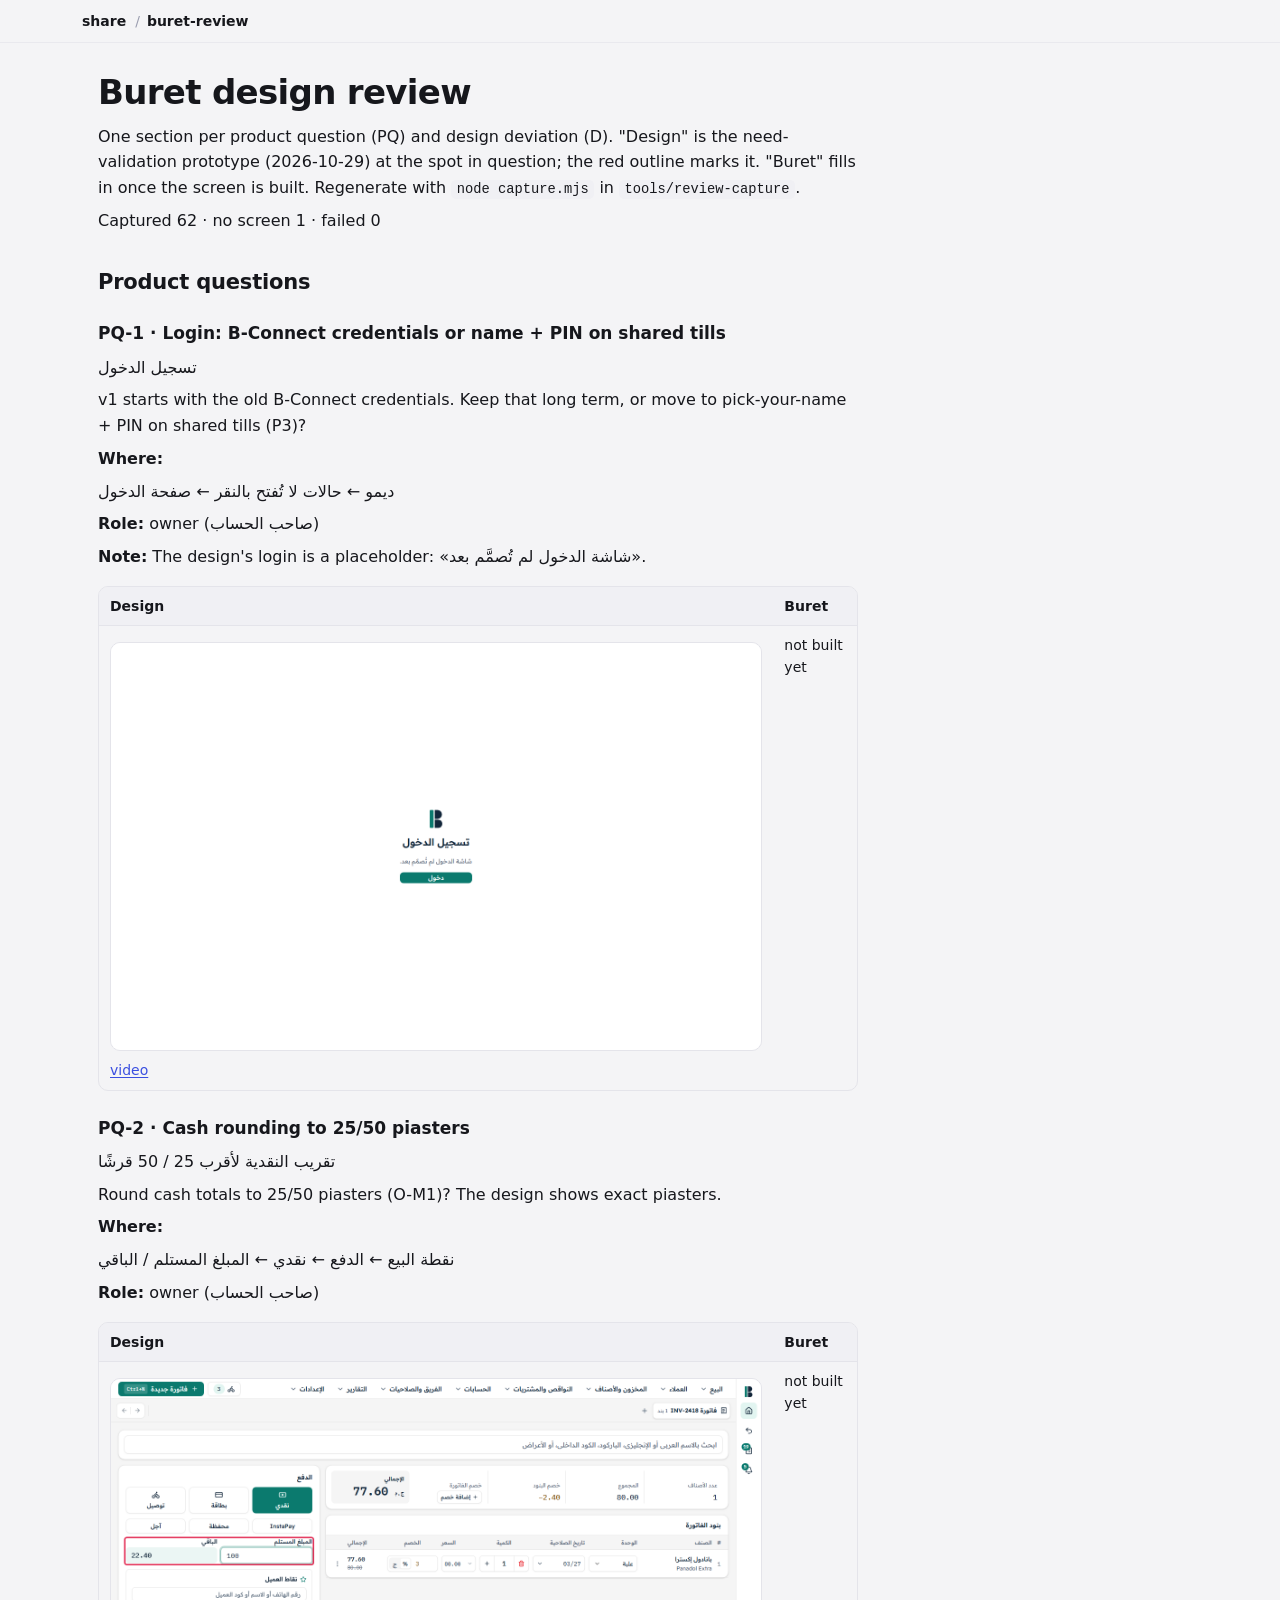
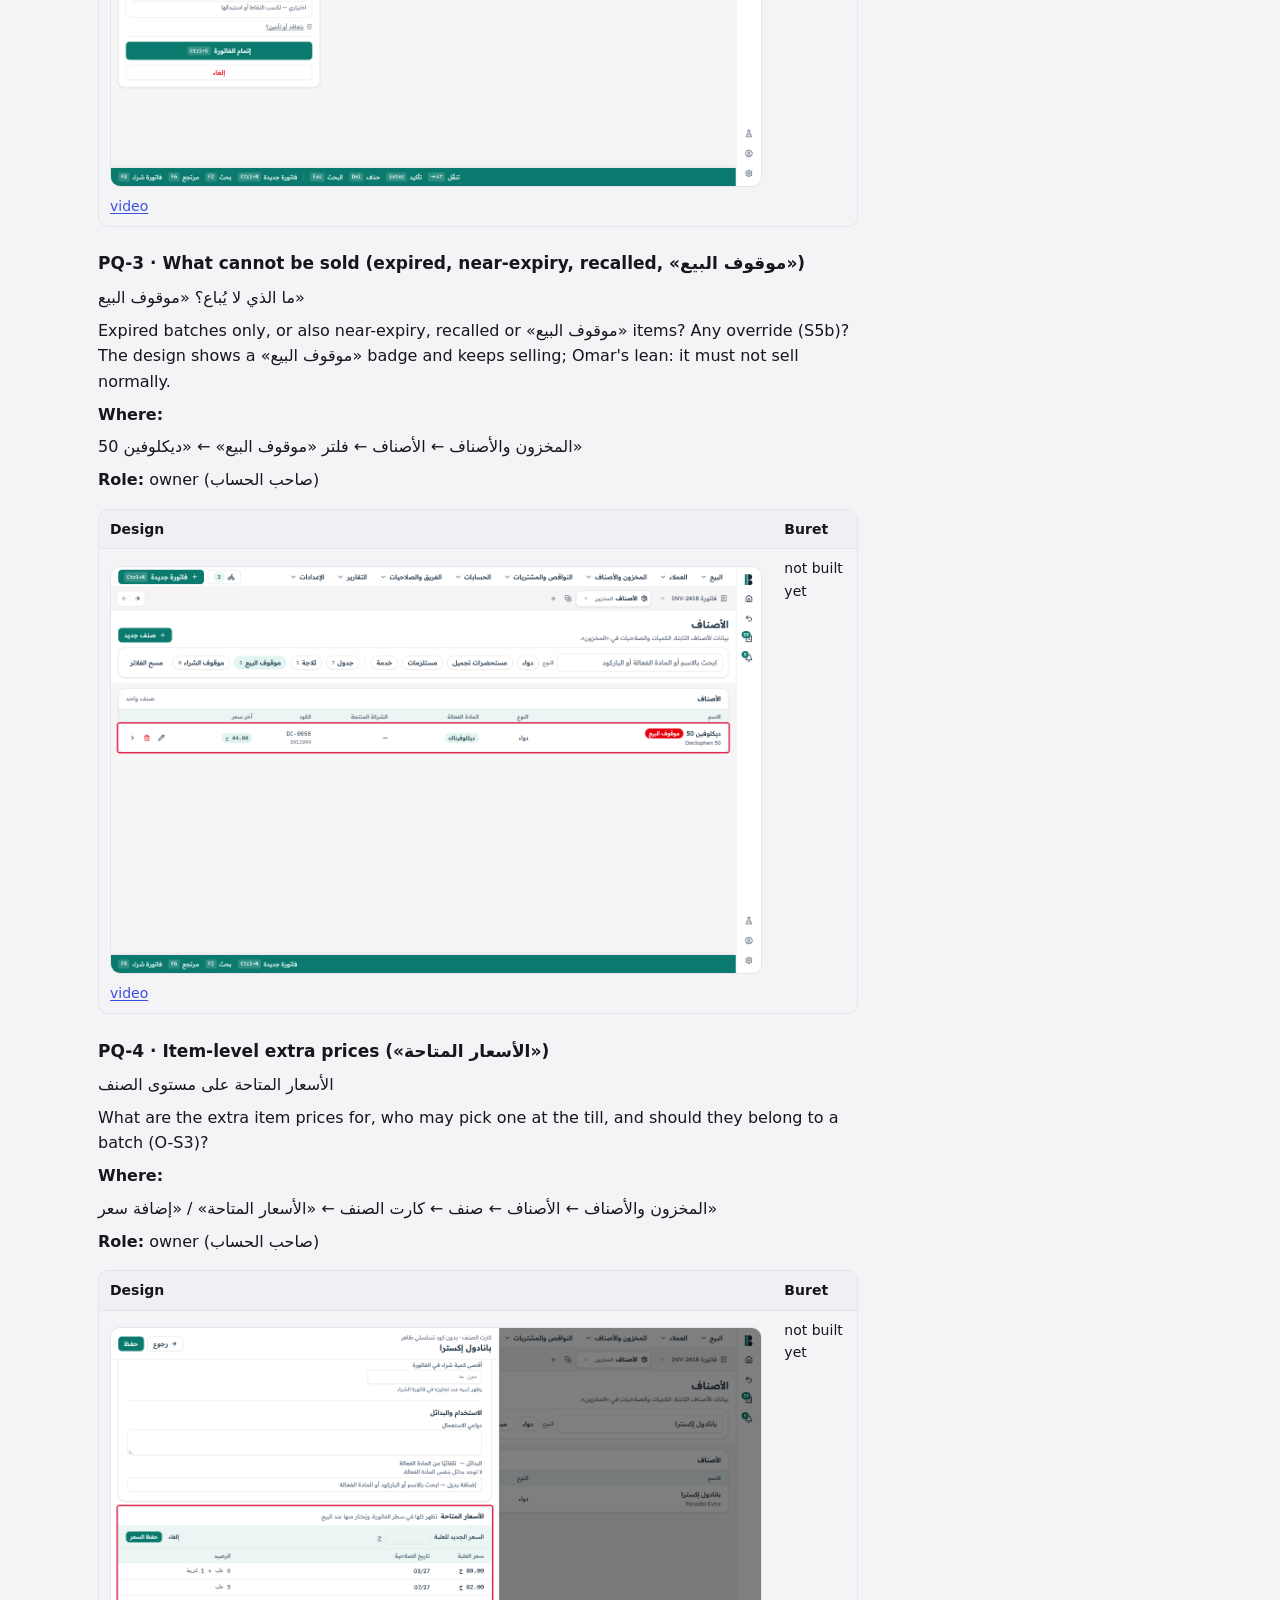
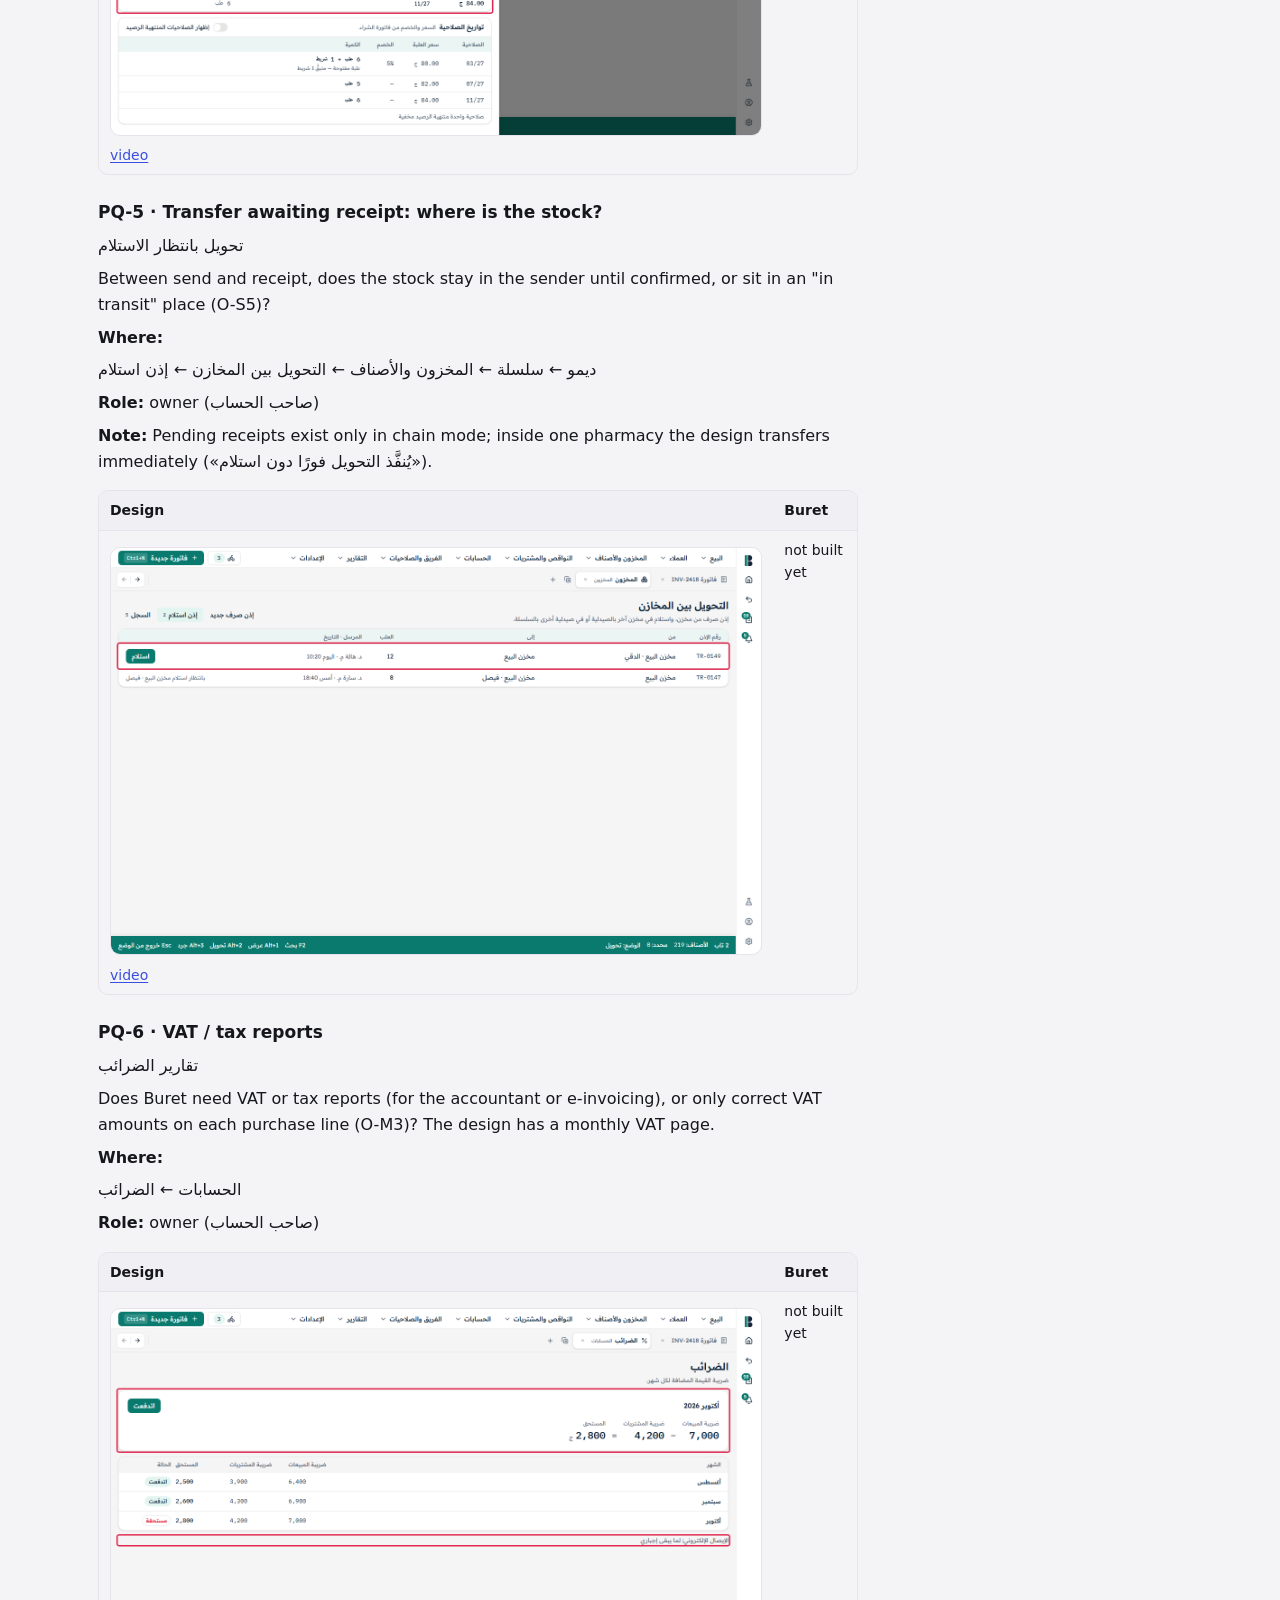
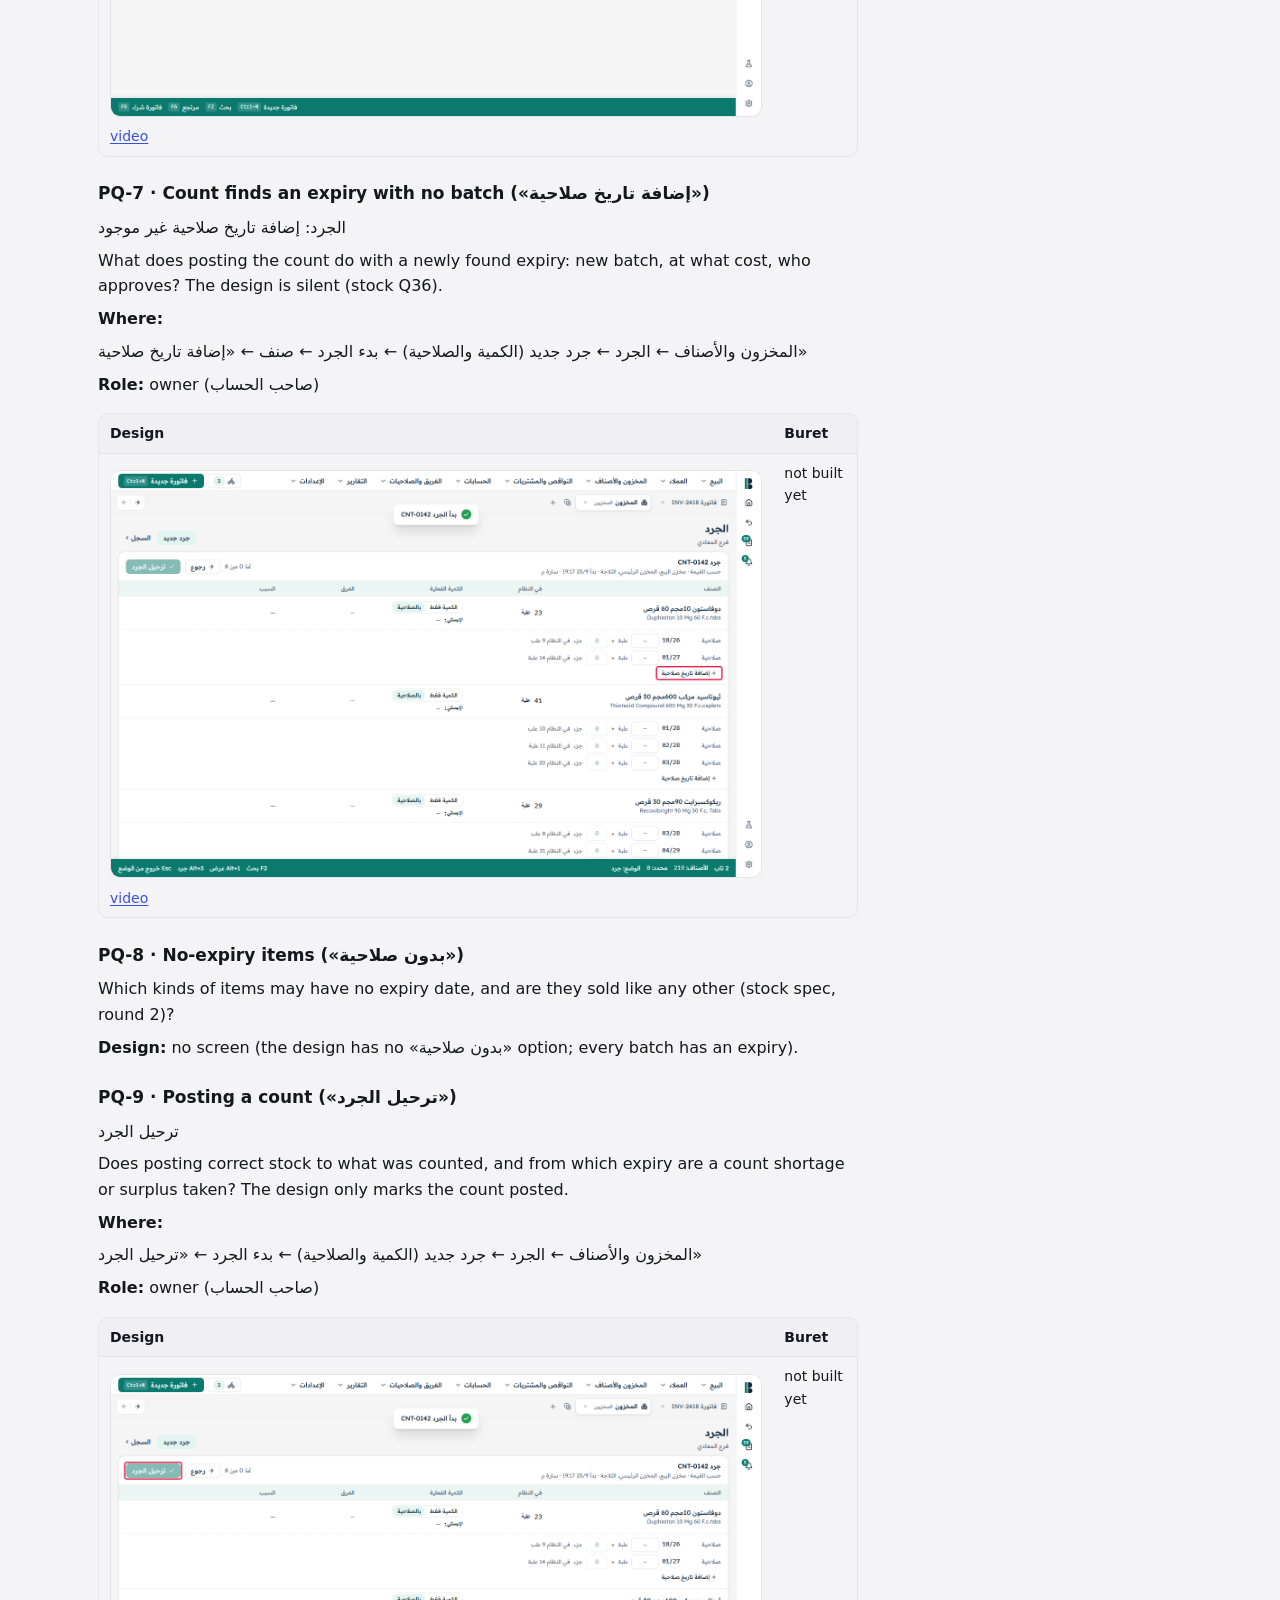
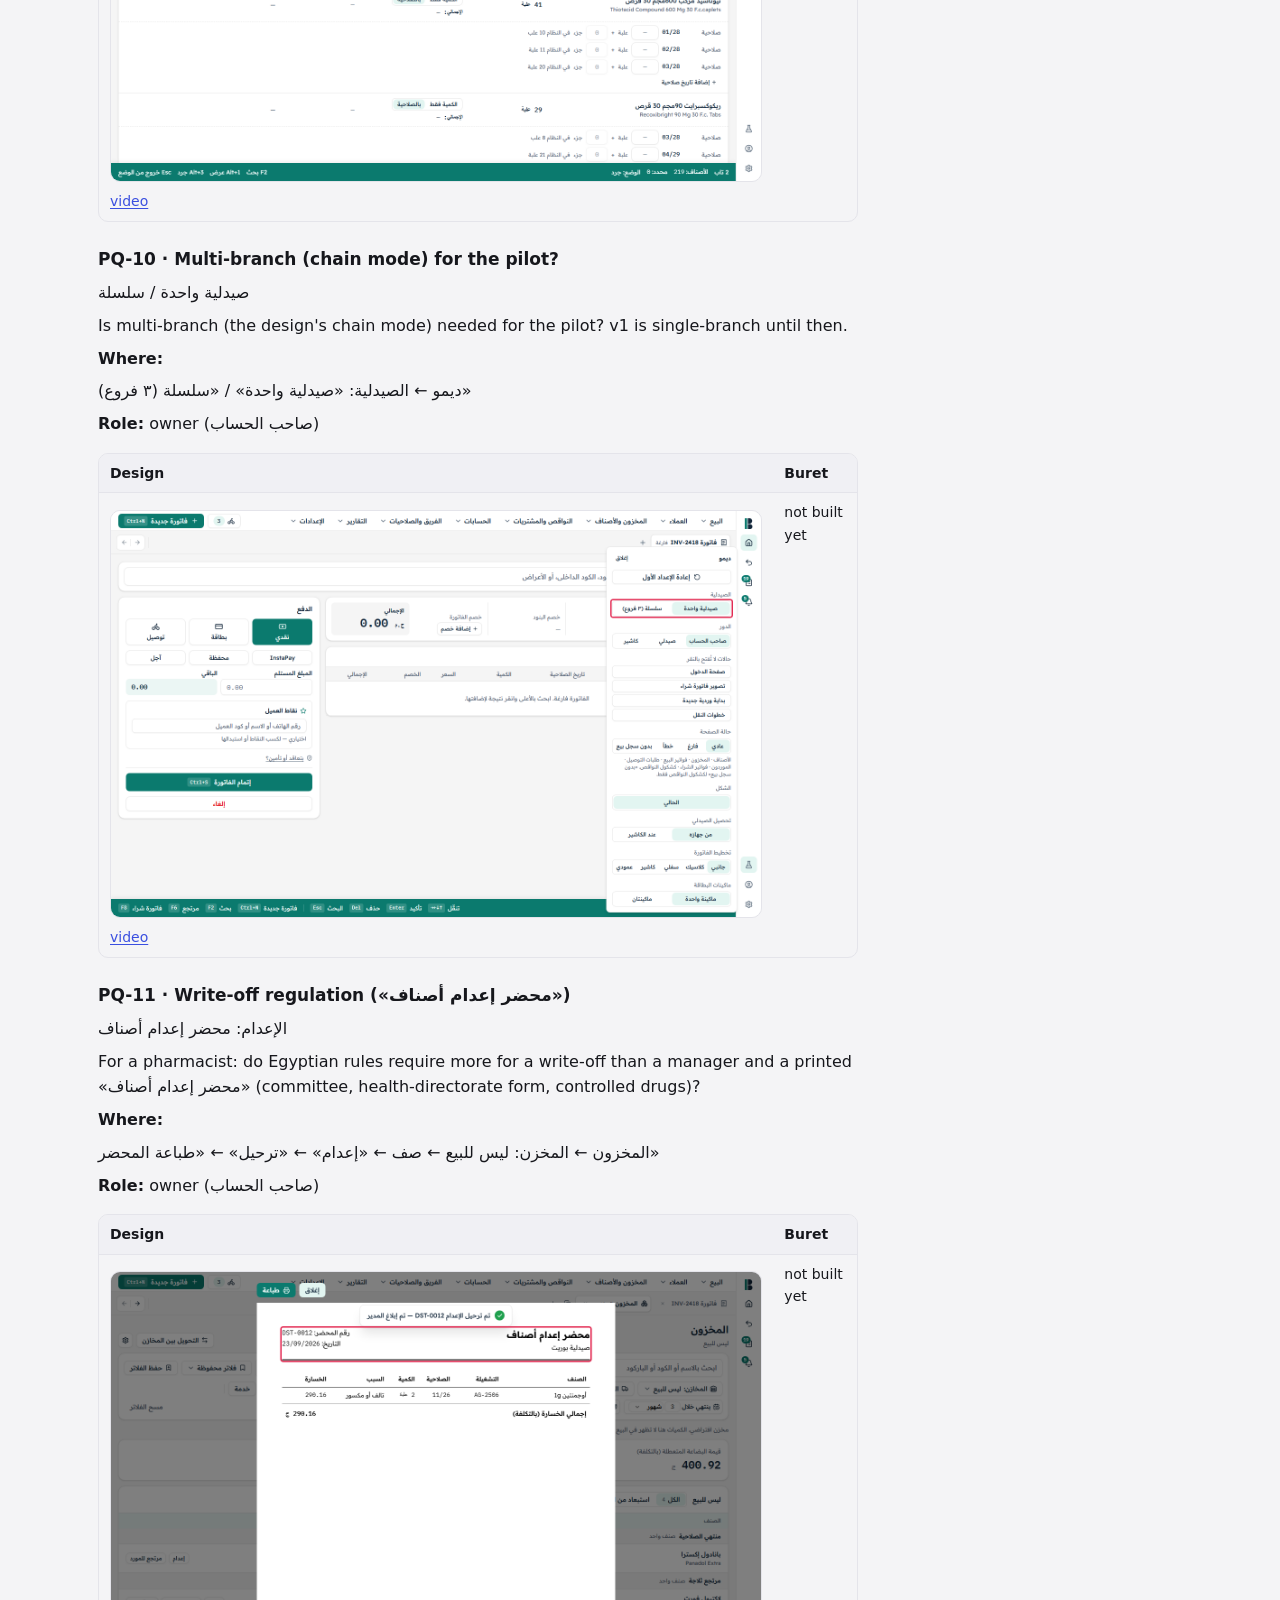
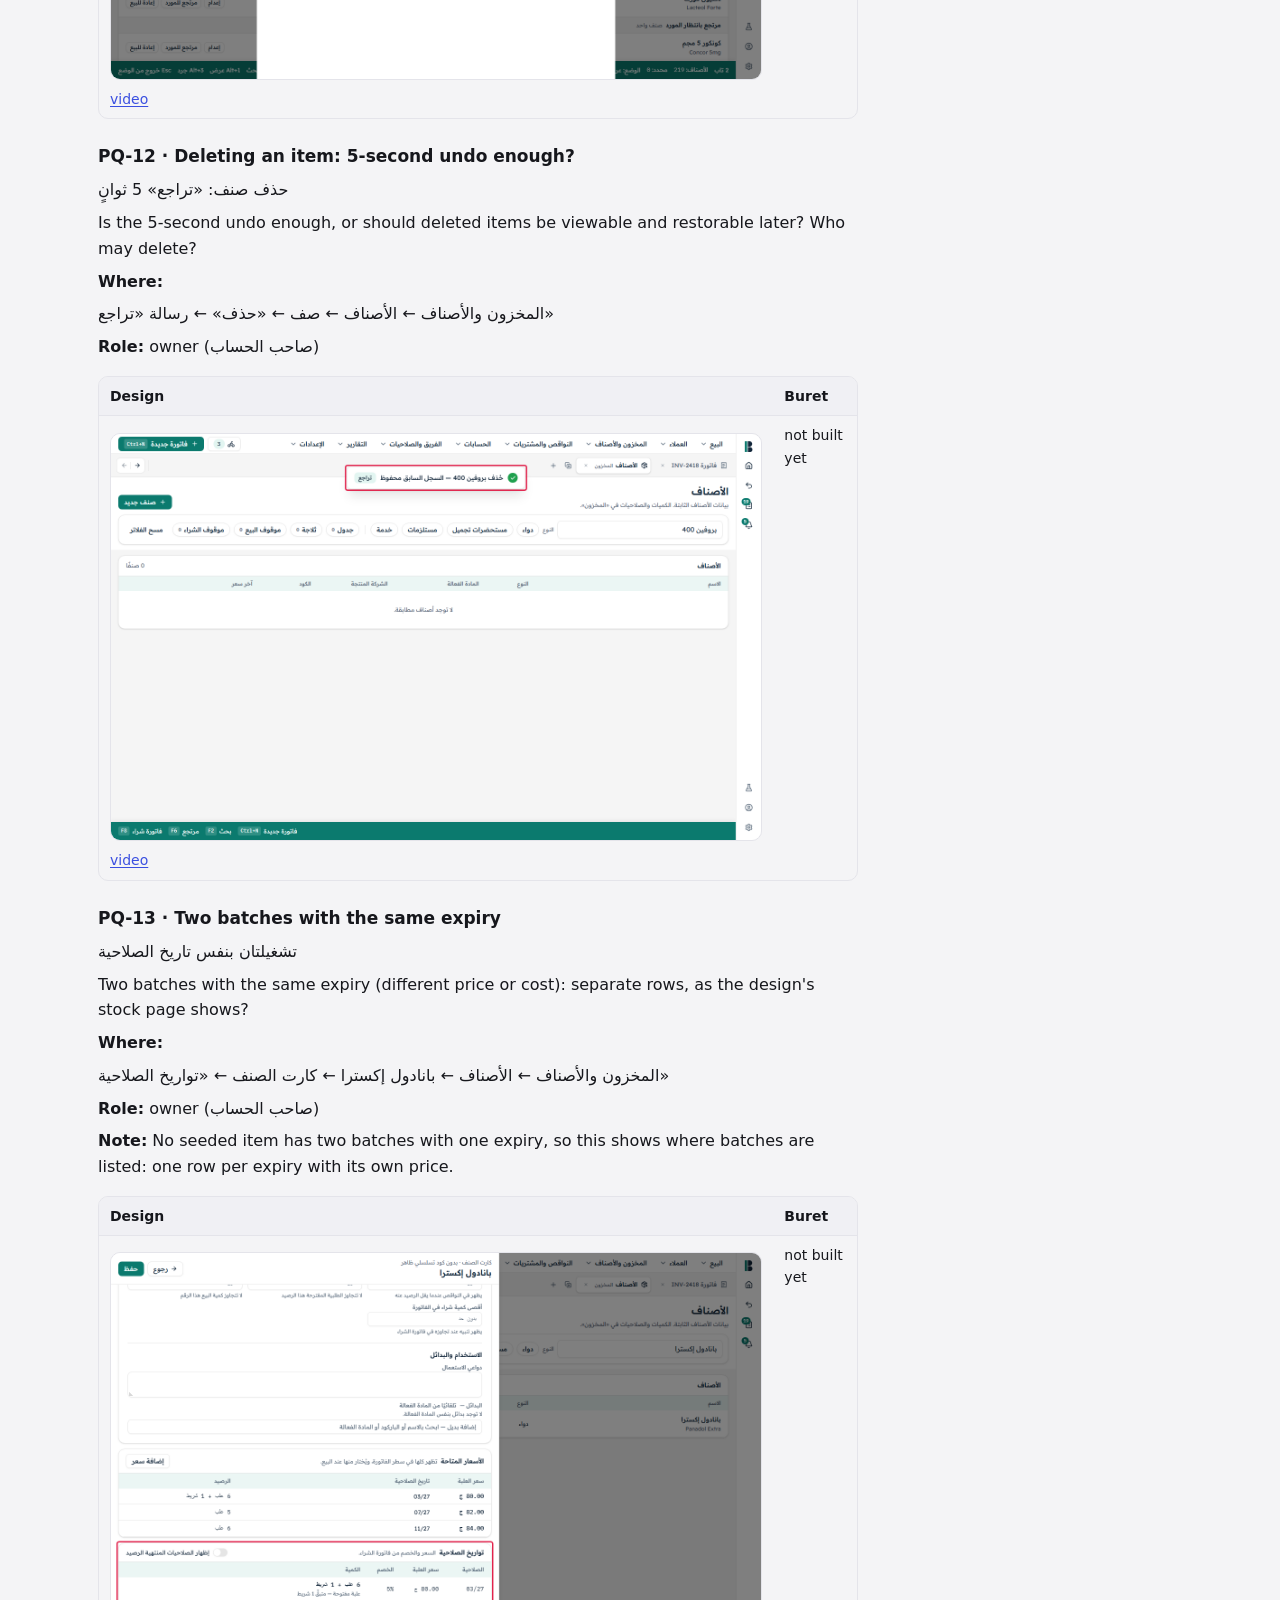
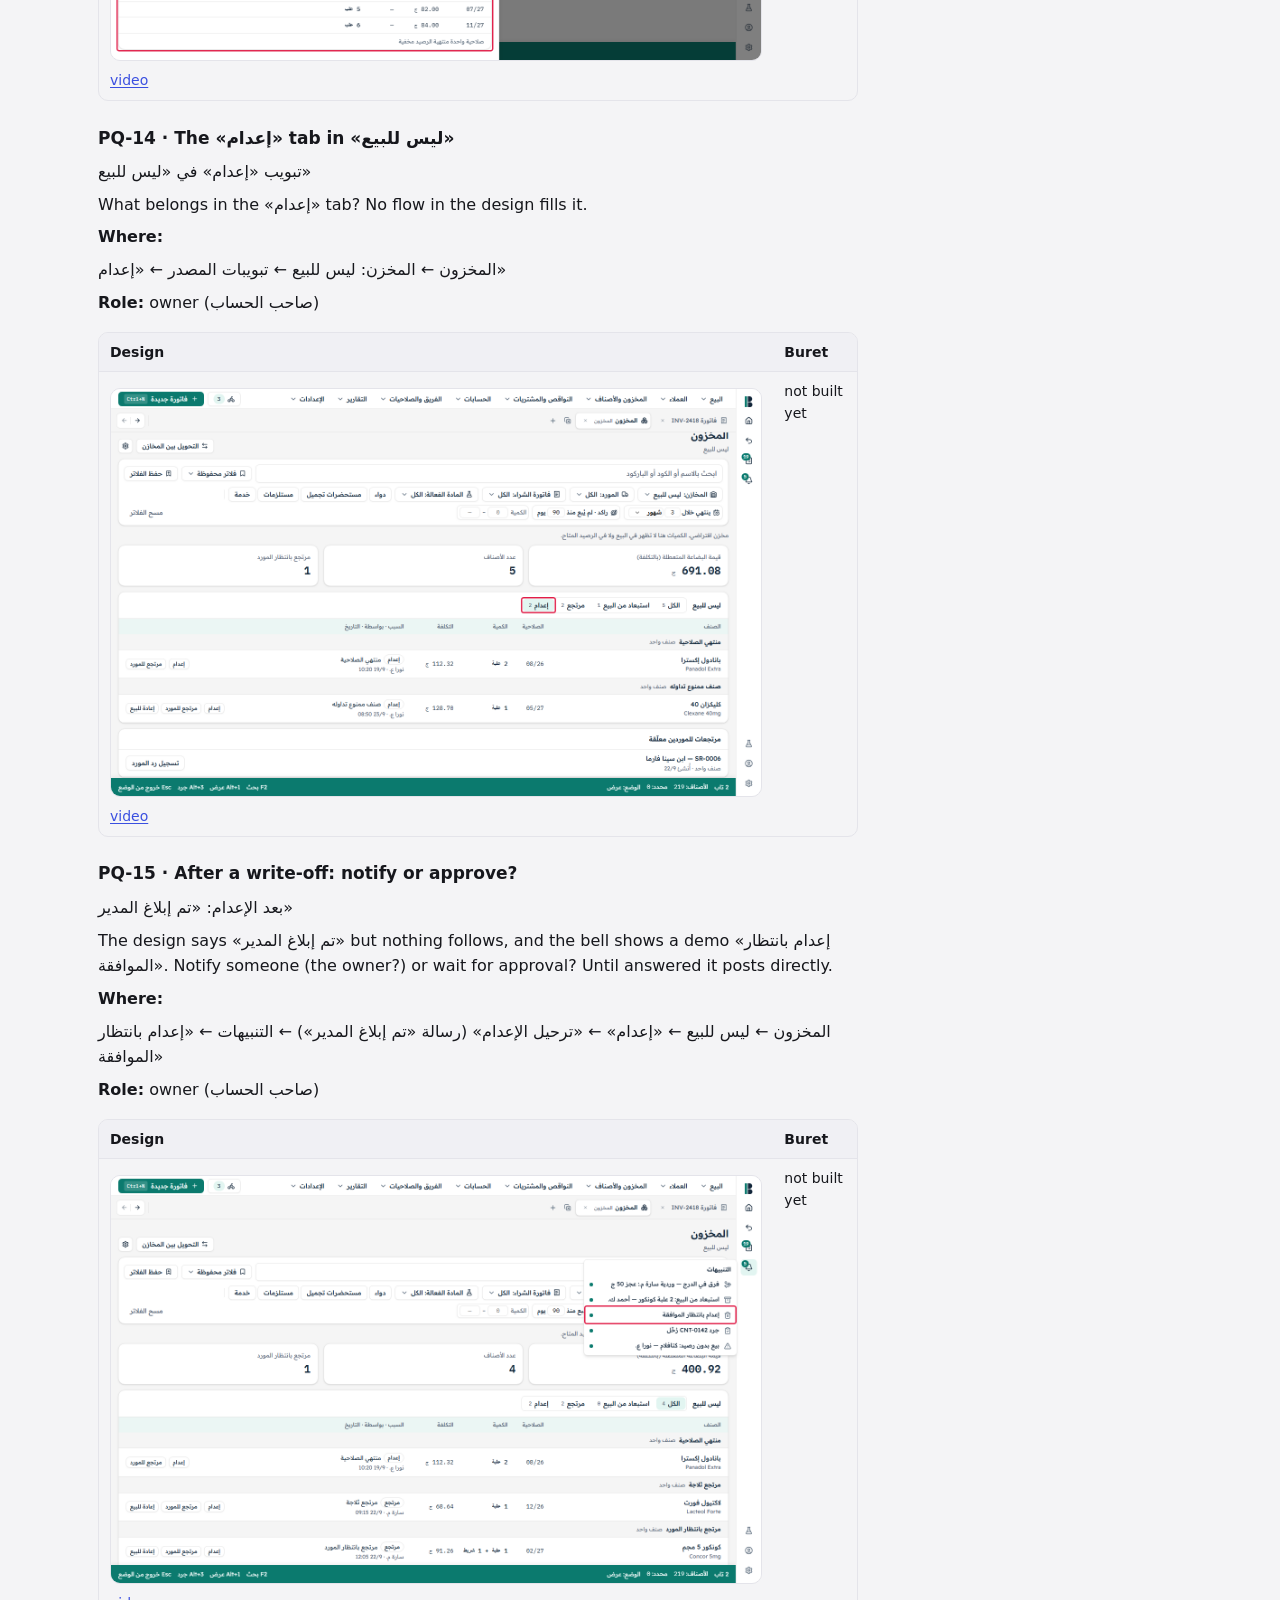
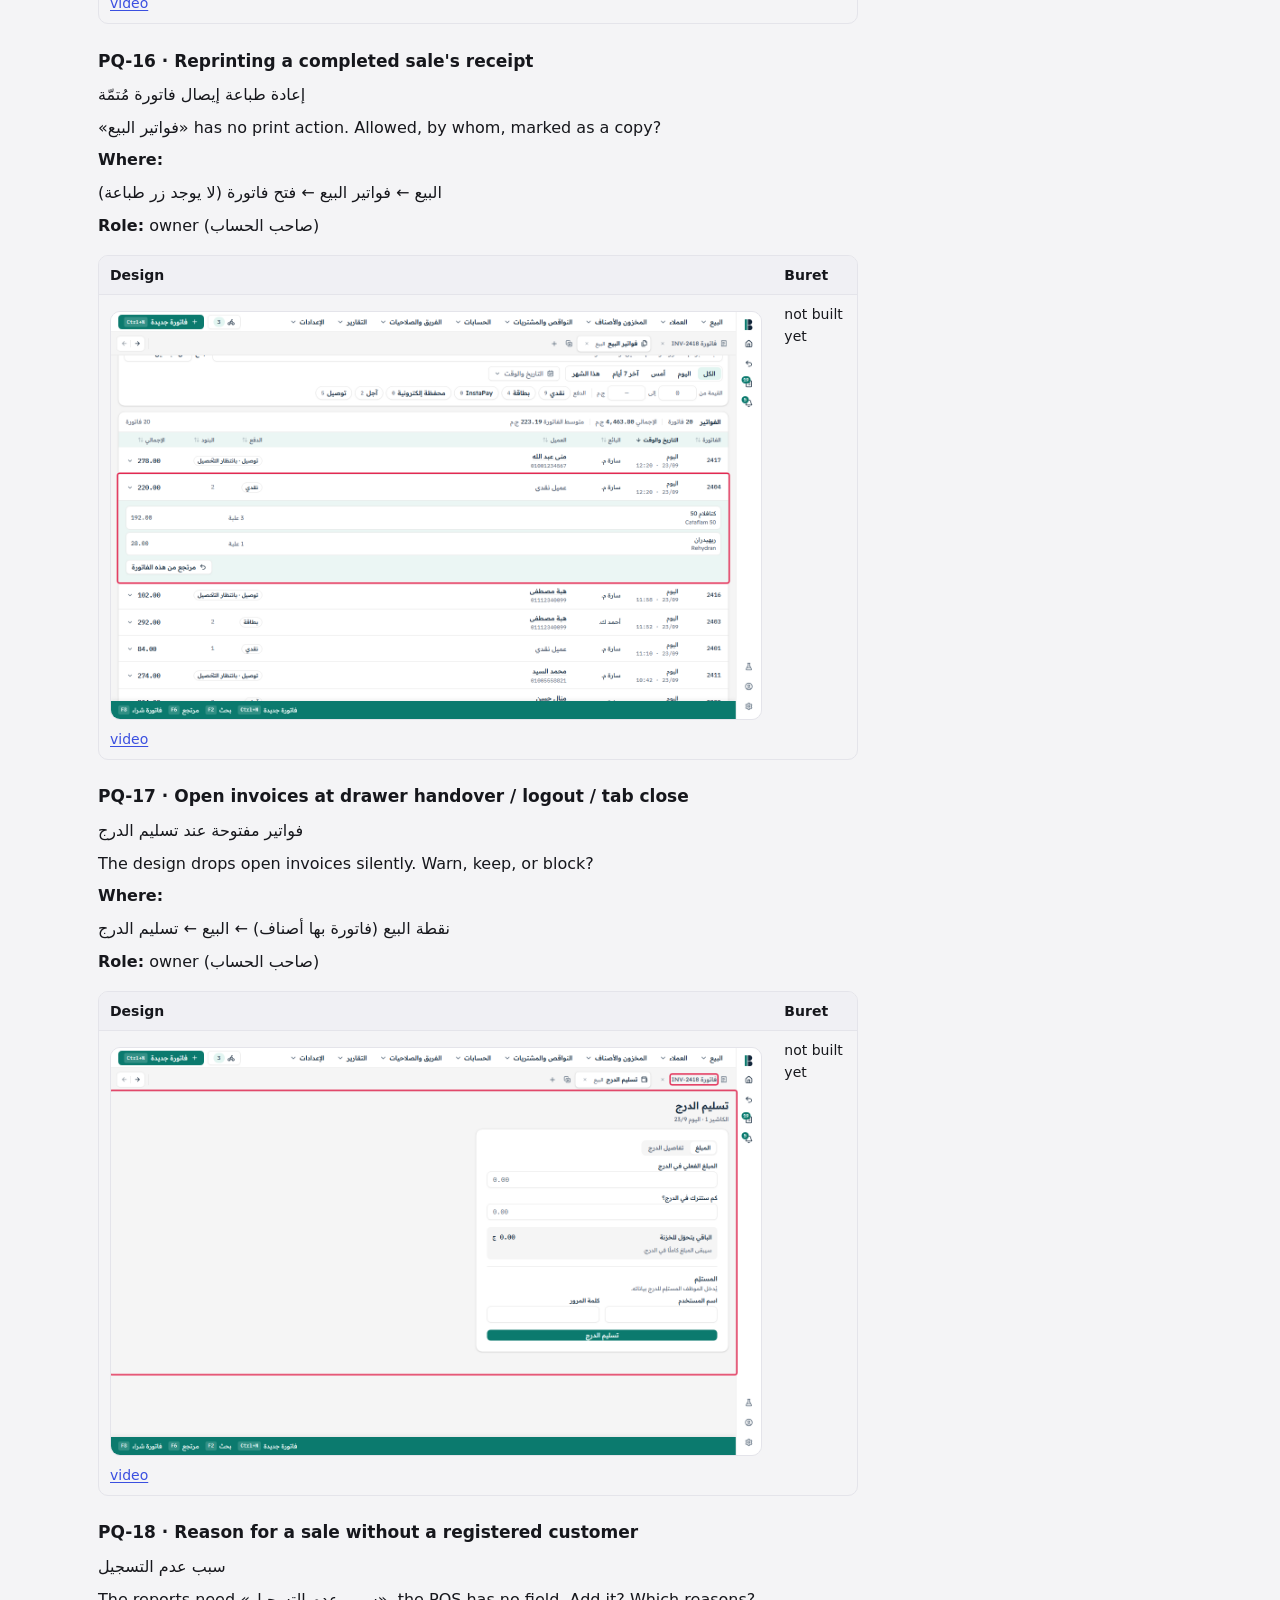
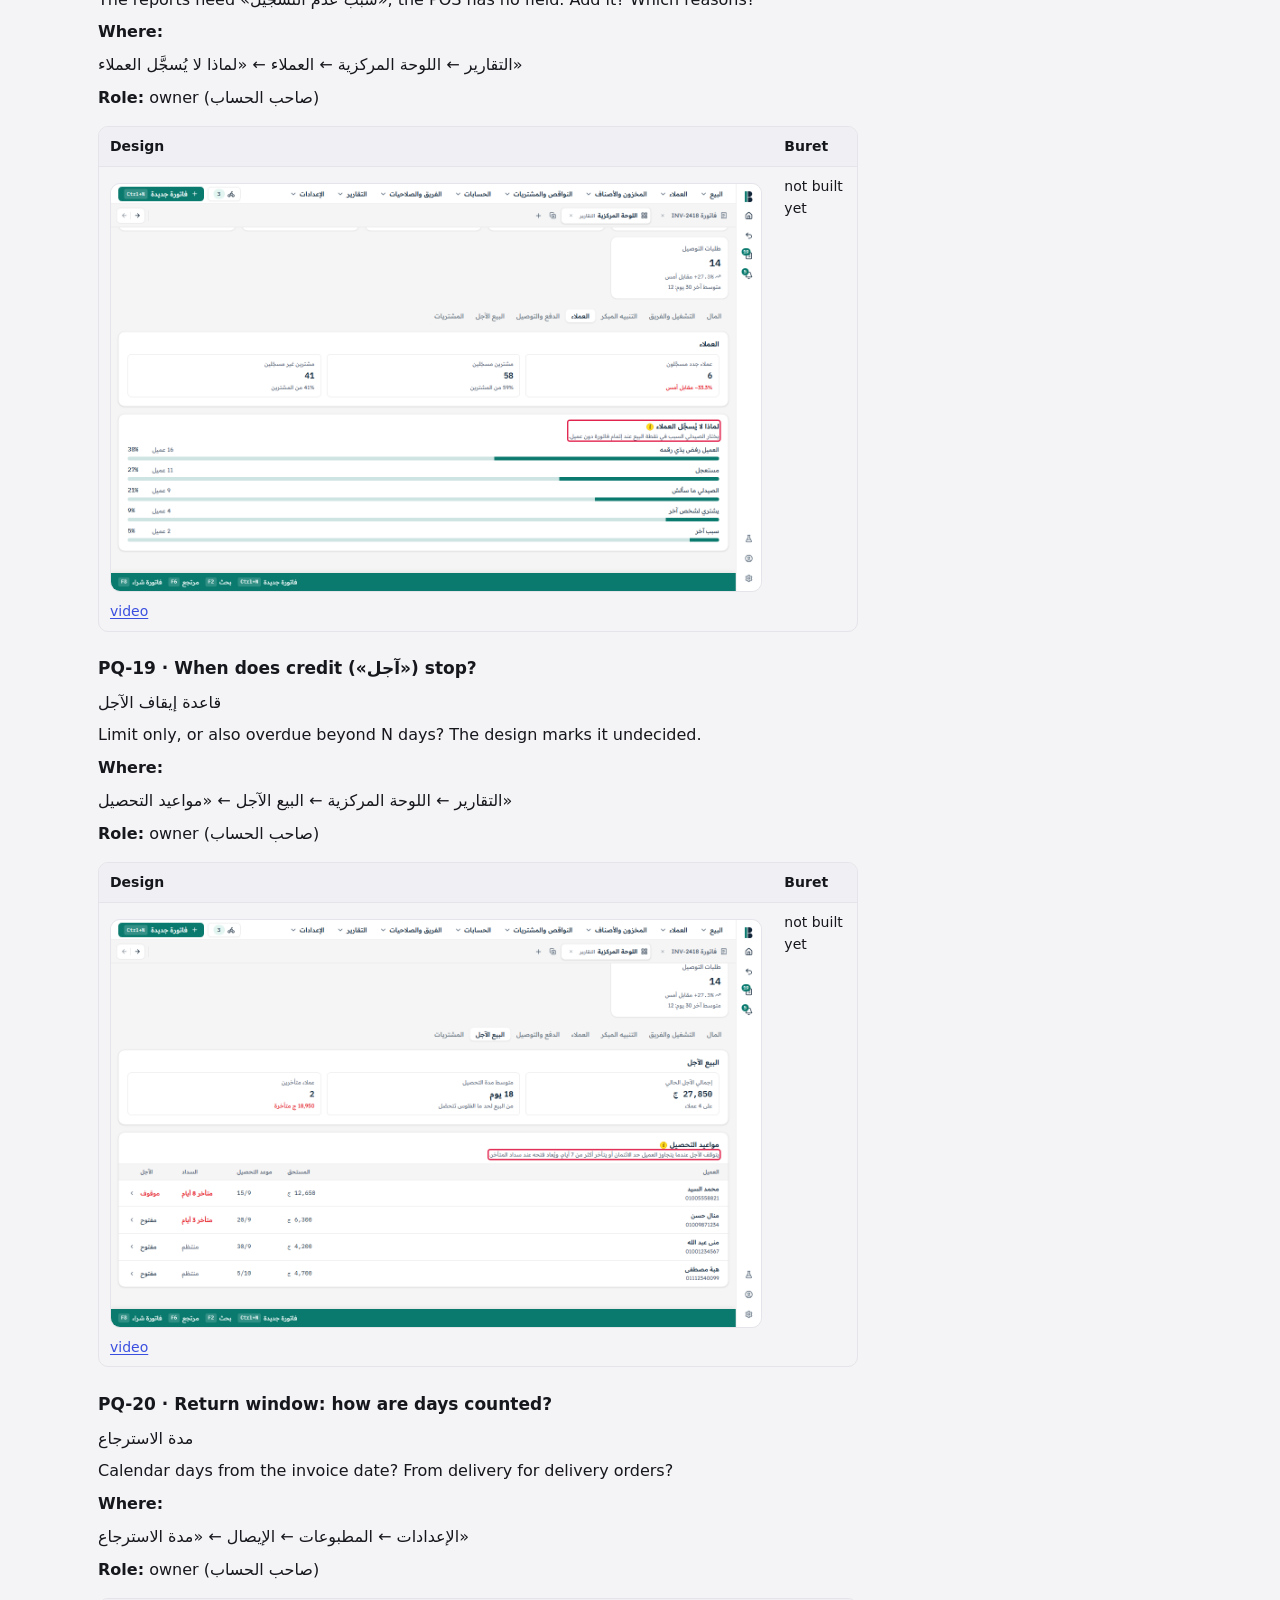
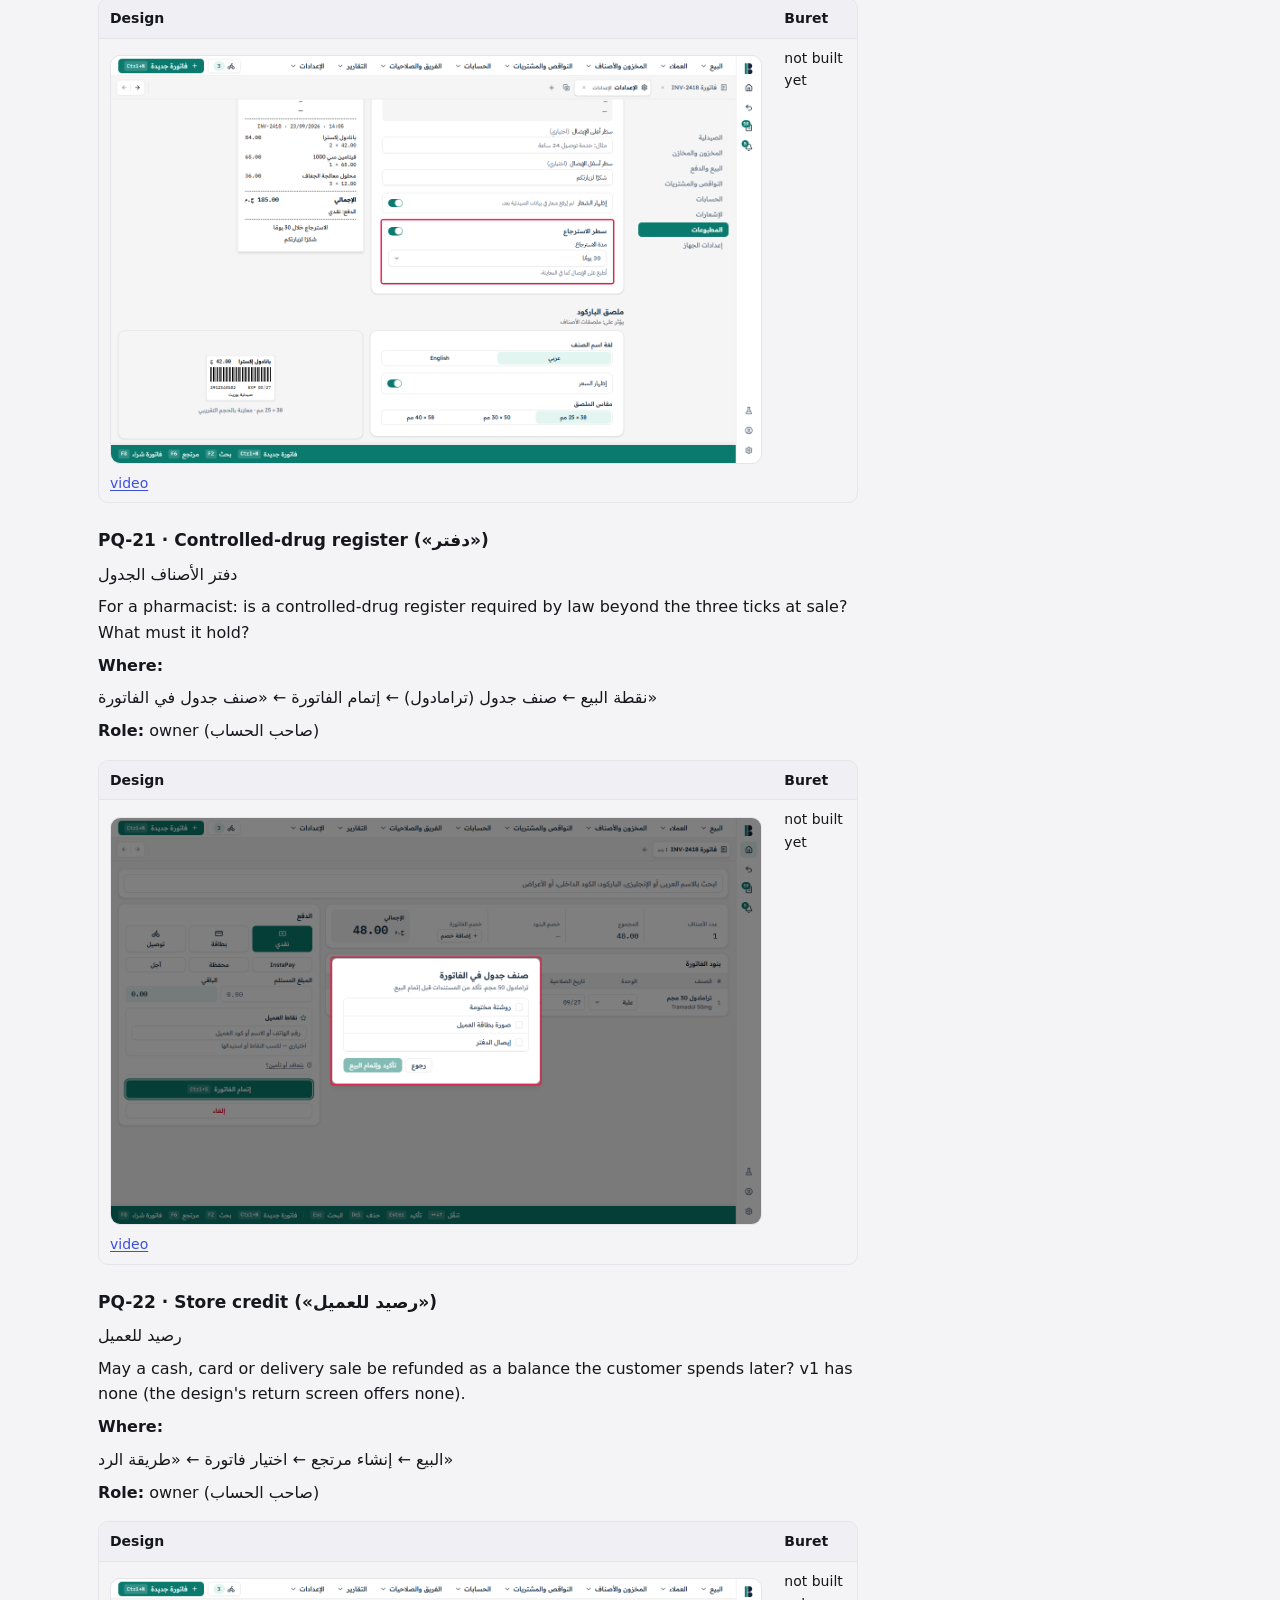
==== buret-review/index.html @ 53fd735b "Publish 3 topic(s), 2026-10-31 07:24: buret-review, share-demo, vps-setup-guide" ====
<!doctype html><html lang="en"><head><meta charset="utf-8">
<meta name="viewport" content="width=device-width,initial-scale=1,viewport-fit=cover">
<meta name="color-scheme" content="light dark"><meta name="theme-color" content="#f5f5f7" media="(prefers-color-scheme: light)">
<meta name="theme-color" content="#0e0f13" media="(prefers-color-scheme: dark)">
<link rel="icon" href="../_share/icon.svg?v=1793050235"><link rel="stylesheet" href="../_share/app.css?v=1793050235">
<title>Buret design review</title><script>document.documentElement.classList.add("js")</script></head><body class="folder">
<header class="bar"><nav class="crumbs"><a href="../" class="home">share</a><span class="sep">/</span><span aria-current="page">buret-review</span></nav></header>
<main><article class="prose readme"><h1>Buret design review</h1>
<p>One section per product question (PQ) and design deviation (D). "Design" is the need-validation prototype (2026-10-29) at the spot in question; the red outline marks it. "Buret" fills in once the screen is built. Regenerate with <code>node capture.mjs</code> in <code>tools/review-capture</code>.</p>
<p>Captured 62 · no screen 1 · failed 0</p>
<h2>Product questions</h2>
<h3>PQ-1 · Login: B-Connect credentials or name + PIN on shared tills</h3>
<p>تسجيل الدخول</p>
<p>v1 starts with the old B-Connect credentials. Keep that long term, or move to pick-your-name + PIN on shared tills (P3)?</p>
<p><strong>Where:</strong></p>
<p>ديمو ← حالات لا تُفتح بالنقر ← صفحة الدخول</p>
<p><strong>Role:</strong> owner (صاحب الحساب)</p>
<p><strong>Note:</strong> The design's login is a placeholder: «شاشة الدخول لم تُصمَّم بعد».</p>
<div class="tw"><table><thead><tr><th>Design</th><th>Buret</th></tr></thead><tbody><tr><td><a href="PQ-1.png"><img loading="lazy" decoding="async" alt="PQ-1 design" src="PQ-1.png"></a> <a href="PQ-1.webm">video</a></td><td>not built yet</td></tr></tbody></table></div>
<h3>PQ-2 · Cash rounding to 25/50 piasters</h3>
<p>تقريب النقدية لأقرب 25 / 50 قرشًا</p>
<p>Round cash totals to 25/50 piasters (O-M1)? The design shows exact piasters.</p>
<p><strong>Where:</strong></p>
<p>نقطة البيع ← الدفع ← نقدي ← المبلغ المستلم / الباقي</p>
<p><strong>Role:</strong> owner (صاحب الحساب)</p>
<div class="tw"><table><thead><tr><th>Design</th><th>Buret</th></tr></thead><tbody><tr><td><a href="PQ-2.png"><img loading="lazy" decoding="async" alt="PQ-2 design" src="PQ-2.png"></a> <a href="PQ-2.webm">video</a></td><td>not built yet</td></tr></tbody></table></div>
<h3>PQ-3 · What cannot be sold (expired, near-expiry, recalled, «موقوف البيع»)</h3>
<p>ما الذي لا يُباع؟ «موقوف البيع»</p>
<p>Expired batches only, or also near-expiry, recalled or «موقوف البيع» items? Any override (S5b)? The design shows a «موقوف البيع» badge and keeps selling; Omar's lean: it must not sell normally.</p>
<p><strong>Where:</strong></p>
<p>المخزون والأصناف ← الأصناف ← فلتر «موقوف البيع» ← «ديكلوفين 50»</p>
<p><strong>Role:</strong> owner (صاحب الحساب)</p>
<div class="tw"><table><thead><tr><th>Design</th><th>Buret</th></tr></thead><tbody><tr><td><a href="PQ-3.png"><img loading="lazy" decoding="async" alt="PQ-3 design" src="PQ-3.png"></a> <a href="PQ-3.webm">video</a></td><td>not built yet</td></tr></tbody></table></div>
<h3>PQ-4 · Item-level extra prices («الأسعار المتاحة»)</h3>
<p>الأسعار المتاحة على مستوى الصنف</p>
<p>What are the extra item prices for, who may pick one at the till, and should they belong to a batch (O-S3)?</p>
<p><strong>Where:</strong></p>
<p>المخزون والأصناف ← الأصناف ← صنف ← كارت الصنف ← «الأسعار المتاحة» / «إضافة سعر»</p>
<p><strong>Role:</strong> owner (صاحب الحساب)</p>
<div class="tw"><table><thead><tr><th>Design</th><th>Buret</th></tr></thead><tbody><tr><td><a href="PQ-4.png"><img loading="lazy" decoding="async" alt="PQ-4 design" src="PQ-4.png"></a> <a href="PQ-4.webm">video</a></td><td>not built yet</td></tr></tbody></table></div>
<h3>PQ-5 · Transfer awaiting receipt: where is the stock?</h3>
<p>تحويل بانتظار الاستلام</p>
<p>Between send and receipt, does the stock stay in the sender until confirmed, or sit in an "in transit" place (O-S5)?</p>
<p><strong>Where:</strong></p>
<p>ديمو ← سلسلة ← المخزون والأصناف ← التحويل بين المخازن ← إذن استلام</p>
<p><strong>Role:</strong> owner (صاحب الحساب)</p>
<p><strong>Note:</strong> Pending receipts exist only in chain mode; inside one pharmacy the design transfers immediately («يُنفَّذ التحويل فورًا دون استلام»).</p>
<div class="tw"><table><thead><tr><th>Design</th><th>Buret</th></tr></thead><tbody><tr><td><a href="PQ-5.png"><img loading="lazy" decoding="async" alt="PQ-5 design" src="PQ-5.png"></a> <a href="PQ-5.webm">video</a></td><td>not built yet</td></tr></tbody></table></div>
<h3>PQ-6 · VAT / tax reports</h3>
<p>تقارير الضرائب</p>
<p>Does Buret need VAT or tax reports (for the accountant or e-invoicing), or only correct VAT amounts on each purchase line (O-M3)? The design has a monthly VAT page.</p>
<p><strong>Where:</strong></p>
<p>الحسابات ← الضرائب</p>
<p><strong>Role:</strong> owner (صاحب الحساب)</p>
<div class="tw"><table><thead><tr><th>Design</th><th>Buret</th></tr></thead><tbody><tr><td><a href="PQ-6.png"><img loading="lazy" decoding="async" alt="PQ-6 design" src="PQ-6.png"></a> <a href="PQ-6.webm">video</a></td><td>not built yet</td></tr></tbody></table></div>
<h3>PQ-7 · Count finds an expiry with no batch («إضافة تاريخ صلاحية»)</h3>
<p>الجرد: إضافة تاريخ صلاحية غير موجود</p>
<p>What does posting the count do with a newly found expiry: new batch, at what cost, who approves? The design is silent (stock Q36).</p>
<p><strong>Where:</strong></p>
<p>المخزون والأصناف ← الجرد ← جرد جديد (الكمية والصلاحية) ← بدء الجرد ← صنف ← «إضافة تاريخ صلاحية»</p>
<p><strong>Role:</strong> owner (صاحب الحساب)</p>
<div class="tw"><table><thead><tr><th>Design</th><th>Buret</th></tr></thead><tbody><tr><td><a href="PQ-7.png"><img loading="lazy" decoding="async" alt="PQ-7 design" src="PQ-7.png"></a> <a href="PQ-7.webm">video</a></td><td>not built yet</td></tr></tbody></table></div>
<h3>PQ-8 · No-expiry items («بدون صلاحية»)</h3>
<p>Which kinds of items may have no expiry date, and are they sold like any other (stock spec, round 2)?</p>
<p><strong>Design:</strong> no screen (the design has no «بدون صلاحية» option; every batch has an expiry).</p>
<h3>PQ-9 · Posting a count («ترحيل الجرد»)</h3>
<p>ترحيل الجرد</p>
<p>Does posting correct stock to what was counted, and from which expiry are a count shortage or surplus taken? The design only marks the count posted.</p>
<p><strong>Where:</strong></p>
<p>المخزون والأصناف ← الجرد ← جرد جديد (الكمية والصلاحية) ← بدء الجرد ← «ترحيل الجرد»</p>
<p><strong>Role:</strong> owner (صاحب الحساب)</p>
<div class="tw"><table><thead><tr><th>Design</th><th>Buret</th></tr></thead><tbody><tr><td><a href="PQ-9.png"><img loading="lazy" decoding="async" alt="PQ-9 design" src="PQ-9.png"></a> <a href="PQ-9.webm">video</a></td><td>not built yet</td></tr></tbody></table></div>
<h3>PQ-10 · Multi-branch (chain mode) for the pilot?</h3>
<p>صيدلية واحدة / سلسلة</p>
<p>Is multi-branch (the design's chain mode) needed for the pilot? v1 is single-branch until then.</p>
<p><strong>Where:</strong></p>
<p>ديمو ← الصيدلية: «صيدلية واحدة» / «سلسلة (٣ فروع)»</p>
<p><strong>Role:</strong> owner (صاحب الحساب)</p>
<div class="tw"><table><thead><tr><th>Design</th><th>Buret</th></tr></thead><tbody><tr><td><a href="PQ-10.png"><img loading="lazy" decoding="async" alt="PQ-10 design" src="PQ-10.png"></a> <a href="PQ-10.webm">video</a></td><td>not built yet</td></tr></tbody></table></div>
<h3>PQ-11 · Write-off regulation («محضر إعدام أصناف»)</h3>
<p>الإعدام: محضر إعدام أصناف</p>
<p>For a pharmacist: do Egyptian rules require more for a write-off than a manager and a printed «محضر إعدام أصناف» (committee, health-directorate form, controlled drugs)?</p>
<p><strong>Where:</strong></p>
<p>المخزون ← المخزن: ليس للبيع ← صف ← «إعدام» ← «ترحيل» ← «طباعة المحضر»</p>
<p><strong>Role:</strong> owner (صاحب الحساب)</p>
<div class="tw"><table><thead><tr><th>Design</th><th>Buret</th></tr></thead><tbody><tr><td><a href="PQ-11.png"><img loading="lazy" decoding="async" alt="PQ-11 design" src="PQ-11.png"></a> <a href="PQ-11.webm">video</a></td><td>not built yet</td></tr></tbody></table></div>
<h3>PQ-12 · Deleting an item: 5-second undo enough?</h3>
<p>حذف صنف: «تراجع» 5 ثوانٍ</p>
<p>Is the 5-second undo enough, or should deleted items be viewable and restorable later? Who may delete?</p>
<p><strong>Where:</strong></p>
<p>المخزون والأصناف ← الأصناف ← صف ← «حذف» ← رسالة «تراجع»</p>
<p><strong>Role:</strong> owner (صاحب الحساب)</p>
<div class="tw"><table><thead><tr><th>Design</th><th>Buret</th></tr></thead><tbody><tr><td><a href="PQ-12.png"><img loading="lazy" decoding="async" alt="PQ-12 design" src="PQ-12.png"></a> <a href="PQ-12.webm">video</a></td><td>not built yet</td></tr></tbody></table></div>
<h3>PQ-13 · Two batches with the same expiry</h3>
<p>تشغيلتان بنفس تاريخ الصلاحية</p>
<p>Two batches with the same expiry (different price or cost): separate rows, as the design's stock page shows?</p>
<p><strong>Where:</strong></p>
<p>المخزون والأصناف ← الأصناف ← بانادول إكسترا ← كارت الصنف ← «تواريخ الصلاحية»</p>
<p><strong>Role:</strong> owner (صاحب الحساب)</p>
<p><strong>Note:</strong> No seeded item has two batches with one expiry, so this shows where batches are listed: one row per expiry with its own price.</p>
<div class="tw"><table><thead><tr><th>Design</th><th>Buret</th></tr></thead><tbody><tr><td><a href="PQ-13.png"><img loading="lazy" decoding="async" alt="PQ-13 design" src="PQ-13.png"></a> <a href="PQ-13.webm">video</a></td><td>not built yet</td></tr></tbody></table></div>
<h3>PQ-14 · The «إعدام» tab in «ليس للبيع»</h3>
<p>تبويب «إعدام» في «ليس للبيع»</p>
<p>What belongs in the «إعدام» tab? No flow in the design fills it.</p>
<p><strong>Where:</strong></p>
<p>المخزون ← المخزن: ليس للبيع ← تبويبات المصدر ← «إعدام»</p>
<p><strong>Role:</strong> owner (صاحب الحساب)</p>
<div class="tw"><table><thead><tr><th>Design</th><th>Buret</th></tr></thead><tbody><tr><td><a href="PQ-14.png"><img loading="lazy" decoding="async" alt="PQ-14 design" src="PQ-14.png"></a> <a href="PQ-14.webm">video</a></td><td>not built yet</td></tr></tbody></table></div>
<h3>PQ-15 · After a write-off: notify or approve?</h3>
<p>بعد الإعدام: «تم إبلاغ المدير»</p>
<p>The design says «تم إبلاغ المدير» but nothing follows, and the bell shows a demo «إعدام بانتظار الموافقة». Notify someone (the owner?) or wait for approval? Until answered it posts directly.</p>
<p><strong>Where:</strong></p>
<p>المخزون ← ليس للبيع ← «إعدام» ← «ترحيل الإعدام» (رسالة «تم إبلاغ المدير») ← التنبيهات ← «إعدام بانتظار الموافقة»</p>
<p><strong>Role:</strong> owner (صاحب الحساب)</p>
<div class="tw"><table><thead><tr><th>Design</th><th>Buret</th></tr></thead><tbody><tr><td><a href="PQ-15.png"><img loading="lazy" decoding="async" alt="PQ-15 design" src="PQ-15.png"></a> <a href="PQ-15.webm">video</a></td><td>not built yet</td></tr></tbody></table></div>
<h3>PQ-16 · Reprinting a completed sale's receipt</h3>
<p>إعادة طباعة إيصال فاتورة مُتمّة</p>
<p>«فواتير البيع» has no print action. Allowed, by whom, marked as a copy?</p>
<p><strong>Where:</strong></p>
<p>البيع ← فواتير البيع ← فتح فاتورة (لا يوجد زر طباعة)</p>
<p><strong>Role:</strong> owner (صاحب الحساب)</p>
<div class="tw"><table><thead><tr><th>Design</th><th>Buret</th></tr></thead><tbody><tr><td><a href="PQ-16.png"><img loading="lazy" decoding="async" alt="PQ-16 design" src="PQ-16.png"></a> <a href="PQ-16.webm">video</a></td><td>not built yet</td></tr></tbody></table></div>
<h3>PQ-17 · Open invoices at drawer handover / logout / tab close</h3>
<p>فواتير مفتوحة عند تسليم الدرج</p>
<p>The design drops open invoices silently. Warn, keep, or block?</p>
<p><strong>Where:</strong></p>
<p>نقطة البيع (فاتورة بها أصناف) ← البيع ← تسليم الدرج</p>
<p><strong>Role:</strong> owner (صاحب الحساب)</p>
<div class="tw"><table><thead><tr><th>Design</th><th>Buret</th></tr></thead><tbody><tr><td><a href="PQ-17.png"><img loading="lazy" decoding="async" alt="PQ-17 design" src="PQ-17.png"></a> <a href="PQ-17.webm">video</a></td><td>not built yet</td></tr></tbody></table></div>
<h3>PQ-18 · Reason for a sale without a registered customer</h3>
<p>سبب عدم التسجيل</p>
<p>The reports need «سبب عدم التسجيل», the POS has no field. Add it? Which reasons?</p>
<p><strong>Where:</strong></p>
<p>التقارير ← اللوحة المركزية ← العملاء ← «لماذا لا يُسجَّل العملاء»</p>
<p><strong>Role:</strong> owner (صاحب الحساب)</p>
<div class="tw"><table><thead><tr><th>Design</th><th>Buret</th></tr></thead><tbody><tr><td><a href="PQ-18.png"><img loading="lazy" decoding="async" alt="PQ-18 design" src="PQ-18.png"></a> <a href="PQ-18.webm">video</a></td><td>not built yet</td></tr></tbody></table></div>
<h3>PQ-19 · When does credit («آجل») stop?</h3>
<p>قاعدة إيقاف الآجل</p>
<p>Limit only, or also overdue beyond N days? The design marks it undecided.</p>
<p><strong>Where:</strong></p>
<p>التقارير ← اللوحة المركزية ← البيع الآجل ← «مواعيد التحصيل»</p>
<p><strong>Role:</strong> owner (صاحب الحساب)</p>
<div class="tw"><table><thead><tr><th>Design</th><th>Buret</th></tr></thead><tbody><tr><td><a href="PQ-19.png"><img loading="lazy" decoding="async" alt="PQ-19 design" src="PQ-19.png"></a> <a href="PQ-19.webm">video</a></td><td>not built yet</td></tr></tbody></table></div>
<h3>PQ-20 · Return window: how are days counted?</h3>
<p>مدة الاسترجاع</p>
<p>Calendar days from the invoice date? From delivery for delivery orders?</p>
<p><strong>Where:</strong></p>
<p>الإعدادات ← المطبوعات ← الإيصال ← «مدة الاسترجاع»</p>
<p><strong>Role:</strong> owner (صاحب الحساب)</p>
<div class="tw"><table><thead><tr><th>Design</th><th>Buret</th></tr></thead><tbody><tr><td><a href="PQ-20.png"><img loading="lazy" decoding="async" alt="PQ-20 design" src="PQ-20.png"></a> <a href="PQ-20.webm">video</a></td><td>not built yet</td></tr></tbody></table></div>
<h3>PQ-21 · Controlled-drug register («دفتر»)</h3>
<p>دفتر الأصناف الجدول</p>
<p>For a pharmacist: is a controlled-drug register required by law beyond the three ticks at sale? What must it hold?</p>
<p><strong>Where:</strong></p>
<p>نقطة البيع ← صنف جدول (ترامادول) ← إتمام الفاتورة ← «صنف جدول في الفاتورة»</p>
<p><strong>Role:</strong> owner (صاحب الحساب)</p>
<div class="tw"><table><thead><tr><th>Design</th><th>Buret</th></tr></thead><tbody><tr><td><a href="PQ-21.png"><img loading="lazy" decoding="async" alt="PQ-21 design" src="PQ-21.png"></a> <a href="PQ-21.webm">video</a></td><td>not built yet</td></tr></tbody></table></div>
<h3>PQ-22 · Store credit («رصيد للعميل»)</h3>
<p>رصيد للعميل</p>
<p>May a cash, card or delivery sale be refunded as a balance the customer spends later? v1 has none (the design's return screen offers none).</p>
<p><strong>Where:</strong></p>
<p>البيع ← إنشاء مرتجع ← اختيار فاتورة ← «طريقة الرد»</p>
<p><strong>Role:</strong> owner (صاحب الحساب)</p>
<div class="tw"><table><thead><tr><th>Design</th><th>Buret</th></tr></thead><tbody><tr><td><a href="PQ-22.png"><img loading="lazy" decoding="async" alt="PQ-22 design" src="PQ-22.png"></a> <a href="PQ-22.webm">video</a></td><td>not built yet</td></tr></tbody></table></div>
<h3>PQ-23 · Points on a return</h3>
<p>النقاط عند المرتجع</p>
<p>Buret takes back the points earned on returned items (Omar's call). Confirm. The design's return touches no points.</p>
<p><strong>Where:</strong></p>
<p>البيع ← إنشاء مرتجع ← فاتورة عميل ← «ملخص المرتجع»</p>
<p><strong>Role:</strong> owner (صاحب الحساب)</p>
<div class="tw"><table><thead><tr><th>Design</th><th>Buret</th></tr></thead><tbody><tr><td><a href="PQ-23.png"><img loading="lazy" decoding="async" alt="PQ-23 design" src="PQ-23.png"></a> <a href="PQ-23.webm">video</a></td><td>not built yet</td></tr></tbody></table></div>
<h3>PQ-24 · Points expiry change</h3>
<p>انتهاء صلاحية النقاط</p>
<p>Does changing «النقاط تنتهي بعد N يوم» affect points already earned?</p>
<p><strong>Where:</strong></p>
<p>العملاء ← النقاط ← قواعد النقاط ← «انتهاء صلاحية النقاط»</p>
<p><strong>Role:</strong> owner (صاحب الحساب)</p>
<div class="tw"><table><thead><tr><th>Design</th><th>Buret</th></tr></thead><tbody><tr><td><a href="PQ-24.png"><img loading="lazy" decoding="async" alt="PQ-24 design" src="PQ-24.png"></a> <a href="PQ-24.webm">video</a></td><td>not built yet</td></tr></tbody></table></div>
<h3>PQ-25 · Points on credit («آجل») sales</h3>
<p>النقاط في البيع الآجل</p>
<p>The design earns and redeems points immediately on credit sales. Buret assumes no points on credit sales until product says otherwise.</p>
<p><strong>Where:</strong></p>
<p>نقطة البيع ← الدفع ← آجل ← عميل ← «نقاط العميل»</p>
<p><strong>Role:</strong> owner (صاحب الحساب)</p>
<div class="tw"><table><thead><tr><th>Design</th><th>Buret</th></tr></thead><tbody><tr><td><a href="PQ-25.png"><img loading="lazy" decoding="async" alt="PQ-25 design" src="PQ-25.png"></a> <a href="PQ-25.webm">video</a></td><td>not built yet</td></tr></tbody></table></div>
<h3>PQ-26 · Contract discount order</h3>
<p>ترتيب خصم التعاقد</p>
<p>The design applies the contract after line discounts, then adds invoice and points discounts. Confirm.</p>
<p><strong>Where:</strong></p>
<p>نقطة البيع ← «بتعاقد أو تأمين؟» ← اختيار تعاقد</p>
<p><strong>Role:</strong> owner (صاحب الحساب)</p>
<div class="tw"><table><thead><tr><th>Design</th><th>Buret</th></tr></thead><tbody><tr><td><a href="PQ-26.png"><img loading="lazy" decoding="async" alt="PQ-26 design" src="PQ-26.png"></a> <a href="PQ-26.webm">video</a></td><td>not built yet</td></tr></tbody></table></div>
<h3>PQ-27 · Contract taken from the customer</h3>
<p>التعاقد من العميل</p>
<p>The editor hint says the contract applies by itself when the customer is picked; the POS needs an explicit pick. Which?</p>
<p><strong>Where:</strong></p>
<p>العملاء ← التعاقدات والتأمين ← تعاقد جديد ← «العملاء المرتبطين»</p>
<p><strong>Role:</strong> owner (صاحب الحساب)</p>
<div class="tw"><table><thead><tr><th>Design</th><th>Buret</th></tr></thead><tbody><tr><td><a href="PQ-27.png"><img loading="lazy" decoding="async" alt="PQ-27 design" src="PQ-27.png"></a> <a href="PQ-27.webm">video</a></td><td>not built yet</td></tr></tbody></table></div>
<h3>PQ-28 · Merging duplicate customers</h3>
<p>دمج العملاء المكررين</p>
<p>Needed? The design has no merge.</p>
<p><strong>Where:</strong></p>
<p>العملاء ← العملاء (لا يوجد دمج)</p>
<p><strong>Role:</strong> owner (صاحب الحساب)</p>
<div class="tw"><table><thead><tr><th>Design</th><th>Buret</th></tr></thead><tbody><tr><td><a href="PQ-28.png"><img loading="lazy" decoding="async" alt="PQ-28 design" src="PQ-28.png"></a> <a href="PQ-28.webm">video</a></td><td>not built yet</td></tr></tbody></table></div>
<h3>PQ-29 · Available credit at the POS</h3>
<p>الرصيد المتاح للآجل في نقطة البيع</p>
<p>Show the customer's available credit before Ctrl+S? The design only refuses at completion.</p>
<p><strong>Where:</strong></p>
<p>نقطة البيع ← الدفع ← آجل ← عميل</p>
<p><strong>Role:</strong> owner (صاحب الحساب)</p>
<div class="tw"><table><thead><tr><th>Design</th><th>Buret</th></tr></thead><tbody><tr><td><a href="PQ-29.png"><img loading="lazy" decoding="async" alt="PQ-29 design" src="PQ-29.png"></a> <a href="PQ-29.webm">video</a></td><td>not built yet</td></tr></tbody></table></div>
<h3>PQ-30 · Receipt for a credit collection («تحصيل»)</h3>
<p>إيصال التحصيل</p>
<p>Print a receipt for a credit collection?</p>
<p><strong>Where:</strong></p>
<p>العملاء ← الحسابات الآجلة ← «تحصيل» ← «تحصيل من …»</p>
<p><strong>Role:</strong> owner (صاحب الحساب)</p>
<div class="tw"><table><thead><tr><th>Design</th><th>Buret</th></tr></thead><tbody><tr><td><a href="PQ-30.png"><img loading="lazy" decoding="async" alt="PQ-30 design" src="PQ-30.png"></a> <a href="PQ-30.webm">video</a></td><td>not built yet</td></tr></tbody></table></div>
<h3>PQ-31 · B-Connect customers and balances in onboarding</h3>
<p>نقل العملاء وأرصدتهم من B-Connect</p>
<p>How does their review look? The design's onboarding has no customers step.</p>
<p><strong>Where:</strong></p>
<p>ديمو ← حالات لا تُفتح بالنقر ← «خطوات النقل» ← «محاكاة: انتهى النقل»</p>
<p><strong>Role:</strong> owner (صاحب الحساب)</p>
<p><strong>Note:</strong> The six migration steps end at «المخزون المنقول»; none covers customers or their balances.</p>
<div class="tw"><table><thead><tr><th>Design</th><th>Buret</th></tr></thead><tbody><tr><td><a href="PQ-31.png"><img loading="lazy" decoding="async" alt="PQ-31 design" src="PQ-31.png"></a> <a href="PQ-31.webm">video</a></td><td>not built yet</td></tr></tbody></table></div>
<h3>PQ-32 · «العملاء المدينين» / «مدينين» wording (G3)</h3>
<p>العملاء المدينين</p>
<p>For the designer: «العملاء المدينين» and «مدينين» on «الحسابات الآجلة» break G3 (مدين only in the journal and trial balance). Keep, or reword?</p>
<p><strong>Where:</strong></p>
<p>العملاء ← الحسابات الآجلة ← «العملاء المدينين»</p>
<p><strong>Role:</strong> owner (صاحب الحساب)</p>
<div class="tw"><table><thead><tr><th>Design</th><th>Buret</th></tr></thead><tbody><tr><td><a href="PQ-32.png"><img loading="lazy" decoding="async" alt="PQ-32 design" src="PQ-32.png"></a> <a href="PQ-32.webm">video</a></td><td>not built yet</td></tr></tbody></table></div>
<h3>PQ-33 · Purchase VAT before or after the invoice discount</h3>
<p>ض.ق.م قبل خصم الفاتورة أم بعده</p>
<p>Is purchase VAT computed before or after the invoice discount? The design computes it before (VAT on each line, then the invoice discount off the total); marked for an accountant.</p>
<p><strong>Where:</strong></p>
<p>النواقص والمشتريات ← فواتير الشراء ← مسودة ← «مراجعة واعتماد» ← سطر «ض.ق.م 14%» + «خصم الفاتورة» ← «إجمالي ض.ق.م»</p>
<p><strong>Role:</strong> owner (صاحب الحساب)</p>
<p><strong>Note:</strong> Shown with VAT ticked on the first line and a 10% invoice discount: «إجمالي ض.ق.م» does not change with the discount.</p>
<div class="tw"><table><thead><tr><th>Design</th><th>Buret</th></tr></thead><tbody><tr><td><a href="PQ-33.png"><img loading="lazy" decoding="async" alt="PQ-33 design" src="PQ-33.png"></a> <a href="PQ-33.webm">video</a></td><td>not built yet</td></tr></tbody></table></div>
<h3>PQ-34 · Supplier return value: batch cost or accepted price</h3>
<p>قيمة مرتجع المورد</p>
<p>For an accountant: is a supplier return valued at the batch cost or at the price the supplier accepts?</p>
<p><strong>Where:</strong></p>
<p>المخزون ← المخزن: ليس للبيع ← «مرتجعات للموردين معلّقة» ← «تسجيل رد المورد» ← «السعر» / «قيمة المقبول»</p>
<p><strong>Role:</strong> owner (صاحب الحساب)</p>
<p><strong>Note:</strong> The design fills «السعر» with the batch's purchase cost (60.84) and lets it be edited; «قيمة المقبول» = accepted qty × that price.</p>
<div class="tw"><table><thead><tr><th>Design</th><th>Buret</th></tr></thead><tbody><tr><td><a href="PQ-34.png"><img loading="lazy" decoding="async" alt="PQ-34 design" src="PQ-34.png"></a> <a href="PQ-34.webm">video</a></td><td>not built yet</td></tr></tbody></table></div>
<h3>PQ-35 · Bill total ≠ sum of lines at approve</h3>
<p>إجمالي فاتورة المورد ≠ مجموع السطور</p>
<p>When the printed bill total and the sum of the lines differ at approve, which amount does the pharmacy owe the supplier? The design warns («الفرق: … — راجع السطور») and still allows approve.</p>
<p><strong>Where:</strong></p>
<p>النواقص والمشتريات ← فواتير الشراء ← مسودة ← «مراجعة واعتماد» ← شريط «الفرق» أسفل السطور</p>
<p><strong>Role:</strong> owner (صاحب الحساب)</p>
<div class="tw"><table><thead><tr><th>Design</th><th>Buret</th></tr></thead><tbody><tr><td><a href="PQ-35.png"><img loading="lazy" decoding="async" alt="PQ-35 design" src="PQ-35.png"></a> <a href="PQ-35.webm">video</a></td><td>not built yet</td></tr></tbody></table></div>
<h3>PQ-36 · Receiving expired or near-expiry stock</h3>
<p>استلام بضاعة منتهية أو قريبة الانتهاء</p>
<p>Block receiving already-expired or near-expiry stock, or allow it with a flag (current plan)? The design has no check at all.</p>
<p><strong>Where:</strong></p>
<p>النواقص والمشتريات ← فواتير الشراء ← مسودة ← «مراجعة واعتماد» ← سطر بانادول إكسترا ← «تاريخ الصلاحية» 04/26</p>
<p><strong>Role:</strong> owner (صاحب الحساب)</p>
<p><strong>Note:</strong> The seeded draft already has an expired line (04/26; the demo date is 22/9/2026) and nothing flags it.</p>
<div class="tw"><table><thead><tr><th>Design</th><th>Buret</th></tr></thead><tbody><tr><td><a href="PQ-36.png"><img loading="lazy" decoding="async" alt="PQ-36 design" src="PQ-36.png"></a> <a href="PQ-36.webm">video</a></td><td>not built yet</td></tr></tbody></table></div>
<h3>PQ-37 · Reversing an approved purchase invoice</h3>
<p>إلغاء فاتورة شراء معتمدة</p>
<p>Is reversing an approved purchase invoice needed? v1 corrects by supplier return. The design opens approved invoices read-only with no edit, cancel or reverse.</p>
<p><strong>Where:</strong></p>
<p>النواقص والمشتريات ← فواتير الشراء ← فاتورة معتمدة ← «معتمدة — للعرض فقط»</p>
<p><strong>Role:</strong> owner (صاحب الحساب)</p>
<div class="tw"><table><thead><tr><th>Design</th><th>Buret</th></tr></thead><tbody><tr><td><a href="PQ-37.png"><img loading="lazy" decoding="async" alt="PQ-37 design" src="PQ-37.png"></a> <a href="PQ-37.webm">video</a></td><td>not built yet</td></tr></tbody></table></div>
<h3>PQ-38 · Discount % and bonus boxes linked</h3>
<p>الخصم والبونص مرتبطان</p>
<p>For a pharmacist: are a supplier line's discount % and bonus boxes really linked, as the design assumes (bonus = qty × discount %, and the same % lowers the pharmacist price)?</p>
<p><strong>Where:</strong></p>
<p>النواقص والمشتريات ← فواتير الشراء ← مسودة ← «مراجعة واعتماد» ← سطر ← «خصم %» / «بونص»</p>
<p><strong>Role:</strong> owner (صاحب الحساب)</p>
<p><strong>Note:</strong> Shown by typing 10% on the first line (50 boxes): the bonus becomes 5 boxes on its own.</p>
<div class="tw"><table><thead><tr><th>Design</th><th>Buret</th></tr></thead><tbody><tr><td><a href="PQ-38.png"><img loading="lazy" decoding="async" alt="PQ-38 design" src="PQ-38.png"></a> <a href="PQ-38.webm">video</a></td><td>not built yet</td></tr></tbody></table></div>
<h3>PQ-39 · A sent order that never arrives</h3>
<p>طلبية مرسلة لم تصل</p>
<p>An ordered item stays hidden from the reorder list and the suggestions forever. Cancel, expire, or remind? The design has no cancel, edit or "received" state for a sent order.</p>
<p><strong>Where:</strong></p>
<p>النواقص والمشتريات ← كشكول النواقص ← «الطلبات المرسلة» ← «بانتظار فاتورة الشراء»</p>
<p><strong>Role:</strong> owner (صاحب الحساب)</p>
<div class="tw"><table><thead><tr><th>Design</th><th>Buret</th></tr></thead><tbody><tr><td><a href="PQ-39.png"><img loading="lazy" decoding="async" alt="PQ-39 design" src="PQ-39.png"></a> <a href="PQ-39.webm">video</a></td><td>not built yet</td></tr></tbody></table></div>
<h3>PQ-40 · Duplicate supplier bills</h3>
<p>فاتورة مورد مكررة</p>
<p>Same bill number and supplier entered twice: warn or block? The design has no check.</p>
<p><strong>Where:</strong></p>
<p>النواقص والمشتريات ← فواتير الشراء ← مسودة ← «رقم فاتورة المورد»</p>
<p><strong>Role:</strong> owner (صاحب الحساب)</p>
<p><strong>Note:</strong> Shown by giving the draft the number of an approved bill from the same supplier (UP-88015, المتحدة للصيادلة): nothing warns.</p>
<div class="tw"><table><thead><tr><th>Design</th><th>Buret</th></tr></thead><tbody><tr><td><a href="PQ-40.png"><img loading="lazy" decoding="async" alt="PQ-40 design" src="PQ-40.png"></a> <a href="PQ-40.webm">video</a></td><td>not built yet</td></tr></tbody></table></div>
<h3>PQ-41 · Purchase drafts: shared or owned</h3>
<p>مسودات فواتير الشراء</p>
<p>Are purchase drafts shared by all users, or owned by their creator? The design lists everyone's drafts with no owner and no lock.</p>
<p><strong>Where:</strong></p>
<p>النواقص والمشتريات ← فواتير الشراء ← «مسودات بانتظار المراجعة»</p>
<p><strong>Role:</strong> owner (صاحب الحساب)</p>
<div class="tw"><table><thead><tr><th>Design</th><th>Buret</th></tr></thead><tbody><tr><td><a href="PQ-41.png"><img loading="lazy" decoding="async" alt="PQ-41 design" src="PQ-41.png"></a> <a href="PQ-41.webm">video</a></td><td>not built yet</td></tr></tbody></table></div>
<h3>PQ-42 · Supplier minimum order («حد الطلبية»)</h3>
<p>حد الطلبية</p>
<p>Should the supplier minimum order do anything (e.g. warn when an order is under it)? The design stores and shows it; nothing uses it.</p>
<p><strong>Where:</strong></p>
<p>النواقص والمشتريات ← الموردون ← ابن سينا فارما ← «شروط التعامل» ← «حد الطلبية (ج)»</p>
<p><strong>Role:</strong> owner (صاحب الحساب)</p>
<div class="tw"><table><thead><tr><th>Design</th><th>Buret</th></tr></thead><tbody><tr><td><a href="PQ-42.png"><img loading="lazy" decoding="async" alt="PQ-42 design" src="PQ-42.png"></a> <a href="PQ-42.webm">video</a></td><td>not built yet</td></tr></tbody></table></div>
<h3>PQ-43 · «أعلى خصم»: where does it come from?</h3>
<p>أعلى خصم</p>
<p>From the last invoice line, a supplier offer list, or drop it? The design shows demo data.</p>
<p><strong>Where:</strong></p>
<p>النواقص والمشتريات ← كشكول النواقص ← عمود «أعلى خصم»</p>
<p><strong>Role:</strong> owner (صاحب الحساب)</p>
<div class="tw"><table><thead><tr><th>Design</th><th>Buret</th></tr></thead><tbody><tr><td><a href="PQ-43.png"><img loading="lazy" decoding="async" alt="PQ-43 design" src="PQ-43.png"></a> <a href="PQ-43.webm">video</a></td><td>not built yet</td></tr></tbody></table></div>
<h3>PQ-44 · The «طلبية مفتوحة — لم تُرسل بعد» card</h3>
<p>طلبية مفتوحة — لم تُرسل بعد</p>
<p>Keep or remove this card? Only Ctrl+Enter fills it, and its empty text names a button that does not exist.</p>
<p><strong>Where:</strong></p>
<p>النواقص والمشتريات ← كشكول النواقص ← «مقترح حسب معدل البيع» ← تحديد صنف ← Ctrl+Enter ← «كشكول النواقص»</p>
<p><strong>Role:</strong> owner (صاحب الحساب)</p>
<div class="tw"><table><thead><tr><th>Design</th><th>Buret</th></tr></thead><tbody><tr><td><a href="PQ-44.png"><img loading="lazy" decoding="async" alt="PQ-44 design" src="PQ-44.png"></a> <a href="PQ-44.webm">video</a></td><td>not built yet</td></tr></tbody></table></div>
<h3>PQ-45 · How long are bill images kept?</h3>
<p>مدة الاحتفاظ بصور الفواتير</p>
<p>For an accountant: how long are supplier bill images kept? The design says nothing about retention.</p>
<p><strong>Where:</strong></p>
<p>النواقص والمشتريات ← فواتير الشراء ← مسودة ← «مراجعة واعتماد» ← «إظهار الصورة» / «إخفاء الصورة»</p>
<p><strong>Role:</strong> owner (صاحب الحساب)</p>
<div class="tw"><table><thead><tr><th>Design</th><th>Buret</th></tr></thead><tbody><tr><td><a href="PQ-45.png"><img loading="lazy" decoding="async" alt="PQ-45 design" src="PQ-45.png"></a> <a href="PQ-45.webm">video</a></td><td>not built yet</td></tr></tbody></table></div>
<h3>PQ-46 · Bill reading: provider, waiting and failure states</h3>
<p>قراءة صورة الفاتورة</p>
<p>Which paid provider reads bills in production, and what do staff see while a bill is being read and when reading fails? The design has neither state: an upload opens a filled draft at once.</p>
<p><strong>Where:</strong></p>
<p>النواقص والمشتريات ← فواتير الشراء ← «فاتورة جديدة» (F8) ← «رفع صورة من الجهاز» ← مسودة جاهزة فورًا</p>
<p><strong>Role:</strong> owner (صاحب الحساب)</p>
<p><strong>Note:</strong> The video shows the upload choice, then the filled draft with no step in between.</p>
<div class="tw"><table><thead><tr><th>Design</th><th>Buret</th></tr></thead><tbody><tr><td><a href="PQ-46.png"><img loading="lazy" decoding="async" alt="PQ-46 design" src="PQ-46.png"></a> <a href="PQ-46.webm">video</a></td><td>not built yet</td></tr></tbody></table></div>
<h2>Design deviations</h2>
<h3>D1 · Write-off permission</h3>
<p>صلاحية الإعدام</p>
<p>Design: write-off allowed for the "manager" role directly. Buret: a separate <code>destroy</code> capability, default manager + owner (P1).</p>
<p><strong>Where:</strong></p>
<p>المخزون ← المخزن: ليس للبيع ← «إعدام» (للمدير فقط)</p>
<p><strong>Role:</strong> owner (صاحب الحساب)</p>
<div class="tw"><table><thead><tr><th>Design</th><th>Buret</th></tr></thead><tbody><tr><td><a href="D1.png"><img loading="lazy" decoding="async" alt="D1 design" src="D1.png"></a> <a href="D1.webm">video</a></td><td>not built yet</td></tr></tbody></table></div>
<h3>D2 · Item delete permission not checked</h3>
<p>حذف صنف</p>
<p>Design: the «حذف صنف» permission exists but is never checked; anyone can delete. Buret: the permission is checked (P1). Shown as a pharmacist.</p>
<p><strong>Where:</strong></p>
<p>المخزون والأصناف ← الأصناف ← صف ← «حذف» (صيدلي)</p>
<p><strong>Role:</strong> pharmacist (صيدلي)</p>
<div class="tw"><table><thead><tr><th>Design</th><th>Buret</th></tr></thead><tbody><tr><td><a href="D2.png"><img loading="lazy" decoding="async" alt="D2 design" src="D2.png"></a> <a href="D2.webm">video</a></td><td>not built yet</td></tr></tbody></table></div>
<h3>D3 · Delivery order edits</h3>
<p>تعديل طلب التوصيل</p>
<p>Design: lines of a registered delivery order are edited in place, total recomputed. Buret: same screens; every change is a new entry; sale final at «تحصيل» (M5/S3).</p>
<p><strong>Where:</strong></p>
<p>البيع ← طلبات التوصيل ← طلب ← «إزالة صنف» / «إضافة صنف للطلب»</p>
<p><strong>Role:</strong> owner (صاحب الحساب)</p>
<div class="tw"><table><thead><tr><th>Design</th><th>Buret</th></tr></thead><tbody><tr><td><a href="D3.png"><img loading="lazy" decoding="async" alt="D3 design" src="D3.png"></a> <a href="D3.webm">video</a></td><td>not built yet</td></tr></tbody></table></div>
<h3>D4 · Return of a credit («آجل») invoice</h3>
<p>مرتجع فاتورة آجل</p>
<p>Design: «نقدي» refund always offered, so unpaid credit is refunded in cash. Buret: the return first reduces the customer's debt; cash only for the part already paid.</p>
<p><strong>Where:</strong></p>
<p>البيع ← إنشاء مرتجع ← فاتورة آجل ← «طريقة الرد»</p>
<p><strong>Role:</strong> owner (صاحب الحساب)</p>
<div class="tw"><table><thead><tr><th>Design</th><th>Buret</th></tr></thead><tbody><tr><td><a href="D4.png"><img loading="lazy" decoding="async" alt="D4 design" src="D4.png"></a> <a href="D4.webm">video</a></td><td>not built yet</td></tr></tbody></table></div>
<h3>D5 · Discount caps bind the owner</h3>
<p>حدود الخصم</p>
<p>Design: fixed 20% line / 10% invoice caps bind every role, even the owner. Buret: the owner may exceed them; the caps bind every other role.</p>
<p><strong>Where:</strong></p>
<p>نقطة البيع ← بند ← «الخصم» 25% (صاحب الحساب) ← «يتجاوز الحد المسموح للبند (20%)»</p>
<p><strong>Role:</strong> owner (صاحب الحساب)</p>
<div class="tw"><table><thead><tr><th>Design</th><th>Buret</th></tr></thead><tbody><tr><td><a href="D5.png"><img loading="lazy" decoding="async" alt="D5 design" src="D5.png"></a> <a href="D5.webm">video</a></td><td>not built yet</td></tr></tbody></table></div>
<h3>D6 · Return window not checked, editable by anyone</h3>
<p>مدة الاسترجاع</p>
<p>Design: «مدة الاسترجاع» printed but never checked; editable by anyone on the returns page. Buret: enforced server-side; a late return needs a capability; the field leaves the returns page. Shown as a pharmacist.</p>
<p><strong>Where:</strong></p>
<p>البيع ← إنشاء مرتجع ← «مدة الاسترجاع» (صيدلي)</p>
<p><strong>Role:</strong> pharmacist (صيدلي)</p>
<div class="tw"><table><thead><tr><th>Design</th><th>Buret</th></tr></thead><tbody><tr><td><a href="D6.png"><img loading="lazy" decoding="async" alt="D6 design" src="D6.png"></a> <a href="D6.webm">video</a></td><td>not built yet</td></tr></tbody></table></div>
<h3>D7 · Controlled items: ticks not saved</h3>
<p>الأصناف الجدول</p>
<p>Design: the three ticks are not saved; «بيع صنف جدول» never checked. Buret: ticks saved with the sale; the capability is checked.</p>
<p><strong>Where:</strong></p>
<p>نقطة البيع ← ترامادول ← إتمام الفاتورة ← «صنف جدول في الفاتورة»</p>
<p><strong>Role:</strong> owner (صاحب الحساب)</p>
<div class="tw"><table><thead><tr><th>Design</th><th>Buret</th></tr></thead><tbody><tr><td><a href="D7.png"><img loading="lazy" decoding="async" alt="D7 design" src="D7.png"></a> <a href="D7.webm">video</a></td><td>not built yet</td></tr></tbody></table></div>
<h3>D8 · Cashier menu</h3>
<p>قائمة الكاشير</p>
<p>Design: a cashier sees every «البيع» page. Buret: the menu follows the capabilities (G5). Shown as a cashier.</p>
<p><strong>Where:</strong></p>
<p>البيع (قائمة) — دور الكاشير</p>
<p><strong>Role:</strong> cashier (كاشير)</p>
<div class="tw"><table><thead><tr><th>Design</th><th>Buret</th></tr></thead><tbody><tr><td><a href="D8.png"><img loading="lazy" decoding="async" alt="D8 design" src="D8.png"></a> <a href="D8.webm">video</a></td><td>not built yet</td></tr></tbody></table></div>
<h3>D9 · Customer delete</h3>
<p>حذف عميل</p>
<p>Design: «حذف» removes the customer; no debt check. Buret: same screen; the customer is archived; refused while they owe.</p>
<p><strong>Where:</strong></p>
<p>العملاء ← العملاء ← «حذف» ← «حذف …؟»</p>
<p><strong>Role:</strong> owner (صاحب الحساب)</p>
<div class="tw"><table><thead><tr><th>Design</th><th>Buret</th></tr></thead><tbody><tr><td><a href="D9.png"><img loading="lazy" decoding="async" alt="D9 design" src="D9.png"></a> <a href="D9.webm">video</a></td><td>not built yet</td></tr></tbody></table></div>
<h3>D10 · Customers permissions</h3>
<p>صلاحيات العملاء</p>
<p>Design: no customers group; every role edits customers, limits, points rules, contracts. Buret: capabilities for each; quick-add at the POS stays open. Shown as a pharmacist editing credit settings.</p>
<p><strong>Where:</strong></p>
<p>العملاء ← الحسابات الآجلة ← «إعدادات الآجل» (صيدلي)</p>
<p><strong>Role:</strong> pharmacist (صيدلي)</p>
<div class="tw"><table><thead><tr><th>Design</th><th>Buret</th></tr></thead><tbody><tr><td><a href="D10.png"><img loading="lazy" decoding="async" alt="D10 design" src="D10.png"></a> <a href="D10.webm">video</a></td><td>not built yet</td></tr></tbody></table></div>
<h3>D11 · Credit collection misses the drawer</h3>
<p>التحصيل والدرج</p>
<p>Design: a cash «تحصيل» is recorded but never reaches the drawer's expected cash. Buret: it counts in expected cash.</p>
<p><strong>Where:</strong></p>
<p>العملاء ← الحسابات الآجلة ← «تحصيل» ← نقدي</p>
<p><strong>Role:</strong> owner (صاحب الحساب)</p>
<div class="tw"><table><thead><tr><th>Design</th><th>Buret</th></tr></thead><tbody><tr><td><a href="D11.png"><img loading="lazy" decoding="async" alt="D11 design" src="D11.png"></a> <a href="D11.webm">video</a></td><td>not built yet</td></tr></tbody></table></div>
<h3>D12 · Discounts above the total</h3>
<p>خصم أكبر من الإجمالي</p>
<p>Design: total clamped to 0. Buret: the invoice is refused (M3).</p>
<p><strong>Where:</strong></p>
<p>نقطة البيع ← ابيجينت (4.75) ← نقاط العميل 959 ← «استخدام 40 نقطة» ← خصم البند 20% ← «الإجمالي» 0.00</p>
<p><strong>Role:</strong> owner (صاحب الحساب)</p>
<p><strong>Note:</strong> Points are redeemed up to the total first; a 20% line discount added after that pushes the total to −0.20, shown as 0.00.</p>
<div class="tw"><table><thead><tr><th>Design</th><th>Buret</th></tr></thead><tbody><tr><td><a href="D12.png"><img loading="lazy" decoding="async" alt="D12 design" src="D12.png"></a> <a href="D12.webm">video</a></td><td>not built yet</td></tr></tbody></table></div>
<h3>D13 · Points on credit sales</h3>
<p>النقاط في البيع الآجل</p>
<p>Design: earned and redeemed immediately. Buret: none until product answers PQ-25.</p>
<p><strong>Where:</strong></p>
<p>نقطة البيع ← آجل ← عميل ← «نقاط العميل»</p>
<p><strong>Role:</strong> owner (صاحب الحساب)</p>
<div class="tw"><table><thead><tr><th>Design</th><th>Buret</th></tr></thead><tbody><tr><td><a href="D13.png"><img loading="lazy" decoding="async" alt="D13 design" src="D13.png"></a> <a href="D13.webm">video</a></td><td>not built yet</td></tr></tbody></table></div>
<h3>D14 · Points on a return</h3>
<p>النقاط عند المرتجع</p>
<p>Design: untouched. Buret: taken back for the returned items (PQ-23 confirms).</p>
<p><strong>Where:</strong></p>
<p>البيع ← إنشاء مرتجع ← فاتورة عميل ← «تأكيد المرتجع»</p>
<p><strong>Role:</strong> owner (صاحب الحساب)</p>
<div class="tw"><table><thead><tr><th>Design</th><th>Buret</th></tr></thead><tbody><tr><td><a href="D14.png"><img loading="lazy" decoding="async" alt="D14 design" src="D14.png"></a> <a href="D14.webm">video</a></td><td>not built yet</td></tr></tbody></table></div>
<h3>D15 · Supplier return close</h3>
<p>إغلاق مرتجع المورد</p>
<p>Design: «السعر» blank (value 0 unless typed); the supplier is never credited; «مرتجع للمورد» overwrites the set-aside reason. Buret: the price defaults to the batch cost; the accepted value credits the supplier; the original reason is kept.</p>
<p><strong>Where:</strong></p>
<p>المخزون ← ليس للبيع ← «مرتجع للمورد» ← «إنشاء مرتجع معلّق» ← «تسجيل رد المورد» ← «قيمة المقبول»</p>
<p><strong>Role:</strong> owner (صاحب الحساب)</p>
<p><strong>Note:</strong> In this export «السعر» is not blank: it is pre-filled with the batch cost (145.08), so that part of the deviation no longer shows. The video shows the reason overwrite (أوجمنتين moves from «علبة مكسورة أو تالفة» to «مرتجع بانتظار المورد»). The missing supplier credit has no screen: closing the return changes nothing on the supplier page.</p>
<div class="tw"><table><thead><tr><th>Design</th><th>Buret</th></tr></thead><tbody><tr><td><a href="D15.png"><img loading="lazy" decoding="async" alt="D15 design" src="D15.png"></a> <a href="D15.webm">video</a></td><td>not built yet</td></tr></tbody></table></div>
<h3>D16 · Supplier on approve</h3>
<p>المورد عند الاعتماد</p>
<p>Design: an unanswered «يمكن تقصد…؟» silently creates a new supplier. Buret: approve waits for the answer.</p>
<p><strong>Where:</strong></p>
<p>النواقص والمشتريات ← فواتير الشراء ← مسودة ← «يمكن تقصد: المتحدة للصيادلة؟» (بدون رد) ← «اعتماد الفاتورة» ← الموردون</p>
<p><strong>Role:</strong> owner (صاحب الحساب)</p>
<p><strong>Note:</strong> Approved without answering the prompt: the supplier list now has «المتحده للصيادله» (the printed spelling) next to the existing «المتحدة للصيادلة».</p>
<div class="tw"><table><thead><tr><th>Design</th><th>Buret</th></tr></thead><tbody><tr><td><a href="D16.png"><img loading="lazy" decoding="async" alt="D16 design" src="D16.png"></a> <a href="D16.webm">video</a></td><td>not built yet</td></tr></tbody></table></div>
<h3>D17 · Labels after approve</h3>
<p>الملصقات بعد الاعتماد</p>
<p>Design: the label price comes from an older batch. Buret: the new batch's own price.</p>
<p><strong>Where:</strong></p>
<p>النواقص والمشتريات ← فواتير الشراء ← مسودة ← «اعتماد الفاتورة» ← «طباعة الباركود الداخلي»</p>
<p><strong>Role:</strong> owner (صاحب الحساب)</p>
<p><strong>Note:</strong> First row: the bill line says «سعر الجمهور» 84.00; the label prints 76.00, the price of a batch already in stock.</p>
<div class="tw"><table><thead><tr><th>Design</th><th>Buret</th></tr></thead><tbody><tr><td><a href="D17.png"><img loading="lazy" decoding="async" alt="D17 design" src="D17.png"></a> <a href="D17.webm">video</a></td><td>not built yet</td></tr></tbody></table></div></article><p class="folder-meta">62 images · 62 videos · 4 files · updated 2026-10-31</p><section><h2 class="sh">Gallery <small>124 items</small></h2><div class="gallery"><a class="card" href="D1.png" data-i="0"><div class="thumb"><img loading="lazy" decoding="async" src="D1.png" alt="D1 design"></div><div class="cap"><span class="t">D1 design</span><span class="badges"></span></div></a><a class="card" href="D1.webm" data-i="1"><div class="thumb"><video muted playsinline preload="metadata" src="D1.webm#t=0.1"></video><span class="play"><svg viewBox="0 0 24 24"><path d="M8 5.5v13l11-6.5z" fill="currentColor" stroke="none"/></svg></span></div><div class="cap"><span class="t">D1</span><span class="badges"><span class="badge ">Video</span><span class="badge ">2.4 MB</span></span></div></a><a class="card" href="D2.png" data-i="2"><div class="thumb"><img loading="lazy" decoding="async" src="D2.png" alt="D2 design"></div><div class="cap"><span class="t">D2 design</span><span class="badges"></span></div></a><a class="card" href="D2.webm" data-i="3"><div class="thumb"><video muted playsinline preload="metadata" src="D2.webm#t=0.1"></video><span class="play"><svg viewBox="0 0 24 24"><path d="M8 5.5v13l11-6.5z" fill="currentColor" stroke="none"/></svg></span></div><div class="cap"><span class="t">D2</span><span class="badges"><span class="badge ">Video</span><span class="badge ">1.8 MB</span></span></div></a><a class="card" href="D3.png" data-i="4"><div class="thumb"><img loading="lazy" decoding="async" src="D3.png" alt="D3 design"></div><div class="cap"><span class="t">D3 design</span><span class="badges"></span></div></a><a class="card" href="D3.webm" data-i="5"><div class="thumb"><video muted playsinline preload="metadata" src="D3.webm#t=0.1"></video><span class="play"><svg viewBox="0 0 24 24"><path d="M8 5.5v13l11-6.5z" fill="currentColor" stroke="none"/></svg></span></div><div class="cap"><span class="t">D3</span><span class="badges"><span class="badge ">Video</span><span class="badge ">1.5 MB</span></span></div></a><a class="card" href="D4.png" data-i="6"><div class="thumb"><img loading="lazy" decoding="async" src="D4.png" alt="D4 design"></div><div class="cap"><span class="t">D4 design</span><span class="badges"></span></div></a><a class="card" href="D4.webm" data-i="7"><div class="thumb"><video muted playsinline preload="metadata" src="D4.webm#t=0.1"></video><span class="play"><svg viewBox="0 0 24 24"><path d="M8 5.5v13l11-6.5z" fill="currentColor" stroke="none"/></svg></span></div><div class="cap"><span class="t">D4</span><span class="badges"><span class="badge ">Video</span><span class="badge ">1.8 MB</span></span></div></a><a class="card" href="D5.png" data-i="8"><div class="thumb"><img loading="lazy" decoding="async" src="D5.png" alt="D5 design"></div><div class="cap"><span class="t">D5 design</span><span class="badges"></span></div></a><a class="card" href="D5.webm" data-i="9"><div class="thumb"><video muted playsinline preload="metadata" src="D5.webm#t=0.1"></video><span class="play"><svg viewBox="0 0 24 24"><path d="M8 5.5v13l11-6.5z" fill="currentColor" stroke="none"/></svg></span></div><div class="cap"><span class="t">D5</span><span class="badges"><span class="badge ">Video</span><span class="badge ">1.8 MB</span></span></div></a><a class="card" href="D6.png" data-i="10"><div class="thumb"><img loading="lazy" decoding="async" src="D6.png" alt="D6 design"></div><div class="cap"><span class="t">D6 design</span><span class="badges"></span></div></a><a class="card" href="D6.webm" data-i="11"><div class="thumb"><video muted playsinline preload="metadata" src="D6.webm#t=0.1"></video><span class="play"><svg viewBox="0 0 24 24"><path d="M8 5.5v13l11-6.5z" fill="currentColor" stroke="none"/></svg></span></div><div class="cap"><span class="t">D6</span><span class="badges"><span class="badge ">Video</span><span class="badge ">1.6 MB</span></span></div></a><a class="card" href="D7.png" data-i="12"><div class="thumb"><img loading="lazy" decoding="async" src="D7.png" alt="D7 design"></div><div class="cap"><span class="t">D7 design</span><span class="badges"></span></div></a><a class="card" href="D7.webm" data-i="13"><div class="thumb"><video muted playsinline preload="metadata" src="D7.webm#t=0.1"></video><span class="play"><svg viewBox="0 0 24 24"><path d="M8 5.5v13l11-6.5z" fill="currentColor" stroke="none"/></svg></span></div><div class="cap"><span class="t">D7</span><span class="badges"><span class="badge ">Video</span><span class="badge ">1.8 MB</span></span></div></a><a class="card" href="D8.png" data-i="14"><div class="thumb"><img loading="lazy" decoding="async" src="D8.png" alt="D8 design"></div><div class="cap"><span class="t">D8 design</span><span class="badges"></span></div></a><a class="card" href="D8.webm" data-i="15"><div class="thumb"><video muted playsinline preload="metadata" src="D8.webm#t=0.1"></video><span class="play"><svg viewBox="0 0 24 24"><path d="M8 5.5v13l11-6.5z" fill="currentColor" stroke="none"/></svg></span></div><div class="cap"><span class="t">D8</span><span class="badges"><span class="badge ">Video</span><span class="badge ">1.1 MB</span></span></div></a><a class="card" href="D9.png" data-i="16"><div class="thumb"><img loading="lazy" decoding="async" src="D9.png" alt="D9 design"></div><div class="cap"><span class="t">D9 design</span><span class="badges"></span></div></a><a class="card" href="D9.webm" data-i="17"><div class="thumb"><video muted playsinline preload="metadata" src="D9.webm#t=0.1"></video><span class="play"><svg viewBox="0 0 24 24"><path d="M8 5.5v13l11-6.5z" fill="currentColor" stroke="none"/></svg></span></div><div class="cap"><span class="t">D9</span><span class="badges"><span class="badge ">Video</span><span class="badge ">1.1 MB</span></span></div></a><a class="card" href="D10.png" data-i="18"><div class="thumb"><img loading="lazy" decoding="async" src="D10.png" alt="D10 design"></div><div class="cap"><span class="t">D10 design</span><span class="badges"></span></div></a><a class="card" href="D10.webm" data-i="19"><div class="thumb"><video muted playsinline preload="metadata" src="D10.webm#t=0.1"></video><span class="play"><svg viewBox="0 0 24 24"><path d="M8 5.5v13l11-6.5z" fill="currentColor" stroke="none"/></svg></span></div><div class="cap"><span class="t">D10</span><span class="badges"><span class="badge ">Video</span><span class="badge ">1.5 MB</span></span></div></a><a class="card" href="D11.png" data-i="20"><div class="thumb"><img loading="lazy" decoding="async" src="D11.png" alt="D11 design"></div><div class="cap"><span class="t">D11 design</span><span class="badges"></span></div></a><a class="card" href="D11.webm" data-i="21"><div class="thumb"><video muted playsinline preload="metadata" src="D11.webm#t=0.1"></video><span class="play"><svg viewBox="0 0 24 24"><path d="M8 5.5v13l11-6.5z" fill="currentColor" stroke="none"/></svg></span></div><div class="cap"><span class="t">D11</span><span class="badges"><span class="badge ">Video</span><span class="badge ">1.2 MB</span></span></div></a><a class="card" href="D12.png" data-i="22"><div class="thumb"><img loading="lazy" decoding="async" src="D12.png" alt="D12 design"></div><div class="cap"><span class="t">D12 design</span><span class="badges"></span></div></a><a class="card" href="D12.webm" data-i="23"><div class="thumb"><video muted playsinline preload="metadata" src="D12.webm#t=0.1"></video><span class="play"><svg viewBox="0 0 24 24"><path d="M8 5.5v13l11-6.5z" fill="currentColor" stroke="none"/></svg></span></div><div class="cap"><span class="t">D12</span><span class="badges"><span class="badge ">Video</span><span class="badge ">1.9 MB</span></span></div></a><a class="card" href="D13.png" data-i="24"><div class="thumb"><img loading="lazy" decoding="async" src="D13.png" alt="D13 design"></div><div class="cap"><span class="t">D13 design</span><span class="badges"></span></div></a><a class="card" href="D13.webm" data-i="25"><div class="thumb"><video muted playsinline preload="metadata" src="D13.webm#t=0.1"></video><span class="play"><svg viewBox="0 0 24 24"><path d="M8 5.5v13l11-6.5z" fill="currentColor" stroke="none"/></svg></span></div><div class="cap"><span class="t">D13</span><span class="badges"><span class="badge ">Video</span><span class="badge ">1.9 MB</span></span></div></a><a class="card" href="D14.png" data-i="26"><div class="thumb"><img loading="lazy" decoding="async" src="D14.png" alt="D14 design"></div><div class="cap"><span class="t">D14 design</span><span class="badges"></span></div></a><a class="card" href="D14.webm" data-i="27"><div class="thumb"><video muted playsinline preload="metadata" src="D14.webm#t=0.1"></video><span class="play"><svg viewBox="0 0 24 24"><path d="M8 5.5v13l11-6.5z" fill="currentColor" stroke="none"/></svg></span></div><div class="cap"><span class="t">D14</span><span class="badges"><span class="badge ">Video</span><span class="badge ">1.3 MB</span></span></div></a><a class="card" href="D15.png" data-i="28"><div class="thumb"><img loading="lazy" decoding="async" src="D15.png" alt="D15 design"></div><div class="cap"><span class="t">D15 design</span><span class="badges"></span></div></a><a class="card" href="D15.webm" data-i="29"><div class="thumb"><video muted playsinline preload="metadata" src="D15.webm#t=0.1"></video><span class="play"><svg viewBox="0 0 24 24"><path d="M8 5.5v13l11-6.5z" fill="currentColor" stroke="none"/></svg></span></div><div class="cap"><span class="t">D15</span><span class="badges"><span class="badge ">Video</span><span class="badge ">3.0 MB</span></span></div></a><a class="card" href="D16.png" data-i="30"><div class="thumb"><img loading="lazy" decoding="async" src="D16.png" alt="D16 design"></div><div class="cap"><span class="t">D16 design</span><span class="badges"></span></div></a><a class="card" href="D16.webm" data-i="31"><div class="thumb"><video muted playsinline preload="metadata" src="D16.webm#t=0.1"></video><span class="play"><svg viewBox="0 0 24 24"><path d="M8 5.5v13l11-6.5z" fill="currentColor" stroke="none"/></svg></span></div><div class="cap"><span class="t">D16</span><span class="badges"><span class="badge ">Video</span><span class="badge ">2.4 MB</span></span></div></a><a class="card" href="D17.png" data-i="32"><div class="thumb"><img loading="lazy" decoding="async" src="D17.png" alt="D17 design"></div><div class="cap"><span class="t">D17 design</span><span class="badges"></span></div></a><a class="card" href="D17.webm" data-i="33"><div class="thumb"><video muted playsinline preload="metadata" src="D17.webm#t=0.1"></video><span class="play"><svg viewBox="0 0 24 24"><path d="M8 5.5v13l11-6.5z" fill="currentColor" stroke="none"/></svg></span></div><div class="cap"><span class="t">D17</span><span class="badges"><span class="badge ">Video</span><span class="badge ">2.6 MB</span></span></div></a><a class="card" href="PQ-1.png" data-i="34"><div class="thumb"><img loading="lazy" decoding="async" src="PQ-1.png" alt="PQ-1 design"></div><div class="cap"><span class="t">PQ-1 design</span><span class="badges"></span></div></a><a class="card" href="PQ-1.webm" data-i="35"><div class="thumb"><video muted playsinline preload="metadata" src="PQ-1.webm#t=0.1"></video><span class="play"><svg viewBox="0 0 24 24"><path d="M8 5.5v13l11-6.5z" fill="currentColor" stroke="none"/></svg></span></div><div class="cap"><span class="t">PQ 1</span><span class="badges"><span class="badge ">Video</span><span class="badge ">698.1 KB</span></span></div></a><a class="card" href="PQ-2.png" data-i="36"><div class="thumb"><img loading="lazy" decoding="async" src="PQ-2.png" alt="PQ-2 design"></div><div class="cap"><span class="t">PQ-2 design</span><span class="badges"></span></div></a><a class="card" href="PQ-2.webm" data-i="37"><div class="thumb"><video muted playsinline preload="metadata" src="PQ-2.webm#t=0.1"></video><span class="play"><svg viewBox="0 0 24 24"><path d="M8 5.5v13l11-6.5z" fill="currentColor" stroke="none"/></svg></span></div><div class="cap"><span class="t">PQ 2</span><span class="badges"><span class="badge ">Video</span><span class="badge ">1.7 MB</span></span></div></a><a class="card" href="PQ-3.png" data-i="38"><div class="thumb"><img loading="lazy" decoding="async" src="PQ-3.png" alt="PQ-3 design"></div><div class="cap"><span class="t">PQ-3 design</span><span class="badges"></span></div></a><a class="card" href="PQ-3.webm" data-i="39"><div class="thumb"><video muted playsinline preload="metadata" src="PQ-3.webm#t=0.1"></video><span class="play"><svg viewBox="0 0 24 24"><path d="M8 5.5v13l11-6.5z" fill="currentColor" stroke="none"/></svg></span></div><div class="cap"><span class="t">PQ 3</span><span class="badges"><span class="badge ">Video</span><span class="badge ">1.1 MB</span></span></div></a><a class="card" href="PQ-4.png" data-i="40"><div class="thumb"><img loading="lazy" decoding="async" src="PQ-4.png" alt="PQ-4 design"></div><div class="cap"><span class="t">PQ-4 design</span><span class="badges"></span></div></a><a class="card" href="PQ-4.webm" data-i="41"><div class="thumb"><video muted playsinline preload="metadata" src="PQ-4.webm#t=0.1"></video><span class="play"><svg viewBox="0 0 24 24"><path d="M8 5.5v13l11-6.5z" fill="currentColor" stroke="none"/></svg></span></div><div class="cap"><span class="t">PQ 4</span><span class="badges"><span class="badge ">Video</span><span class="badge ">2.1 MB</span></span></div></a><a class="card" href="PQ-5.png" data-i="42"><div class="thumb"><img loading="lazy" decoding="async" src="PQ-5.png" alt="PQ-5 design"></div><div class="cap"><span class="t">PQ-5 design</span><span class="badges"></span></div></a><a class="card" href="PQ-5.webm" data-i="43"><div class="thumb"><video muted playsinline preload="metadata" src="PQ-5.webm#t=0.1"></video><span class="play"><svg viewBox="0 0 24 24"><path d="M8 5.5v13l11-6.5z" fill="currentColor" stroke="none"/></svg></span></div><div class="cap"><span class="t">PQ 5</span><span class="badges"><span class="badge ">Video</span><span class="badge ">1.1 MB</span></span></div></a><a class="card" href="PQ-6.png" data-i="44"><div class="thumb"><img loading="lazy" decoding="async" src="PQ-6.png" alt="PQ-6 design"></div><div class="cap"><span class="t">PQ-6 design</span><span class="badges"></span></div></a><a class="card" href="PQ-6.webm" data-i="45"><div class="thumb"><video muted playsinline preload="metadata" src="PQ-6.webm#t=0.1"></video><span class="play"><svg viewBox="0 0 24 24"><path d="M8 5.5v13l11-6.5z" fill="currentColor" stroke="none"/></svg></span></div><div class="cap"><span class="t">PQ 6</span><span class="badges"><span class="badge ">Video</span><span class="badge ">860.1 KB</span></span></div></a><a class="card" href="PQ-7.png" data-i="46"><div class="thumb"><img loading="lazy" decoding="async" src="PQ-7.png" alt="PQ-7 design"></div><div class="cap"><span class="t">PQ-7 design</span><span class="badges"></span></div></a><a class="card" href="PQ-7.webm" data-i="47"><div class="thumb"><video muted playsinline preload="metadata" src="PQ-7.webm#t=0.1"></video><span class="play"><svg viewBox="0 0 24 24"><path d="M8 5.5v13l11-6.5z" fill="currentColor" stroke="none"/></svg></span></div><div class="cap"><span class="t">PQ 7</span><span class="badges"><span class="badge ">Video</span><span class="badge ">1.3 MB</span></span></div></a><a class="card" href="PQ-9.png" data-i="48"><div class="thumb"><img loading="lazy" decoding="async" src="PQ-9.png" alt="PQ-9 design"></div><div class="cap"><span class="t">PQ-9 design</span><span class="badges"></span></div></a><a class="card" href="PQ-9.webm" data-i="49"><div class="thumb"><video muted playsinline preload="metadata" src="PQ-9.webm#t=0.1"></video><span class="play"><svg viewBox="0 0 24 24"><path d="M8 5.5v13l11-6.5z" fill="currentColor" stroke="none"/></svg></span></div><div class="cap"><span class="t">PQ 9</span><span class="badges"><span class="badge ">Video</span><span class="badge ">1.3 MB</span></span></div></a><a class="card" href="PQ-10.png" data-i="50"><div class="thumb"><img loading="lazy" decoding="async" src="PQ-10.png" alt="PQ-10 design"></div><div class="cap"><span class="t">PQ-10 design</span><span class="badges"></span></div></a><a class="card" href="PQ-10.webm" data-i="51"><div class="thumb"><video muted playsinline preload="metadata" src="PQ-10.webm#t=0.1"></video><span class="play"><svg viewBox="0 0 24 24"><path d="M8 5.5v13l11-6.5z" fill="currentColor" stroke="none"/></svg></span></div><div class="cap"><span class="t">PQ 10</span><span class="badges"><span class="badge ">Video</span><span class="badge ">1017.9 KB</span></span></div></a><a class="card" href="PQ-11.png" data-i="52"><div class="thumb"><img loading="lazy" decoding="async" src="PQ-11.png" alt="PQ-11 design"></div><div class="cap"><span class="t">PQ-11 design</span><span class="badges"></span></div></a><a class="card" href="PQ-11.webm" data-i="53"><div class="thumb"><video muted playsinline preload="metadata" src="PQ-11.webm#t=0.1"></video><span class="play"><svg viewBox="0 0 24 24"><path d="M8 5.5v13l11-6.5z" fill="currentColor" stroke="none"/></svg></span></div><div class="cap"><span class="t">PQ 11</span><span class="badges"><span class="badge ">Video</span><span class="badge ">2.4 MB</span></span></div></a><a class="card" href="PQ-12.png" data-i="54"><div class="thumb"><img loading="lazy" decoding="async" src="PQ-12.png" alt="PQ-12 design"></div><div class="cap"><span class="t">PQ-12 design</span><span class="badges"></span></div></a><a class="card" href="PQ-12.webm" data-i="55"><div class="thumb"><video muted playsinline preload="metadata" src="PQ-12.webm#t=0.1"></video><span class="play"><svg viewBox="0 0 24 24"><path d="M8 5.5v13l11-6.5z" fill="currentColor" stroke="none"/></svg></span></div><div class="cap"><span class="t">PQ 12</span><span class="badges"><span class="badge ">Video</span><span class="badge ">1.8 MB</span></span></div></a><a class="card" href="PQ-13.png" data-i="56"><div class="thumb"><img loading="lazy" decoding="async" src="PQ-13.png" alt="PQ-13 design"></div><div class="cap"><span class="t">PQ-13 design</span><span class="badges"></span></div></a><a class="card" href="PQ-13.webm" data-i="57"><div class="thumb"><video muted playsinline preload="metadata" src="PQ-13.webm#t=0.1"></video><span class="play"><svg viewBox="0 0 24 24"><path d="M8 5.5v13l11-6.5z" fill="currentColor" stroke="none"/></svg></span></div><div class="cap"><span class="t">PQ 13</span><span class="badges"><span class="badge ">Video</span><span class="badge ">2.0 MB</span></span></div></a><a class="card" href="PQ-14.png" data-i="58"><div class="thumb"><img loading="lazy" decoding="async" src="PQ-14.png" alt="PQ-14 design"></div><div class="cap"><span class="t">PQ-14 design</span><span class="badges"></span></div></a><a class="card" href="PQ-14.webm" data-i="59"><div class="thumb"><video muted playsinline preload="metadata" src="PQ-14.webm#t=0.1"></video><span class="play"><svg viewBox="0 0 24 24"><path d="M8 5.5v13l11-6.5z" fill="currentColor" stroke="none"/></svg></span></div><div class="cap"><span class="t">PQ 14</span><span class="badges"><span class="badge ">Video</span><span class="badge ">2.4 MB</span></span></div></a><a class="card" href="PQ-15.png" data-i="60"><div class="thumb"><img loading="lazy" decoding="async" src="PQ-15.png" alt="PQ-15 design"></div><div class="cap"><span class="t">PQ-15 design</span><span class="badges"></span></div></a><a class="card" href="PQ-15.webm" data-i="61"><div class="thumb"><video muted playsinline preload="metadata" src="PQ-15.webm#t=0.1"></video><span class="play"><svg viewBox="0 0 24 24"><path d="M8 5.5v13l11-6.5z" fill="currentColor" stroke="none"/></svg></span></div><div class="cap"><span class="t">PQ 15</span><span class="badges"><span class="badge ">Video</span><span class="badge ">2.9 MB</span></span></div></a><a class="card" href="PQ-16.png" data-i="62"><div class="thumb"><img loading="lazy" decoding="async" src="PQ-16.png" alt="PQ-16 design"></div><div class="cap"><span class="t">PQ-16 design</span><span class="badges"></span></div></a><a class="card" href="PQ-16.webm" data-i="63"><div class="thumb"><video muted playsinline preload="metadata" src="PQ-16.webm#t=0.1"></video><span class="play"><svg viewBox="0 0 24 24"><path d="M8 5.5v13l11-6.5z" fill="currentColor" stroke="none"/></svg></span></div><div class="cap"><span class="t">PQ 16</span><span class="badges"><span class="badge ">Video</span><span class="badge ">1.4 MB</span></span></div></a><a class="card" href="PQ-17.png" data-i="64"><div class="thumb"><img loading="lazy" decoding="async" src="PQ-17.png" alt="PQ-17 design"></div><div class="cap"><span class="t">PQ-17 design</span><span class="badges"></span></div></a><a class="card" href="PQ-17.webm" data-i="65"><div class="thumb"><video muted playsinline preload="metadata" src="PQ-17.webm#t=0.1"></video><span class="play"><svg viewBox="0 0 24 24"><path d="M8 5.5v13l11-6.5z" fill="currentColor" stroke="none"/></svg></span></div><div class="cap"><span class="t">PQ 17</span><span class="badges"><span class="badge ">Video</span><span class="badge ">1.5 MB</span></span></div></a><a class="card" href="PQ-18.png" data-i="66"><div class="thumb"><img loading="lazy" decoding="async" src="PQ-18.png" alt="PQ-18 design"></div><div class="cap"><span class="t">PQ-18 design</span><span class="badges"></span></div></a><a class="card" href="PQ-18.webm" data-i="67"><div class="thumb"><video muted playsinline preload="metadata" src="PQ-18.webm#t=0.1"></video><span class="play"><svg viewBox="0 0 24 24"><path d="M8 5.5v13l11-6.5z" fill="currentColor" stroke="none"/></svg></span></div><div class="cap"><span class="t">PQ 18</span><span class="badges"><span class="badge ">Video</span><span class="badge ">1.1 MB</span></span></div></a><a class="card" href="PQ-19.png" data-i="68"><div class="thumb"><img loading="lazy" decoding="async" src="PQ-19.png" alt="PQ-19 design"></div><div class="cap"><span class="t">PQ-19 design</span><span class="badges"></span></div></a><a class="card" href="PQ-19.webm" data-i="69"><div class="thumb"><video muted playsinline preload="metadata" src="PQ-19.webm#t=0.1"></video><span class="play"><svg viewBox="0 0 24 24"><path d="M8 5.5v13l11-6.5z" fill="currentColor" stroke="none"/></svg></span></div><div class="cap"><span class="t">PQ 19</span><span class="badges"><span class="badge ">Video</span><span class="badge ">1.1 MB</span></span></div></a><a class="card" href="PQ-20.png" data-i="70"><div class="thumb"><img loading="lazy" decoding="async" src="PQ-20.png" alt="PQ-20 design"></div><div class="cap"><span class="t">PQ-20 design</span><span class="badges"></span></div></a><a class="card" href="PQ-20.webm" data-i="71"><div class="thumb"><video muted playsinline preload="metadata" src="PQ-20.webm#t=0.1"></video><span class="play"><svg viewBox="0 0 24 24"><path d="M8 5.5v13l11-6.5z" fill="currentColor" stroke="none"/></svg></span></div><div class="cap"><span class="t">PQ 20</span><span class="badges"><span class="badge ">Video</span><span class="badge ">1.6 MB</span></span></div></a><a class="card" href="PQ-21.png" data-i="72"><div class="thumb"><img loading="lazy" decoding="async" src="PQ-21.png" alt="PQ-21 design"></div><div class="cap"><span class="t">PQ-21 design</span><span class="badges"></span></div></a><a class="card" href="PQ-21.webm" data-i="73"><div class="thumb"><video muted playsinline preload="metadata" src="PQ-21.webm#t=0.1"></video><span class="play"><svg viewBox="0 0 24 24"><path d="M8 5.5v13l11-6.5z" fill="currentColor" stroke="none"/></svg></span></div><div class="cap"><span class="t">PQ 21</span><span class="badges"><span class="badge ">Video</span><span class="badge ">1.7 MB</span></span></div></a><a class="card" href="PQ-22.png" data-i="74"><div class="thumb"><img loading="lazy" decoding="async" src="PQ-22.png" alt="PQ-22 design"></div><div class="cap"><span class="t">PQ-22 design</span><span class="badges"></span></div></a><a class="card" href="PQ-22.webm" data-i="75"><div class="thumb"><video muted playsinline preload="metadata" src="PQ-22.webm#t=0.1"></video><span class="play"><svg viewBox="0 0 24 24"><path d="M8 5.5v13l11-6.5z" fill="currentColor" stroke="none"/></svg></span></div><div class="cap"><span class="t">PQ 22</span><span class="badges"><span class="badge ">Video</span><span class="badge ">1.4 MB</span></span></div></a><a class="card" href="PQ-23.png" data-i="76"><div class="thumb"><img loading="lazy" decoding="async" src="PQ-23.png" alt="PQ-23 design"></div><div class="cap"><span class="t">PQ-23 design</span><span class="badges"></span></div></a><a class="card" href="PQ-23.webm" data-i="77"><div class="thumb"><video muted playsinline preload="metadata" src="PQ-23.webm#t=0.1"></video><span class="play"><svg viewBox="0 0 24 24"><path d="M8 5.5v13l11-6.5z" fill="currentColor" stroke="none"/></svg></span></div><div class="cap"><span class="t">PQ 23</span><span class="badges"><span class="badge ">Video</span><span class="badge ">1.4 MB</span></span></div></a><a class="card" href="PQ-24.png" data-i="78"><div class="thumb"><img loading="lazy" decoding="async" src="PQ-24.png" alt="PQ-24 design"></div><div class="cap"><span class="t">PQ-24 design</span><span class="badges"></span></div></a><a class="card" href="PQ-24.webm" data-i="79"><div class="thumb"><video muted playsinline preload="metadata" src="PQ-24.webm#t=0.1"></video><span class="play"><svg viewBox="0 0 24 24"><path d="M8 5.5v13l11-6.5z" fill="currentColor" stroke="none"/></svg></span></div><div class="cap"><span class="t">PQ 24</span><span class="badges"><span class="badge ">Video</span><span class="badge ">921.7 KB</span></span></div></a><a class="card" href="PQ-25.png" data-i="80"><div class="thumb"><img loading="lazy" decoding="async" src="PQ-25.png" alt="PQ-25 design"></div><div class="cap"><span class="t">PQ-25 design</span><span class="badges"></span></div></a><a class="card" href="PQ-25.webm" data-i="81"><div class="thumb"><video muted playsinline preload="metadata" src="PQ-25.webm#t=0.1"></video><span class="play"><svg viewBox="0 0 24 24"><path d="M8 5.5v13l11-6.5z" fill="currentColor" stroke="none"/></svg></span></div><div class="cap"><span class="t">PQ 25</span><span class="badges"><span class="badge ">Video</span><span class="badge ">1.9 MB</span></span></div></a><a class="card" href="PQ-26.png" data-i="82"><div class="thumb"><img loading="lazy" decoding="async" src="PQ-26.png" alt="PQ-26 design"></div><div class="cap"><span class="t">PQ-26 design</span><span class="badges"></span></div></a><a class="card" href="PQ-26.webm" data-i="83"><div class="thumb"><video muted playsinline preload="metadata" src="PQ-26.webm#t=0.1"></video><span class="play"><svg viewBox="0 0 24 24"><path d="M8 5.5v13l11-6.5z" fill="currentColor" stroke="none"/></svg></span></div><div class="cap"><span class="t">PQ 26</span><span class="badges"><span class="badge ">Video</span><span class="badge ">2.2 MB</span></span></div></a><a class="card" href="PQ-27.png" data-i="84"><div class="thumb"><img loading="lazy" decoding="async" src="PQ-27.png" alt="PQ-27 design"></div><div class="cap"><span class="t">PQ-27 design</span><span class="badges"></span></div></a><a class="card" href="PQ-27.webm" data-i="85"><div class="thumb"><video muted playsinline preload="metadata" src="PQ-27.webm#t=0.1"></video><span class="play"><svg viewBox="0 0 24 24"><path d="M8 5.5v13l11-6.5z" fill="currentColor" stroke="none"/></svg></span></div><div class="cap"><span class="t">PQ 27</span><span class="badges"><span class="badge ">Video</span><span class="badge ">1.4 MB</span></span></div></a><a class="card" href="PQ-28.png" data-i="86"><div class="thumb"><img loading="lazy" decoding="async" src="PQ-28.png" alt="PQ-28 design"></div><div class="cap"><span class="t">PQ-28 design</span><span class="badges"></span></div></a><a class="card" href="PQ-28.webm" data-i="87"><div class="thumb"><video muted playsinline preload="metadata" src="PQ-28.webm#t=0.1"></video><span class="play"><svg viewBox="0 0 24 24"><path d="M8 5.5v13l11-6.5z" fill="currentColor" stroke="none"/></svg></span></div><div class="cap"><span class="t">PQ 28</span><span class="badges"><span class="badge ">Video</span><span class="badge ">1.0 MB</span></span></div></a><a class="card" href="PQ-29.png" data-i="88"><div class="thumb"><img loading="lazy" decoding="async" src="PQ-29.png" alt="PQ-29 design"></div><div class="cap"><span class="t">PQ-29 design</span><span class="badges"></span></div></a><a class="card" href="PQ-29.webm" data-i="89"><div class="thumb"><video muted playsinline preload="metadata" src="PQ-29.webm#t=0.1"></video><span class="play"><svg viewBox="0 0 24 24"><path d="M8 5.5v13l11-6.5z" fill="currentColor" stroke="none"/></svg></span></div><div class="cap"><span class="t">PQ 29</span><span class="badges"><span class="badge ">Video</span><span class="badge ">2.2 MB</span></span></div></a><a class="card" href="PQ-30.png" data-i="90"><div class="thumb"><img loading="lazy" decoding="async" src="PQ-30.png" alt="PQ-30 design"></div><div class="cap"><span class="t">PQ-30 design</span><span class="badges"></span></div></a><a class="card" href="PQ-30.webm" data-i="91"><div class="thumb"><video muted playsinline preload="metadata" src="PQ-30.webm#t=0.1"></video><span class="play"><svg viewBox="0 0 24 24"><path d="M8 5.5v13l11-6.5z" fill="currentColor" stroke="none"/></svg></span></div><div class="cap"><span class="t">PQ 30</span><span class="badges"><span class="badge ">Video</span><span class="badge ">1.2 MB</span></span></div></a><a class="card" href="PQ-31.png" data-i="92"><div class="thumb"><img loading="lazy" decoding="async" src="PQ-31.png" alt="PQ-31 design"></div><div class="cap"><span class="t">PQ-31 design</span><span class="badges"></span></div></a><a class="card" href="PQ-31.webm" data-i="93"><div class="thumb"><video muted playsinline preload="metadata" src="PQ-31.webm#t=0.1"></video><span class="play"><svg viewBox="0 0 24 24"><path d="M8 5.5v13l11-6.5z" fill="currentColor" stroke="none"/></svg></span></div><div class="cap"><span class="t">PQ 31</span><span class="badges"><span class="badge ">Video</span><span class="badge ">859.2 KB</span></span></div></a><a class="card" href="PQ-32.png" data-i="94"><div class="thumb"><img loading="lazy" decoding="async" src="PQ-32.png" alt="PQ-32 design"></div><div class="cap"><span class="t">PQ-32 design</span><span class="badges"></span></div></a><a class="card" href="PQ-32.webm" data-i="95"><div class="thumb"><video muted playsinline preload="metadata" src="PQ-32.webm#t=0.1"></video><span class="play"><svg viewBox="0 0 24 24"><path d="M8 5.5v13l11-6.5z" fill="currentColor" stroke="none"/></svg></span></div><div class="cap"><span class="t">PQ 32</span><span class="badges"><span class="badge ">Video</span><span class="badge ">1.3 MB</span></span></div></a><a class="card" href="PQ-33.png" data-i="96"><div class="thumb"><img loading="lazy" decoding="async" src="PQ-33.png" alt="PQ-33 design"></div><div class="cap"><span class="t">PQ-33 design</span><span class="badges"></span></div></a><a class="card" href="PQ-33.webm" data-i="97"><div class="thumb"><video muted playsinline preload="metadata" src="PQ-33.webm#t=0.1"></video><span class="play"><svg viewBox="0 0 24 24"><path d="M8 5.5v13l11-6.5z" fill="currentColor" stroke="none"/></svg></span></div><div class="cap"><span class="t">PQ 33</span><span class="badges"><span class="badge ">Video</span><span class="badge ">2.3 MB</span></span></div></a><a class="card" href="PQ-34.png" data-i="98"><div class="thumb"><img loading="lazy" decoding="async" src="PQ-34.png" alt="PQ-34 design"></div><div class="cap"><span class="t">PQ-34 design</span><span class="badges"></span></div></a><a class="card" href="PQ-34.webm" data-i="99"><div class="thumb"><video muted playsinline preload="metadata" src="PQ-34.webm#t=0.1"></video><span class="play"><svg viewBox="0 0 24 24"><path d="M8 5.5v13l11-6.5z" fill="currentColor" stroke="none"/></svg></span></div><div class="cap"><span class="t">PQ 34</span><span class="badges"><span class="badge ">Video</span><span class="badge ">2.5 MB</span></span></div></a><a class="card" href="PQ-35.png" data-i="100"><div class="thumb"><img loading="lazy" decoding="async" src="PQ-35.png" alt="PQ-35 design"></div><div class="cap"><span class="t">PQ-35 design</span><span class="badges"></span></div></a><a class="card" href="PQ-35.webm" data-i="101"><div class="thumb"><video muted playsinline preload="metadata" src="PQ-35.webm#t=0.1"></video><span class="play"><svg viewBox="0 0 24 24"><path d="M8 5.5v13l11-6.5z" fill="currentColor" stroke="none"/></svg></span></div><div class="cap"><span class="t">PQ 35</span><span class="badges"><span class="badge ">Video</span><span class="badge ">1.9 MB</span></span></div></a><a class="card" href="PQ-36.png" data-i="102"><div class="thumb"><img loading="lazy" decoding="async" src="PQ-36.png" alt="PQ-36 design"></div><div class="cap"><span class="t">PQ-36 design</span><span class="badges"></span></div></a><a class="card" href="PQ-36.webm" data-i="103"><div class="thumb"><video muted playsinline preload="metadata" src="PQ-36.webm#t=0.1"></video><span class="play"><svg viewBox="0 0 24 24"><path d="M8 5.5v13l11-6.5z" fill="currentColor" stroke="none"/></svg></span></div><div class="cap"><span class="t">PQ 36</span><span class="badges"><span class="badge ">Video</span><span class="badge ">1.6 MB</span></span></div></a><a class="card" href="PQ-37.png" data-i="104"><div class="thumb"><img loading="lazy" decoding="async" src="PQ-37.png" alt="PQ-37 design"></div><div class="cap"><span class="t">PQ-37 design</span><span class="badges"></span></div></a><a class="card" href="PQ-37.webm" data-i="105"><div class="thumb"><video muted playsinline preload="metadata" src="PQ-37.webm#t=0.1"></video><span class="play"><svg viewBox="0 0 24 24"><path d="M8 5.5v13l11-6.5z" fill="currentColor" stroke="none"/></svg></span></div><div class="cap"><span class="t">PQ 37</span><span class="badges"><span class="badge ">Video</span><span class="badge ">1.3 MB</span></span></div></a><a class="card" href="PQ-38.png" data-i="106"><div class="thumb"><img loading="lazy" decoding="async" src="PQ-38.png" alt="PQ-38 design"></div><div class="cap"><span class="t">PQ-38 design</span><span class="badges"></span></div></a><a class="card" href="PQ-38.webm" data-i="107"><div class="thumb"><video muted playsinline preload="metadata" src="PQ-38.webm#t=0.1"></video><span class="play"><svg viewBox="0 0 24 24"><path d="M8 5.5v13l11-6.5z" fill="currentColor" stroke="none"/></svg></span></div><div class="cap"><span class="t">PQ 38</span><span class="badges"><span class="badge ">Video</span><span class="badge ">1.7 MB</span></span></div></a><a class="card" href="PQ-39.png" data-i="108"><div class="thumb"><img loading="lazy" decoding="async" src="PQ-39.png" alt="PQ-39 design"></div><div class="cap"><span class="t">PQ-39 design</span><span class="badges"></span></div></a><a class="card" href="PQ-39.webm" data-i="109"><div class="thumb"><video muted playsinline preload="metadata" src="PQ-39.webm#t=0.1"></video><span class="play"><svg viewBox="0 0 24 24"><path d="M8 5.5v13l11-6.5z" fill="currentColor" stroke="none"/></svg></span></div><div class="cap"><span class="t">PQ 39</span><span class="badges"><span class="badge ">Video</span><span class="badge ">1.5 MB</span></span></div></a><a class="card" href="PQ-40.png" data-i="110"><div class="thumb"><img loading="lazy" decoding="async" src="PQ-40.png" alt="PQ-40 design"></div><div class="cap"><span class="t">PQ-40 design</span><span class="badges"></span></div></a><a class="card" href="PQ-40.webm" data-i="111"><div class="thumb"><video muted playsinline preload="metadata" src="PQ-40.webm#t=0.1"></video><span class="play"><svg viewBox="0 0 24 24"><path d="M8 5.5v13l11-6.5z" fill="currentColor" stroke="none"/></svg></span></div><div class="cap"><span class="t">PQ 40</span><span class="badges"><span class="badge ">Video</span><span class="badge ">1.6 MB</span></span></div></a><a class="card" href="PQ-41.png" data-i="112"><div class="thumb"><img loading="lazy" decoding="async" src="PQ-41.png" alt="PQ-41 design"></div><div class="cap"><span class="t">PQ-41 design</span><span class="badges"></span></div></a><a class="card" href="PQ-41.webm" data-i="113"><div class="thumb"><video muted playsinline preload="metadata" src="PQ-41.webm#t=0.1"></video><span class="play"><svg viewBox="0 0 24 24"><path d="M8 5.5v13l11-6.5z" fill="currentColor" stroke="none"/></svg></span></div><div class="cap"><span class="t">PQ 41</span><span class="badges"><span class="badge ">Video</span><span class="badge ">1.5 MB</span></span></div></a><a class="card" href="PQ-42.png" data-i="114"><div class="thumb"><img loading="lazy" decoding="async" src="PQ-42.png" alt="PQ-42 design"></div><div class="cap"><span class="t">PQ-42 design</span><span class="badges"></span></div></a><a class="card" href="PQ-42.webm" data-i="115"><div class="thumb"><video muted playsinline preload="metadata" src="PQ-42.webm#t=0.1"></video><span class="play"><svg viewBox="0 0 24 24"><path d="M8 5.5v13l11-6.5z" fill="currentColor" stroke="none"/></svg></span></div><div class="cap"><span class="t">PQ 42</span><span class="badges"><span class="badge ">Video</span><span class="badge ">1.0 MB</span></span></div></a><a class="card" href="PQ-43.png" data-i="116"><div class="thumb"><img loading="lazy" decoding="async" src="PQ-43.png" alt="PQ-43 design"></div><div class="cap"><span class="t">PQ-43 design</span><span class="badges"></span></div></a><a class="card" href="PQ-43.webm" data-i="117"><div class="thumb"><video muted playsinline preload="metadata" src="PQ-43.webm#t=0.1"></video><span class="play"><svg viewBox="0 0 24 24"><path d="M8 5.5v13l11-6.5z" fill="currentColor" stroke="none"/></svg></span></div><div class="cap"><span class="t">PQ 43</span><span class="badges"><span class="badge ">Video</span><span class="badge ">1.3 MB</span></span></div></a><a class="card" href="PQ-44.png" data-i="118"><div class="thumb"><img loading="lazy" decoding="async" src="PQ-44.png" alt="PQ-44 design"></div><div class="cap"><span class="t">PQ-44 design</span><span class="badges"></span></div></a><a class="card" href="PQ-44.webm" data-i="119"><div class="thumb"><video muted playsinline preload="metadata" src="PQ-44.webm#t=0.1"></video><span class="play"><svg viewBox="0 0 24 24"><path d="M8 5.5v13l11-6.5z" fill="currentColor" stroke="none"/></svg></span></div><div class="cap"><span class="t">PQ 44</span><span class="badges"><span class="badge ">Video</span><span class="badge ">2.2 MB</span></span></div></a><a class="card" href="PQ-45.png" data-i="120"><div class="thumb"><img loading="lazy" decoding="async" src="PQ-45.png" alt="PQ-45 design"></div><div class="cap"><span class="t">PQ-45 design</span><span class="badges"></span></div></a><a class="card" href="PQ-45.webm" data-i="121"><div class="thumb"><video muted playsinline preload="metadata" src="PQ-45.webm#t=0.1"></video><span class="play"><svg viewBox="0 0 24 24"><path d="M8 5.5v13l11-6.5z" fill="currentColor" stroke="none"/></svg></span></div><div class="cap"><span class="t">PQ 45</span><span class="badges"><span class="badge ">Video</span><span class="badge ">1.3 MB</span></span></div></a><a class="card" href="PQ-46.png" data-i="122"><div class="thumb"><img loading="lazy" decoding="async" src="PQ-46.png" alt="PQ-46 design"></div><div class="cap"><span class="t">PQ-46 design</span><span class="badges"></span></div></a><a class="card" href="PQ-46.webm" data-i="123"><div class="thumb"><video muted playsinline preload="metadata" src="PQ-46.webm#t=0.1"></video><span class="play"><svg viewBox="0 0 24 24"><path d="M8 5.5v13l11-6.5z" fill="currentColor" stroke="none"/></svg></span></div><div class="cap"><span class="t">PQ 46</span><span class="badges"><span class="badge ">Video</span><span class="badge ">1.8 MB</span></span></div></a></div></section><section><h2 class="sh">Files</h2><ul class="files"><li><a href="product-questions.ar.html"><span class="ic"><svg viewBox="0 0 24 24"><circle cx="12" cy="12" r="8.5"/><path d="M3.5 12h17M12 3.5c2.5 2.6 3.5 5.4 3.5 8.5s-1 5.9-3.5 8.5c-2.5-2.6-3.5-5.4-3.5-8.5s1-5.9 3.5-8.5"/></svg></span><span class="fn">product-questions.ar.html</span><span class="sz">73.2 KB</span></a></li><li><a href="product-questions.ar.md.html"><span class="ic"><svg viewBox="0 0 24 24"><path d="M14 3H7a2 2 0 0 0-2 2v14a2 2 0 0 0 2 2h10a2 2 0 0 0 2-2V8z"/><path d="M14 3v5h5"/><path d="M9 12h6M9 15h6M9 18h3"/></svg></span><span class="fn">product-questions.ar.md</span><span class="sz">40.7 KB</span></a></li><li><a href="product-questions.html"><span class="ic"><svg viewBox="0 0 24 24"><circle cx="12" cy="12" r="8.5"/><path d="M3.5 12h17M12 3.5c2.5 2.6 3.5 5.4 3.5 8.5s-1 5.9-3.5 8.5c-2.5-2.6-3.5-5.4-3.5-8.5s1-5.9 3.5-8.5"/></svg></span><span class="fn">product-questions.html</span><span class="sz">62.9 KB</span></a></li><li><a href="product-questions.md.html"><span class="ic"><svg viewBox="0 0 24 24"><path d="M14 3H7a2 2 0 0 0-2 2v14a2 2 0 0 0 2 2h10a2 2 0 0 0 2-2V8z"/><path d="M14 3v5h5"/><path d="M9 12h6M9 15h6M9 18h3"/></svg></span><span class="fn">product-questions.md</span><span class="sz">31.3 KB</span></a></li></ul></section><script type="application/json" id="gallery-data">{"items": [{"type": "image", "name": "D1.png", "src": "D1.png", "size": 156976, "title": "D1 design", "num": "", "badges": [], "desc": "", "section": "D1 · Write-off permission"}, {"type": "video", "name": "D1.webm", "src": "D1.webm", "size": 2520310, "title": "D1", "num": "", "badges": [], "desc": "", "section": ""}, {"type": "image", "name": "D2.png", "src": "D2.png", "size": 66099, "title": "D2 design", "num": "", "badges": [], "desc": "", "section": "D2 · Item delete permission not checked"}, {"type": "video", "name": "D2.webm", "src": "D2.webm", "size": 1874141, "title": "D2", "num": "", "badges": [], "desc": "", "section": ""}, {"type": "image", "name": "D3.png", "src": "D3.png", "size": 114059, "title": "D3 design", "num": "", "badges": [], "desc": "", "section": "D3 · Delivery order edits"}, {"type": "video", "name": "D3.webm", "src": "D3.webm", "size": 1565904, "title": "D3", "num": "", "badges": [], "desc": "", "section": ""}, {"type": "image", "name": "D4.png", "src": "D4.png", "size": 117280, "title": "D4 design", "num": "", "badges": [], "desc": "", "section": "D4 · Return of a credit («آجل») invoice"}, {"type": "video", "name": "D4.webm", "src": "D4.webm", "size": 1909861, "title": "D4", "num": "", "badges": [], "desc": "", "section": ""}, {"type": "image", "name": "D5.png", "src": "D5.png", "size": 103710, "title": "D5 design", "num": "", "badges": [], "desc": "", "section": "D5 · Discount caps bind the owner"}, {"type": "video", "name": "D5.webm", "src": "D5.webm", "size": 1885523, "title": "D5", "num": "", "badges": [], "desc": "", "section": ""}, {"type": "image", "name": "D6.png", "src": "D6.png", "size": 130901, "title": "D6 design", "num": "", "badges": [], "desc": "", "section": "D6 · Return window not checked, editable by anyone"}, {"type": "video", "name": "D6.webm", "src": "D6.webm", "size": 1641507, "title": "D6", "num": "", "badges": [], "desc": "", "section": ""}, {"type": "image", "name": "D7.png", "src": "D7.png", "size": 106800, "title": "D7 design", "num": "", "badges": [], "desc": "", "section": "D7 · Controlled items: ticks not saved"}, {"type": "video", "name": "D7.webm", "src": "D7.webm", "size": 1907462, "title": "D7", "num": "", "badges": [], "desc": "", "section": ""}, {"type": "image", "name": "D8.png", "src": "D8.png", "size": 79619, "title": "D8 design", "num": "", "badges": [], "desc": "", "section": "D8 · Cashier menu"}, {"type": "video", "name": "D8.webm", "src": "D8.webm", "size": 1145476, "title": "D8", "num": "", "badges": [], "desc": "", "section": ""}, {"type": "image", "name": "D9.png", "src": "D9.png", "size": 94263, "title": "D9 design", "num": "", "badges": [], "desc": "", "section": "D9 · Customer delete"}, {"type": "video", "name": "D9.webm", "src": "D9.webm", "size": 1120577, "title": "D9", "num": "", "badges": [], "desc": "", "section": ""}, {"type": "image", "name": "D10.png", "src": "D10.png", "size": 109801, "title": "D10 design", "num": "", "badges": [], "desc": "", "section": "D10 · Customers permissions"}, {"type": "video", "name": "D10.webm", "src": "D10.webm", "size": 1522059, "title": "D10", "num": "", "badges": [], "desc": "", "section": ""}, {"type": "image", "name": "D11.png", "src": "D11.png", "size": 104431, "title": "D11 design", "num": "", "badges": [], "desc": "", "section": "D11 · Credit collection misses the drawer"}, {"type": "video", "name": "D11.webm", "src": "D11.webm", "size": 1273117, "title": "D11", "num": "", "badges": [], "desc": "", "section": ""}, {"type": "image", "name": "D12.png", "src": "D12.png", "size": 100482, "title": "D12 design", "num": "", "badges": [], "desc": "", "section": "D12 · Discounts above the total"}, {"type": "video", "name": "D12.webm", "src": "D12.webm", "size": 2023939, "title": "D12", "num": "", "badges": [], "desc": "", "section": ""}, {"type": "image", "name": "D13.png", "src": "D13.png", "size": 103722, "title": "D13 design", "num": "", "badges": [], "desc": "", "section": "D13 · Points on credit sales"}, {"type": "video", "name": "D13.webm", "src": "D13.webm", "size": 1971362, "title": "D13", "num": "", "badges": [], "desc": "", "section": ""}, {"type": "image", "name": "D14.png", "src": "D14.png", "size": 123231, "title": "D14 design", "num": "", "badges": [], "desc": "", "section": "D14 · Points on a return"}, {"type": "video", "name": "D14.webm", "src": "D14.webm", "size": 1380075, "title": "D14", "num": "", "badges": [], "desc": "", "section": ""}, {"type": "image", "name": "D15.png", "src": "D15.png", "size": 143543, "title": "D15 design", "num": "", "badges": [], "desc": "", "section": "D15 · Supplier return close"}, {"type": "video", "name": "D15.webm", "src": "D15.webm", "size": 3106988, "title": "D15", "num": "", "badges": [], "desc": "", "section": ""}, {"type": "image", "name": "D16.png", "src": "D16.png", "size": 83101, "title": "D16 design", "num": "", "badges": [], "desc": "", "section": "D16 · Supplier on approve"}, {"type": "video", "name": "D16.webm", "src": "D16.webm", "size": 2560225, "title": "D16", "num": "", "badges": [], "desc": "", "section": ""}, {"type": "image", "name": "D17.png", "src": "D17.png", "size": 173932, "title": "D17 design", "num": "", "badges": [], "desc": "", "section": "D17 · Labels after approve"}, {"type": "video", "name": "D17.webm", "src": "D17.webm", "size": 2727127, "title": "D17", "num": "", "badges": [], "desc": "", "section": ""}, {"type": "image", "name": "PQ-1.png", "src": "PQ-1.png", "size": 12764, "title": "PQ-1 design", "num": "", "badges": [], "desc": "", "section": "PQ-1 · Login: B-Connect credentials or name + PIN on shared tills"}, {"type": "video", "name": "PQ-1.webm", "src": "PQ-1.webm", "size": 714825, "title": "PQ 1", "num": "", "badges": [], "desc": "", "section": ""}, {"type": "image", "name": "PQ-2.png", "src": "PQ-2.png", "size": 96921, "title": "PQ-2 design", "num": "", "badges": [], "desc": "", "section": "PQ-2 · Cash rounding to 25/50 piasters"}, {"type": "video", "name": "PQ-2.webm", "src": "PQ-2.webm", "size": 1784914, "title": "PQ 2", "num": "", "badges": [], "desc": "", "section": ""}, {"type": "image", "name": "PQ-3.png", "src": "PQ-3.png", "size": 77100, "title": "PQ-3 design", "num": "", "badges": [], "desc": "", "section": "PQ-3 · What cannot be sold (expired, near-expiry, recalled, «موقوف البيع»)"}, {"type": "video", "name": "PQ-3.webm", "src": "PQ-3.webm", "size": 1150835, "title": "PQ 3", "num": "", "badges": [], "desc": "", "section": ""}, {"type": "image", "name": "PQ-4.png", "src": "PQ-4.png", "size": 109930, "title": "PQ-4 design", "num": "", "badges": [], "desc": "", "section": "PQ-4 · Item-level extra prices («الأسعار المتاحة»)"}, {"type": "video", "name": "PQ-4.webm", "src": "PQ-4.webm", "size": 2230174, "title": "PQ 4", "num": "", "badges": [], "desc": "", "section": ""}, {"type": "image", "name": "PQ-5.png", "src": "PQ-5.png", "size": 72886, "title": "PQ-5 design", "num": "", "badges": [], "desc": "", "section": "PQ-5 · Transfer awaiting receipt: where is the stock?"}, {"type": "video", "name": "PQ-5.webm", "src": "PQ-5.webm", "size": 1141934, "title": "PQ 5", "num": "", "badges": [], "desc": "", "section": ""}, {"type": "image", "name": "PQ-6.png", "src": "PQ-6.png", "size": 67471, "title": "PQ-6 design", "num": "", "badges": [], "desc": "", "section": "PQ-6 · VAT / tax reports"}, {"type": "video", "name": "PQ-6.webm", "src": "PQ-6.webm", "size": 880738, "title": "PQ 6", "num": "", "badges": [], "desc": "", "section": ""}, {"type": "image", "name": "PQ-7.png", "src": "PQ-7.png", "size": 130720, "title": "PQ-7 design", "num": "", "badges": [], "desc": "", "section": "PQ-7 · Count finds an expiry with no batch («إضافة تاريخ صلاحية»)"}, {"type": "video", "name": "PQ-7.webm", "src": "PQ-7.webm", "size": 1346323, "title": "PQ 7", "num": "", "badges": [], "desc": "", "section": ""}, {"type": "image", "name": "PQ-9.png", "src": "PQ-9.png", "size": 130748, "title": "PQ-9 design", "num": "", "badges": [], "desc": "", "section": "PQ-9 · Posting a count («ترحيل الجرد»)"}, {"type": "video", "name": "PQ-9.webm", "src": "PQ-9.webm", "size": 1368776, "title": "PQ 9", "num": "", "badges": [], "desc": "", "section": ""}, {"type": "image", "name": "PQ-10.png", "src": "PQ-10.png", "size": 129436, "title": "PQ-10 design", "num": "", "badges": [], "desc": "", "section": "PQ-10 · Multi-branch (chain mode) for the pilot?"}, {"type": "video", "name": "PQ-10.webm", "src": "PQ-10.webm", "size": 1042372, "title": "PQ 10", "num": "", "badges": [], "desc": "", "section": ""}, {"type": "image", "name": "PQ-11.png", "src": "PQ-11.png", "size": 127963, "title": "PQ-11 design", "num": "", "badges": [], "desc": "", "section": "PQ-11 · Write-off regulation («محضر إعدام أصناف»)"}, {"type": "video", "name": "PQ-11.webm", "src": "PQ-11.webm", "size": 2523084, "title": "PQ 11", "num": "", "badges": [], "desc": "", "section": ""}, {"type": "image", "name": "PQ-12.png", "src": "PQ-12.png", "size": 74005, "title": "PQ-12 design", "num": "", "badges": [], "desc": "", "section": "PQ-12 · Deleting an item: 5-second undo enough?"}, {"type": "video", "name": "PQ-12.webm", "src": "PQ-12.webm", "size": 1888934, "title": "PQ 12", "num": "", "badges": [], "desc": "", "section": ""}, {"type": "image", "name": "PQ-13.png", "src": "PQ-13.png", "size": 114481, "title": "PQ-13 design", "num": "", "badges": [], "desc": "", "section": "PQ-13 · Two batches with the same expiry"}, {"type": "video", "name": "PQ-13.webm", "src": "PQ-13.webm", "size": 2099558, "title": "PQ 13", "num": "", "badges": [], "desc": "", "section": ""}, {"type": "image", "name": "PQ-14.png", "src": "PQ-14.png", "size": 136829, "title": "PQ-14 design", "num": "", "badges": [], "desc": "", "section": "PQ-14 · The «إعدام» tab in «ليس للبيع»"}, {"type": "video", "name": "PQ-14.webm", "src": "PQ-14.webm", "size": 2503021, "title": "PQ 14", "num": "", "badges": [], "desc": "", "section": ""}, {"type": "image", "name": "PQ-15.png", "src": "PQ-15.png", "size": 146993, "title": "PQ-15 design", "num": "", "badges": [], "desc": "", "section": "PQ-15 · After a write-off: notify or approve?"}, {"type": "video", "name": "PQ-15.webm", "src": "PQ-15.webm", "size": 3075462, "title": "PQ 15", "num": "", "badges": [], "desc": "", "section": ""}, {"type": "image", "name": "PQ-16.png", "src": "PQ-16.png", "size": 122360, "title": "PQ-16 design", "num": "", "badges": [], "desc": "", "section": "PQ-16 · Reprinting a completed sale's receipt"}, {"type": "video", "name": "PQ-16.webm", "src": "PQ-16.webm", "size": 1448151, "title": "PQ 16", "num": "", "badges": [], "desc": "", "section": ""}, {"type": "image", "name": "PQ-17.png", "src": "PQ-17.png", "size": 65193, "title": "PQ-17 design", "num": "", "badges": [], "desc": "", "section": "PQ-17 · Open invoices at drawer handover / logout / tab close"}, {"type": "video", "name": "PQ-17.webm", "src": "PQ-17.webm", "size": 1593156, "title": "PQ 17", "num": "", "badges": [], "desc": "", "section": ""}, {"type": "image", "name": "PQ-18.png", "src": "PQ-18.png", "size": 84740, "title": "PQ-18 design", "num": "", "badges": [], "desc": "", "section": "PQ-18 · Reason for a sale without a registered customer"}, {"type": "video", "name": "PQ-18.webm", "src": "PQ-18.webm", "size": 1172302, "title": "PQ 18", "num": "", "badges": [], "desc": "", "section": ""}, {"type": "image", "name": "PQ-19.png", "src": "PQ-19.png", "size": 99447, "title": "PQ-19 design", "num": "", "badges": [], "desc": "", "section": "PQ-19 · When does credit («آجل») stop?"}, {"type": "video", "name": "PQ-19.webm", "src": "PQ-19.webm", "size": 1205337, "title": "PQ 19", "num": "", "badges": [], "desc": "", "section": ""}, {"type": "image", "name": "PQ-20.png", "src": "PQ-20.png", "size": 103907, "title": "PQ-20 design", "num": "", "badges": [], "desc": "", "section": "PQ-20 · Return window: how are days counted?"}, {"type": "video", "name": "PQ-20.webm", "src": "PQ-20.webm", "size": 1647860, "title": "PQ 20", "num": "", "badges": [], "desc": "", "section": ""}, {"type": "image", "name": "PQ-21.png", "src": "PQ-21.png", "size": 106800, "title": "PQ-21 design", "num": "", "badges": [], "desc": "", "section": "PQ-21 · Controlled-drug register («دفتر»)"}, {"type": "video", "name": "PQ-21.webm", "src": "PQ-21.webm", "size": 1759160, "title": "PQ 21", "num": "", "badges": [], "desc": "", "section": ""}, {"type": "image", "name": "PQ-22.png", "src": "PQ-22.png", "size": 123411, "title": "PQ-22 design", "num": "", "badges": [], "desc": "", "section": "PQ-22 · Store credit («رصيد للعميل»)"}, {"type": "video", "name": "PQ-22.webm", "src": "PQ-22.webm", "size": 1422517, "title": "PQ 22", "num": "", "badges": [], "desc": "", "section": ""}, {"type": "image", "name": "PQ-23.png", "src": "PQ-23.png", "size": 123357, "title": "PQ-23 design", "num": "", "badges": [], "desc": "", "section": "PQ-23 · Points on a return"}, {"type": "video", "name": "PQ-23.webm", "src": "PQ-23.webm", "size": 1457660, "title": "PQ 23", "num": "", "badges": [], "desc": "", "section": ""}, {"type": "image", "name": "PQ-24.png", "src": "PQ-24.png", "size": 110744, "title": "PQ-24 design", "num": "", "badges": [], "desc": "", "section": "PQ-24 · Points expiry change"}, {"type": "video", "name": "PQ-24.webm", "src": "PQ-24.webm", "size": 943865, "title": "PQ 24", "num": "", "badges": [], "desc": "", "section": ""}, {"type": "image", "name": "PQ-25.png", "src": "PQ-25.png", "size": 103722, "title": "PQ-25 design", "num": "", "badges": [], "desc": "", "section": "PQ-25 · Points on credit («آجل») sales"}, {"type": "video", "name": "PQ-25.webm", "src": "PQ-25.webm", "size": 1977358, "title": "PQ 25", "num": "", "badges": [], "desc": "", "section": ""}, {"type": "image", "name": "PQ-26.png", "src": "PQ-26.png", "size": 106399, "title": "PQ-26 design", "num": "", "badges": [], "desc": "", "section": "PQ-26 · Contract discount order"}, {"type": "video", "name": "PQ-26.webm", "src": "PQ-26.webm", "size": 2268348, "title": "PQ 26", "num": "", "badges": [], "desc": "", "section": ""}, {"type": "image", "name": "PQ-27.png", "src": "PQ-27.png", "size": 127090, "title": "PQ-27 design", "num": "", "badges": [], "desc": "", "section": "PQ-27 · Contract taken from the customer"}, {"type": "video", "name": "PQ-27.webm", "src": "PQ-27.webm", "size": 1463362, "title": "PQ 27", "num": "", "badges": [], "desc": "", "section": ""}, {"type": "image", "name": "PQ-28.png", "src": "PQ-28.png", "size": 92529, "title": "PQ-28 design", "num": "", "badges": [], "desc": "", "section": "PQ-28 · Merging duplicate customers"}, {"type": "video", "name": "PQ-28.webm", "src": "PQ-28.webm", "size": 1049271, "title": "PQ 28", "num": "", "badges": [], "desc": "", "section": ""}, {"type": "image", "name": "PQ-29.png", "src": "PQ-29.png", "size": 103681, "title": "PQ-29 design", "num": "", "badges": [], "desc": "", "section": "PQ-29 · Available credit at the POS"}, {"type": "video", "name": "PQ-29.webm", "src": "PQ-29.webm", "size": 2341426, "title": "PQ 29", "num": "", "badges": [], "desc": "", "section": ""}, {"type": "image", "name": "PQ-30.png", "src": "PQ-30.png", "size": 104167, "title": "PQ-30 design", "num": "", "badges": [], "desc": "", "section": "PQ-30 · Receipt for a credit collection («تحصيل»)"}, {"type": "video", "name": "PQ-30.webm", "src": "PQ-30.webm", "size": 1224955, "title": "PQ 30", "num": "", "badges": [], "desc": "", "section": ""}, {"type": "image", "name": "PQ-31.png", "src": "PQ-31.png", "size": 48091, "title": "PQ-31 design", "num": "", "badges": [], "desc": "", "section": "PQ-31 · B-Connect customers and balances in onboarding"}, {"type": "video", "name": "PQ-31.webm", "src": "PQ-31.webm", "size": 879841, "title": "PQ 31", "num": "", "badges": [], "desc": "", "section": ""}, {"type": "image", "name": "PQ-32.png", "src": "PQ-32.png", "size": 108541, "title": "PQ-32 design", "num": "", "badges": [], "desc": "", "section": "PQ-32 · «العملاء المدينين» / «مدينين» wording (G3)"}, {"type": "video", "name": "PQ-32.webm", "src": "PQ-32.webm", "size": 1348851, "title": "PQ 32", "num": "", "badges": [], "desc": "", "section": ""}, {"type": "image", "name": "PQ-33.png", "src": "PQ-33.png", "size": 112561, "title": "PQ-33 design", "num": "", "badges": [], "desc": "", "section": "PQ-33 · Purchase VAT before or after the invoice discount"}, {"type": "video", "name": "PQ-33.webm", "src": "PQ-33.webm", "size": 2366798, "title": "PQ 33", "num": "", "badges": [], "desc": "", "section": ""}, {"type": "image", "name": "PQ-34.png", "src": "PQ-34.png", "size": 140792, "title": "PQ-34 design", "num": "", "badges": [], "desc": "", "section": "PQ-34 · Supplier return value: batch cost or accepted price"}, {"type": "video", "name": "PQ-34.webm", "src": "PQ-34.webm", "size": 2577587, "title": "PQ 34", "num": "", "badges": [], "desc": "", "section": ""}, {"type": "image", "name": "PQ-35.png", "src": "PQ-35.png", "size": 143528, "title": "PQ-35 design", "num": "", "badges": [], "desc": "", "section": "PQ-35 · Bill total ≠ sum of lines at approve"}, {"type": "video", "name": "PQ-35.webm", "src": "PQ-35.webm", "size": 1960467, "title": "PQ 35", "num": "", "badges": [], "desc": "", "section": ""}, {"type": "image", "name": "PQ-36.png", "src": "PQ-36.png", "size": 139754, "title": "PQ-36 design", "num": "", "badges": [], "desc": "", "section": "PQ-36 · Receiving expired or near-expiry stock"}, {"type": "video", "name": "PQ-36.webm", "src": "PQ-36.webm", "size": 1644498, "title": "PQ 36", "num": "", "badges": [], "desc": "", "section": ""}, {"type": "image", "name": "PQ-37.png", "src": "PQ-37.png", "size": 118394, "title": "PQ-37 design", "num": "", "badges": [], "desc": "", "section": "PQ-37 · Reversing an approved purchase invoice"}, {"type": "video", "name": "PQ-37.webm", "src": "PQ-37.webm", "size": 1375875, "title": "PQ 37", "num": "", "badges": [], "desc": "", "section": ""}, {"type": "image", "name": "PQ-38.png", "src": "PQ-38.png", "size": 142264, "title": "PQ-38 design", "num": "", "badges": [], "desc": "", "section": "PQ-38 · Discount % and bonus boxes linked"}, {"type": "video", "name": "PQ-38.webm", "src": "PQ-38.webm", "size": 1767486, "title": "PQ 38", "num": "", "badges": [], "desc": "", "section": ""}, {"type": "image", "name": "PQ-39.png", "src": "PQ-39.png", "size": 155383, "title": "PQ-39 design", "num": "", "badges": [], "desc": "", "section": "PQ-39 · A sent order that never arrives"}, {"type": "video", "name": "PQ-39.webm", "src": "PQ-39.webm", "size": 1605415, "title": "PQ 39", "num": "", "badges": [], "desc": "", "section": ""}, {"type": "image", "name": "PQ-40.png", "src": "PQ-40.png", "size": 118674, "title": "PQ-40 design", "num": "", "badges": [], "desc": "", "section": "PQ-40 · Duplicate supplier bills"}, {"type": "video", "name": "PQ-40.webm", "src": "PQ-40.webm", "size": 1694625, "title": "PQ 40", "num": "", "badges": [], "desc": "", "section": ""}, {"type": "image", "name": "PQ-41.png", "src": "PQ-41.png", "size": 128215, "title": "PQ-41 design", "num": "", "badges": [], "desc": "", "section": "PQ-41 · Purchase drafts: shared or owned"}, {"type": "video", "name": "PQ-41.webm", "src": "PQ-41.webm", "size": 1596155, "title": "PQ 41", "num": "", "badges": [], "desc": "", "section": ""}, {"type": "image", "name": "PQ-42.png", "src": "PQ-42.png", "size": 96060, "title": "PQ-42 design", "num": "", "badges": [], "desc": "", "section": "PQ-42 · Supplier minimum order («حد الطلبية»)"}, {"type": "video", "name": "PQ-42.webm", "src": "PQ-42.webm", "size": 1089275, "title": "PQ 42", "num": "", "badges": [], "desc": "", "section": ""}, {"type": "image", "name": "PQ-43.png", "src": "PQ-43.png", "size": 170576, "title": "PQ-43 design", "num": "", "badges": [], "desc": "", "section": "PQ-43 · «أعلى خصم»: where does it come from?"}, {"type": "video", "name": "PQ-43.webm", "src": "PQ-43.webm", "size": 1324665, "title": "PQ 43", "num": "", "badges": [], "desc": "", "section": ""}, {"type": "image", "name": "PQ-44.png", "src": "PQ-44.png", "size": 167203, "title": "PQ-44 design", "num": "", "badges": [], "desc": "", "section": "PQ-44 · The «طلبية مفتوحة — لم تُرسل بعد» card"}, {"type": "video", "name": "PQ-44.webm", "src": "PQ-44.webm", "size": 2337546, "title": "PQ 44", "num": "", "badges": [], "desc": "", "section": ""}, {"type": "image", "name": "PQ-45.png", "src": "PQ-45.png", "size": 120647, "title": "PQ-45 design", "num": "", "badges": [], "desc": "", "section": "PQ-45 · How long are bill images kept?"}, {"type": "video", "name": "PQ-45.webm", "src": "PQ-45.webm", "size": 1383357, "title": "PQ 45", "num": "", "badges": [], "desc": "", "section": ""}, {"type": "image", "name": "PQ-46.png", "src": "PQ-46.png", "size": 118139, "title": "PQ-46 design", "num": "", "badges": [], "desc": "", "section": "PQ-46 · Bill reading: provider, waiting and failure states"}, {"type": "video", "name": "PQ-46.webm", "src": "PQ-46.webm", "size": 1842875, "title": "PQ 46", "num": "", "badges": [], "desc": "", "section": ""}]}</script></main>
<script src="../_share/viewer.js?v=1793050235" defer></script></body></html>
---- _share/app.css ----
/* Share server UI. Light and dark follow the system; the viewer is always dark. */
:root {
  --bg: #f4f4f6; --surface: #fff; --surface-2: #f0f0f4; --text: #16171c; --muted: #676b7c; --faint: #9a9daf;
  --line: #e4e4ea; --accent: #3a4fe0; --accent-soft: #e9ecff; --shadow: 0 1px 2px rgba(20,22,40,.06), 0 4px 16px rgba(20,22,40,.06);
  --before: #b45309; --before-bg: #fff4e5; --after: #157347; --after-bg: #e3f6ec; --prod: #2756c5; --prod-bg: #e7efff;
  --radius: 14px; --mono: ui-monospace, "SF Mono", "JetBrains Mono", Menlo, Consolas, monospace;
  --sans: -apple-system, BlinkMacSystemFont, "Segoe UI Variable", "Segoe UI", Roboto, "Noto Sans", "Noto Sans Arabic", system-ui, sans-serif;
  color-scheme: light dark;
}
@media (prefers-color-scheme: dark) {
  :root {
    --bg: #0e0f13; --surface: #17181e; --surface-2: #1e2027; --text: #ececf1; --muted: #a0a3b3; --faint: #6d7082;
    --line: #272932; --accent: #93a2ff; --accent-soft: #232848; --shadow: 0 1px 2px rgba(0,0,0,.4), 0 6px 20px rgba(0,0,0,.25);
    --before: #f6ad55; --before-bg: #3a2810; --after: #5fd39a; --after-bg: #0f3424; --prod: #8db1ff; --prod-bg: #182a52;
  }
}
* { box-sizing: border-box; }
html { -webkit-text-size-adjust: 100%; }
body { margin: 0; background: var(--bg); color: var(--text); font: 16px/1.6 var(--sans); -webkit-font-smoothing: antialiased; }
a { color: var(--accent); text-underline-offset: 2px; }
img { max-width: 100%; }
svg { width: 1em; height: 1em; fill: none; stroke: currentColor; stroke-width: 1.6; stroke-linecap: round; stroke-linejoin: round; }

/* top bar */
.bar { position: sticky; top: 0; z-index: 5; backdrop-filter: saturate(1.6) blur(14px); -webkit-backdrop-filter: saturate(1.6) blur(14px);
  background: color-mix(in srgb, var(--bg) 82%, transparent); border-bottom: 1px solid color-mix(in srgb, var(--line) 70%, transparent);
  padding: 10px max(18px, env(safe-area-inset-left)) 10px max(18px, env(safe-area-inset-right)); padding-top: max(10px, env(safe-area-inset-top)); }
.crumbs { max-width: 1120px; margin: 0 auto; font-size: 14px; color: var(--muted); white-space: nowrap; overflow-x: auto; scrollbar-width: none; }
.crumbs::-webkit-scrollbar { display: none; }
.crumbs a { color: var(--muted); text-decoration: none; padding: 4px 2px; }
.crumbs a:hover { color: var(--text); }
.crumbs .home { font-weight: 650; color: var(--text); }
.crumbs .sep { margin: 0 7px; color: var(--faint); }
.crumbs [aria-current] { color: var(--text); font-weight: 550; }

main { max-width: 1120px; margin: 0 auto; padding: 20px 18px 80px; padding-bottom: max(80px, env(safe-area-inset-bottom)); }
.hero h1, .prose h1 { font-size: clamp(25px, 4.5vw, 34px); line-height: 1.18; letter-spacing: -.02em; margin: .25em 0 .35em; font-weight: 720; text-wrap: balance; }
.lede { color: var(--muted); margin: 0 0 14px; }
.folder-meta { color: var(--muted); font-size: 14px; margin: 6px 0 4px; }
section { margin-top: 30px; }
.sh { font-size: 13px; text-transform: uppercase; letter-spacing: .08em; color: var(--muted); font-weight: 650; margin: 0 0 12px; }
.sh small { text-transform: none; letter-spacing: 0; font-weight: 450; color: var(--faint); margin-left: 6px; font-size: 13px; }

/* index */
.filter { width: 100%; max-width: 420px; font: inherit; font-size: 16px; padding: 10px 14px; border-radius: 12px; border: 1px solid var(--line);
  background: var(--surface); color: var(--text); outline: none; }
.filter:focus { border-color: var(--accent); box-shadow: 0 0 0 3px var(--accent-soft); }
.topics { display: grid; grid-template-columns: repeat(auto-fill, minmax(260px, 1fr)); gap: 14px; margin-top: 18px; }
.topic, .sub-folder { display: flex; flex-direction: column; text-decoration: none; color: inherit; background: var(--surface); border-radius: var(--radius);
  overflow: hidden; box-shadow: var(--shadow); border: 1px solid var(--line); transition: transform .15s ease, box-shadow .15s ease; }
.topic:hover, .sub-folder:hover, .card:hover, .pdf:hover { transform: translateY(-2px); }
.topic .cover, .sub-folder .cover { aspect-ratio: 16 / 7; background: hsl(var(--h, 230) 55% 92%); position: relative; overflow: hidden;
  display: grid; place-items: center; color: hsl(var(--h, 230) 45% 40%); font-size: 30px; }
@media (prefers-color-scheme: dark) { .topic .cover, .sub-folder .cover { background: hsl(var(--h, 230) 30% 18%); color: hsl(var(--h, 230) 60% 75%); } }
.cover img { position: absolute; inset: 0; width: 100%; height: 100%; object-fit: cover; object-position: top left; }
.initial { font-weight: 750; font-size: 34px; letter-spacing: -.02em; }
.topic .meta, .sub-folder .meta { padding: 11px 14px 13px; display: flex; flex-direction: column; gap: 1px; min-width: 0; }
.topic strong, .sub-folder strong { font-weight: 640; line-height: 1.3; display: -webkit-box; -webkit-line-clamp: 2; -webkit-box-orient: vertical; overflow: hidden; }
.slug { font: 12.5px var(--mono); color: var(--muted); }
.sub { font-size: 13px; color: var(--faint); }
@media (max-width: 560px) {
  .topics { grid-template-columns: 1fr; gap: 8px; }
  .topic { flex-direction: row; align-items: center; }
  .topic .cover { flex: none; width: 72px; height: 72px; aspect-ratio: auto; margin: 8px 0 8px 8px; border-radius: 10px; font-size: 24px; }
  .topic .initial { font-size: 26px; }
  .topic .meta { padding: 8px 12px; }
}
.folders { display: grid; grid-template-columns: repeat(auto-fill, minmax(220px, 1fr)); gap: 12px; }
.sub-folder .cover { aspect-ratio: 16 / 6; }

/* gallery */
.gallery { display: grid; grid-template-columns: repeat(auto-fill, minmax(250px, 1fr)); gap: 16px; }
@media (max-width: 560px) { .gallery { grid-template-columns: 1fr 1fr; gap: 10px; } main { padding-left: 12px; padding-right: 12px; } }
.card { display: flex; flex-direction: column; text-decoration: none; color: inherit; background: var(--surface); border-radius: var(--radius);
  overflow: hidden; border: 1px solid var(--line); box-shadow: var(--shadow); transition: transform .15s ease; -webkit-tap-highlight-color: transparent; }
.card:active { transform: scale(.98); }
.thumb { position: relative; aspect-ratio: 4 / 3; background: var(--surface-2); overflow: hidden; }
.thumb img, .thumb video { width: 100%; height: 100%; object-fit: cover; object-position: top center; display: block; }
.js .thumb img { opacity: 0; transition: opacity .35s ease; }
.js .thumb img.ok { opacity: 1; }
.js .thumb::after { content: ""; position: absolute; inset: 0; background: linear-gradient(100deg, transparent 30%, color-mix(in srgb, var(--surface) 55%, transparent) 50%, transparent 70%);
  background-size: 250% 100%; animation: shimmer 1.4s linear infinite; pointer-events: none; }
.thumb.loaded::after { display: none; }
@keyframes shimmer { from { background-position: 120% 0; } to { background-position: -120% 0; } }
.group .thumb img { position: absolute; inset: 0; }
.group .thumb img.right { clip-path: inset(0 0 0 50%); }
.group .thumb.pair img { width: 50%; object-position: top left; }
.group .thumb.pair img.right { left: 50%; clip-path: none; }
.group .thumb.pair .seam { width: 3px; margin-left: -1.5px; background: var(--surface); box-shadow: none; }
.seam { position: absolute; top: 0; bottom: 0; left: 50%; width: 2px; margin-left: -1px; background: #fff; box-shadow: 0 0 0 1px rgba(0,0,0,.15), 0 0 8px rgba(0,0,0,.35); }
.tag { position: absolute; bottom: 7px; font-size: 11px; font-weight: 650; padding: 2px 7px; border-radius: 99px; background: rgba(15,16,22,.72); color: #fff;
  backdrop-filter: blur(6px); letter-spacing: .01em; }
.tag.l { left: 7px; } .tag.r { right: 7px; }
.corner { position: absolute; right: 8px; top: 8px; width: 28px; height: 28px; border-radius: 9px; background: rgba(15,16,22,.68); color: #fff;
  display: grid; place-items: center; font-size: 17px; backdrop-filter: blur(6px); }
.play { position: absolute; inset: 0; margin: auto; width: 52px; height: 52px; border-radius: 50%; background: rgba(15,16,22,.62); color: #fff;
  display: grid; place-items: center; font-size: 24px; backdrop-filter: blur(6px); padding-left: 3px; }
.cap { padding: 10px 12px 12px; display: flex; flex-direction: column; gap: 5px; min-width: 0; }
.cap .t { font-weight: 600; font-size: 14.5px; line-height: 1.32; display: -webkit-box; -webkit-line-clamp: 2; -webkit-box-orient: vertical; overflow: hidden; }
.cap .d { font-size: 13px; color: var(--muted); line-height: 1.4; display: -webkit-box; -webkit-line-clamp: 2; -webkit-box-orient: vertical; overflow: hidden; }
.num { font: 600 12px var(--mono); color: var(--accent); background: var(--accent-soft); padding: 1px 6px; border-radius: 6px; margin-right: 6px; vertical-align: 1px; }
.badges { display: flex; flex-wrap: wrap; gap: 4px; }
.badges:empty { display: none; }
.badge { font-size: 11.5px; font-weight: 560; padding: 1px 8px; border-radius: 99px; background: var(--surface-2); color: var(--muted); border: 1px solid var(--line); line-height: 1.6; }
.b-before { color: var(--before); background: var(--before-bg); border-color: transparent; }
.b-after, .b-new { color: var(--after); background: var(--after-bg); border-color: transparent; }
.b-prod, .b-old, .b-current { color: var(--prod); background: var(--prod-bg); border-color: transparent; }
.tag.b-before { background: #b45309; color: #fff; } .tag.b-after, .tag.b-new { background: #157347; color: #fff; } .tag.b-prod, .tag.b-old, .tag.b-current { background: #2756c5; color: #fff; }

/* pdfs + files */
.pdfs { display: grid; grid-template-columns: repeat(auto-fill, minmax(170px, 1fr)); gap: 14px; }
@media (max-width: 560px) { .pdfs { grid-template-columns: 1fr 1fr; gap: 10px; } }
.pdf { text-decoration: none; color: inherit; display: flex; flex-direction: column; gap: 8px; transition: transform .15s ease; }
.pdf .page { position: relative; aspect-ratio: 1 / 1.3; border-radius: 10px; overflow: hidden; background: var(--surface); border: 1px solid var(--line);
  box-shadow: var(--shadow); display: grid; place-items: center; color: var(--faint); font-size: 42px; }
.pdf .page img { position: absolute; inset: 0; width: 100%; height: 100%; object-fit: cover; object-position: top; background: #fff; }
.pdf .meta { display: flex; flex-direction: column; min-width: 0; }
.pdf strong { font-size: 14px; font-weight: 600; line-height: 1.3; }
.pdf .sub { overflow: hidden; text-overflow: ellipsis; white-space: nowrap; }
.files { list-style: none; padding: 0; margin: 0; background: var(--surface); border: 1px solid var(--line); border-radius: var(--radius); overflow: hidden; }
.files li + li { border-top: 1px solid var(--line); }
.files a { display: flex; align-items: center; gap: 12px; padding: 12px 14px; color: inherit; text-decoration: none; }
.files a:hover { background: var(--surface-2); }
.files .ic { font-size: 21px; color: var(--accent); display: grid; flex: none; }
.files .fn { flex: 1; min-width: 0; overflow-wrap: anywhere; font-size: 15px; }
.files .sz { color: var(--faint); font-size: 13px; white-space: nowrap; font-variant-numeric: tabular-nums; }

/* prose (README + .md pages) */
.prose { max-width: 760px; }
.doc { margin: 0 auto; }
.prose h2 { font-size: 21px; letter-spacing: -.01em; margin: 1.7em 0 .5em; line-height: 1.3; }
.prose h3 { font-size: 17px; margin: 1.4em 0 .4em; }
.prose p, .prose li { margin: .45em 0; }
.prose ul, .prose ol { padding-left: 1.3em; }
.prose strong { font-weight: 650; }
.prose code { font: .86em var(--mono); background: var(--surface-2); padding: .12em .4em; border-radius: 5px; overflow-wrap: anywhere; }
.prose pre { background: var(--surface-2); padding: 14px; border-radius: 10px; overflow-x: auto; font-size: 13.5px; line-height: 1.5; }
.prose pre code { background: none; padding: 0; overflow-wrap: normal; }
.prose .tw { overflow-x: auto; margin: 1em 0; border: 1px solid var(--line); border-radius: 10px; }
.prose table { border-collapse: collapse; font-size: 14px; min-width: 100%; }
.prose th, .prose td { border-bottom: 1px solid var(--line); padding: 8px 11px; text-align: left; vertical-align: top; }
.prose tr:last-child td { border-bottom: 0; }
.prose th { background: var(--surface-2); font-weight: 620; }
.prose blockquote { border-left: 3px solid var(--accent); margin: .8em 0; padding: .2em 1em; color: var(--muted); }
.prose hr { border: 0; border-top: 1px solid var(--line); margin: 2em 0; }
.prose img { border-radius: 10px; border: 1px solid var(--line); cursor: zoom-in; display: block; margin: .6em 0; background: var(--surface-2); }
.prose a { overflow-wrap: anywhere; }

/* ───────────── viewer ───────────── */
html.viewing, html.viewing body { overflow: hidden; }
.vw:focus { outline: none; }
.vw { position: fixed; inset: 0; z-index: 100; color: #f1f1f4; font-family: var(--sans); touch-action: none; user-select: none; -webkit-user-select: none;
  --chrome: rgba(10,10,14,.62); }
.vw-bg { position: absolute; inset: 0; background: #07070a; opacity: 0; transition: opacity .22s ease; }
.vw.open .vw-bg { opacity: 1; }
.vw-track { position: absolute; inset: 0; display: flex; will-change: transform; }
.vw-slide { position: relative; flex: 0 0 100%; width: 100%; height: 100%; overflow: hidden; }
.vw-stage { position: absolute; inset: 0; }
.vw-media { position: absolute; left: 0; top: 0; transform-origin: 0 0; will-change: transform; max-width: none; }
img.vw-media { opacity: 0; transition: opacity .25s ease; }
img.vw-media.ok { opacity: 1; }
.vw-video { position: absolute; left: 0; right: 0; margin: 0 auto; max-width: 100%; width: auto; height: auto; background: #000; touch-action: auto; }
.vw.anim .vw-track, .vw.anim .vw-media { transition: transform .28s cubic-bezier(.2,.8,.2,1); }
.vw-spin { position: absolute; inset: 0; margin: auto; width: 34px; height: 34px; border-radius: 50%; border: 3px solid rgba(255,255,255,.18);
  border-top-color: rgba(255,255,255,.8); animation: spin .8s linear infinite; }
@keyframes spin { to { transform: rotate(1turn); } }
.vw-err { position: absolute; inset: 0; display: grid; place-items: center; color: #aaa; font-size: 14px; }

.vw-top, .vw-bottom { position: absolute; left: 0; right: 0; z-index: 3; transition: opacity .2s ease, transform .2s ease; }
.vw-top { top: 0; display: flex; align-items: center; gap: 6px; padding: max(8px, env(safe-area-inset-top)) max(10px, env(safe-area-inset-right)) 18px max(10px, env(safe-area-inset-left));
  background: linear-gradient(rgba(0,0,0,.6), rgba(0,0,0,0)); }
.vw-pos { font: 600 14px var(--sans); font-variant-numeric: tabular-nums; padding: 0 6px; letter-spacing: .02em; flex: 1; }
.vw-btn { appearance: none; border: 0; background: transparent; color: inherit; width: 42px; height: 42px; border-radius: 12px; display: grid; place-items: center;
  font-size: 22px; cursor: pointer; text-decoration: none; -webkit-tap-highlight-color: transparent; flex: none; }
.vw-btn:hover { background: rgba(255,255,255,.12); }
.vw-btn:focus-visible { outline: 2px solid #9fb0ff; }
.vw-bottom { bottom: 0; padding: 30px max(16px, env(safe-area-inset-right)) max(14px, env(safe-area-inset-bottom)) max(16px, env(safe-area-inset-left));
  background: linear-gradient(rgba(0,0,0,0), rgba(0,0,0,.55) 30%, rgba(0,0,0,.78)); }
.vw.bare .vw-top { opacity: 0; transform: translateY(-8px); pointer-events: none; }
.vw.bare .vw-bottom { opacity: 0; transform: translateY(8px); pointer-events: none; }
.vw.bare .vw-nav { opacity: 0; pointer-events: none; }
.vw-cap { max-width: 860px; margin: 0 auto; }
.vw-sec { font-size: 12px; text-transform: uppercase; letter-spacing: .08em; color: #a9acbf; margin-bottom: 2px; }
.vw-title { font-size: 17px; font-weight: 650; line-height: 1.3; letter-spacing: -.005em; display: flex; flex-wrap: wrap; align-items: center; gap: 6px 8px; }
.vw-title .num { background: rgba(147,162,255,.18); color: #b9c3ff; margin: 0; }
.vw-title .badge { background: rgba(255,255,255,.1); color: #d6d8e2; border-color: transparent; font-size: 11.5px; }
.vw-title .b-before { background: rgba(246,173,85,.2); color: #fbc98a; } .vw-title .b-after { background: rgba(95,211,154,.18); color: #8fe6bb; }
.vw-title .b-prod { background: rgba(141,177,255,.2); color: #b8cdff; }
.vw-desc { font-size: 14px; line-height: 1.45; color: #c9cbd6; margin-top: 4px; max-height: 4.4em; overflow: hidden; cursor: pointer; }
.vw-desc.more { max-height: 40vh; overflow-y: auto; }
.vw-desc:empty { display: none; }
.vw-file { font: 12px var(--mono); color: #8a8da0; margin-top: 4px; overflow-wrap: anywhere; display: flex; flex-wrap: wrap; gap: 2px 14px; }
.vw-fn b { font: 600 11px var(--sans); color: #b5b8c8; margin-right: 4px; text-transform: uppercase; letter-spacing: .04em; }
.vw-strip { display: flex; gap: 6px; overflow-x: auto; margin: 12px auto 0; max-width: 860px; padding: 2px; scrollbar-width: none; scroll-behavior: smooth; }
.vw-strip::-webkit-scrollbar { display: none; }
.vw-strip button { flex: none; width: 54px; height: 40px; border-radius: 7px; overflow: hidden; padding: 0; border: 2px solid transparent; background: #222;
  opacity: .5; cursor: pointer; transition: opacity .15s, border-color .15s; }
.vw-strip button.on { opacity: 1; border-color: #fff; }
.vw-strip img { width: 100%; height: 100%; object-fit: cover; object-position: top; display: block; }
.vw-strip .sv { display: grid; place-items: center; color: #fff; font-size: 18px; height: 100%; }
.vw-nav { position: absolute; top: 50%; z-index: 3; width: 48px; height: 48px; margin-top: -24px; border-radius: 50%; border: 0; background: rgba(20,20,26,.55);
  color: #fff; display: grid; place-items: center; font-size: 22px; cursor: pointer; backdrop-filter: blur(8px); transition: opacity .2s, background .15s; }
.vw-nav:hover { background: rgba(40,40,52,.85); }
.vw-nav.prev { left: max(14px, env(safe-area-inset-left)); } .vw-nav.next { right: max(14px, env(safe-area-inset-right)); }
.vw-nav[disabled] { opacity: 0 !important; pointer-events: none; }
@media (hover: none) { .vw-nav { display: none; } }
.vw-toast { position: absolute; left: 50%; top: 50%; transform: translate(-50%, -50%); z-index: 4; background: rgba(20,20,26,.8); padding: 8px 14px;
  border-radius: 10px; font-size: 13px; pointer-events: none; opacity: 0; transition: opacity .25s; }
.vw-toast.on { opacity: 1; }

/* compare */
.vw-cmp { position: absolute; inset: 0; }
.vw-cmp .layer { position: absolute; inset: 0; }
.vw-cmp img { position: absolute; inset: 0; width: 100%; height: 100%; object-fit: contain; pointer-events: none; }
.vw-cmp .side { position: absolute; inset: 0; display: flex; gap: 10px; padding: 0 10px; }
.vw-cmp .side figure { flex: 1; margin: 0; position: relative; display: flex; flex-direction: column; min-width: 0; }
.vw-cmp .side figure > div { position: relative; flex: 1; }
.vw-cmp .side figcaption { text-align: center; font-size: 12px; font-weight: 650; padding: 6px 0 0; color: #c9cbd6; }
@media (max-aspect-ratio: 1/1) { .vw-cmp .side { flex-direction: column; padding: 0; gap: 6px; } }
.vw-cmp .divider { position: absolute; top: 0; bottom: 0; width: 2px; margin-left: -1px; background: #fff; box-shadow: 0 0 0 1px rgba(0,0,0,.25), 0 0 12px rgba(0,0,0,.4); pointer-events: none; }
.vw-cmp .knob { position: absolute; top: 50%; left: 50%; width: 40px; height: 40px; margin: -20px 0 0 -20px; border-radius: 50%; background: #fff; color: #111;
  display: grid; place-items: center; font-size: 20px; box-shadow: 0 2px 10px rgba(0,0,0,.4); }
.vw-cmp .lbl, .vw-cmp .flipl, .lbl-inline { background: #454857; }
.vw-cmp .lbl { position: absolute; top: 12px; font-size: 12px; font-weight: 700; padding: 3px 9px; border-radius: 99px; color: #fff; pointer-events: none; }
.vw-cmp .lbl.l { left: 12px; } .vw-cmp .lbl.r { right: 12px; }
.vw-cmp .flipl { position: absolute; left: 50%; top: 12px; transform: translateX(-50%); font-size: 12px; font-weight: 700; padding: 3px 11px; border-radius: 99px; color: #fff; pointer-events: none; }
.lbl.b-before, .flipl.b-before { background: #b45309; } .lbl.b-after, .flipl.b-after, .lbl.b-new, .flipl.b-new { background: #157347; }
.lbl.b-prod, .flipl.b-prod, .lbl.b-old, .flipl.b-old, .lbl.b-current, .flipl.b-current { background: #2756c5; }
.lbl-inline { padding: 2px 9px; border-radius: 99px; color: #fff !important; }
.lbl-inline.b-before { background: #b45309; } .lbl-inline.b-after, .lbl-inline.b-new { background: #157347; } .lbl-inline.b-prod, .lbl-inline.b-old, .lbl-inline.b-current { background: #2756c5; }
.vw-ctl { display: flex; flex-wrap: wrap; gap: 8px; align-items: center; margin-top: 10px; }
.seg { display: inline-flex; background: rgba(255,255,255,.1); border-radius: 10px; padding: 3px; gap: 2px; }
.seg button { appearance: none; border: 0; background: transparent; color: #d6d8e2; font: 600 13px var(--sans); padding: 6px 11px; border-radius: 8px; cursor: pointer; }
.seg button.on { background: #fff; color: #111; }
.vw-hint { font-size: 12px; color: #9497aa; }
@media (prefers-reduced-motion: reduce) { .vw.anim .vw-track, .vw.anim .vw-media, .thumb img, .vw-bg { transition: none; } .js .thumb::after { animation: none; } }
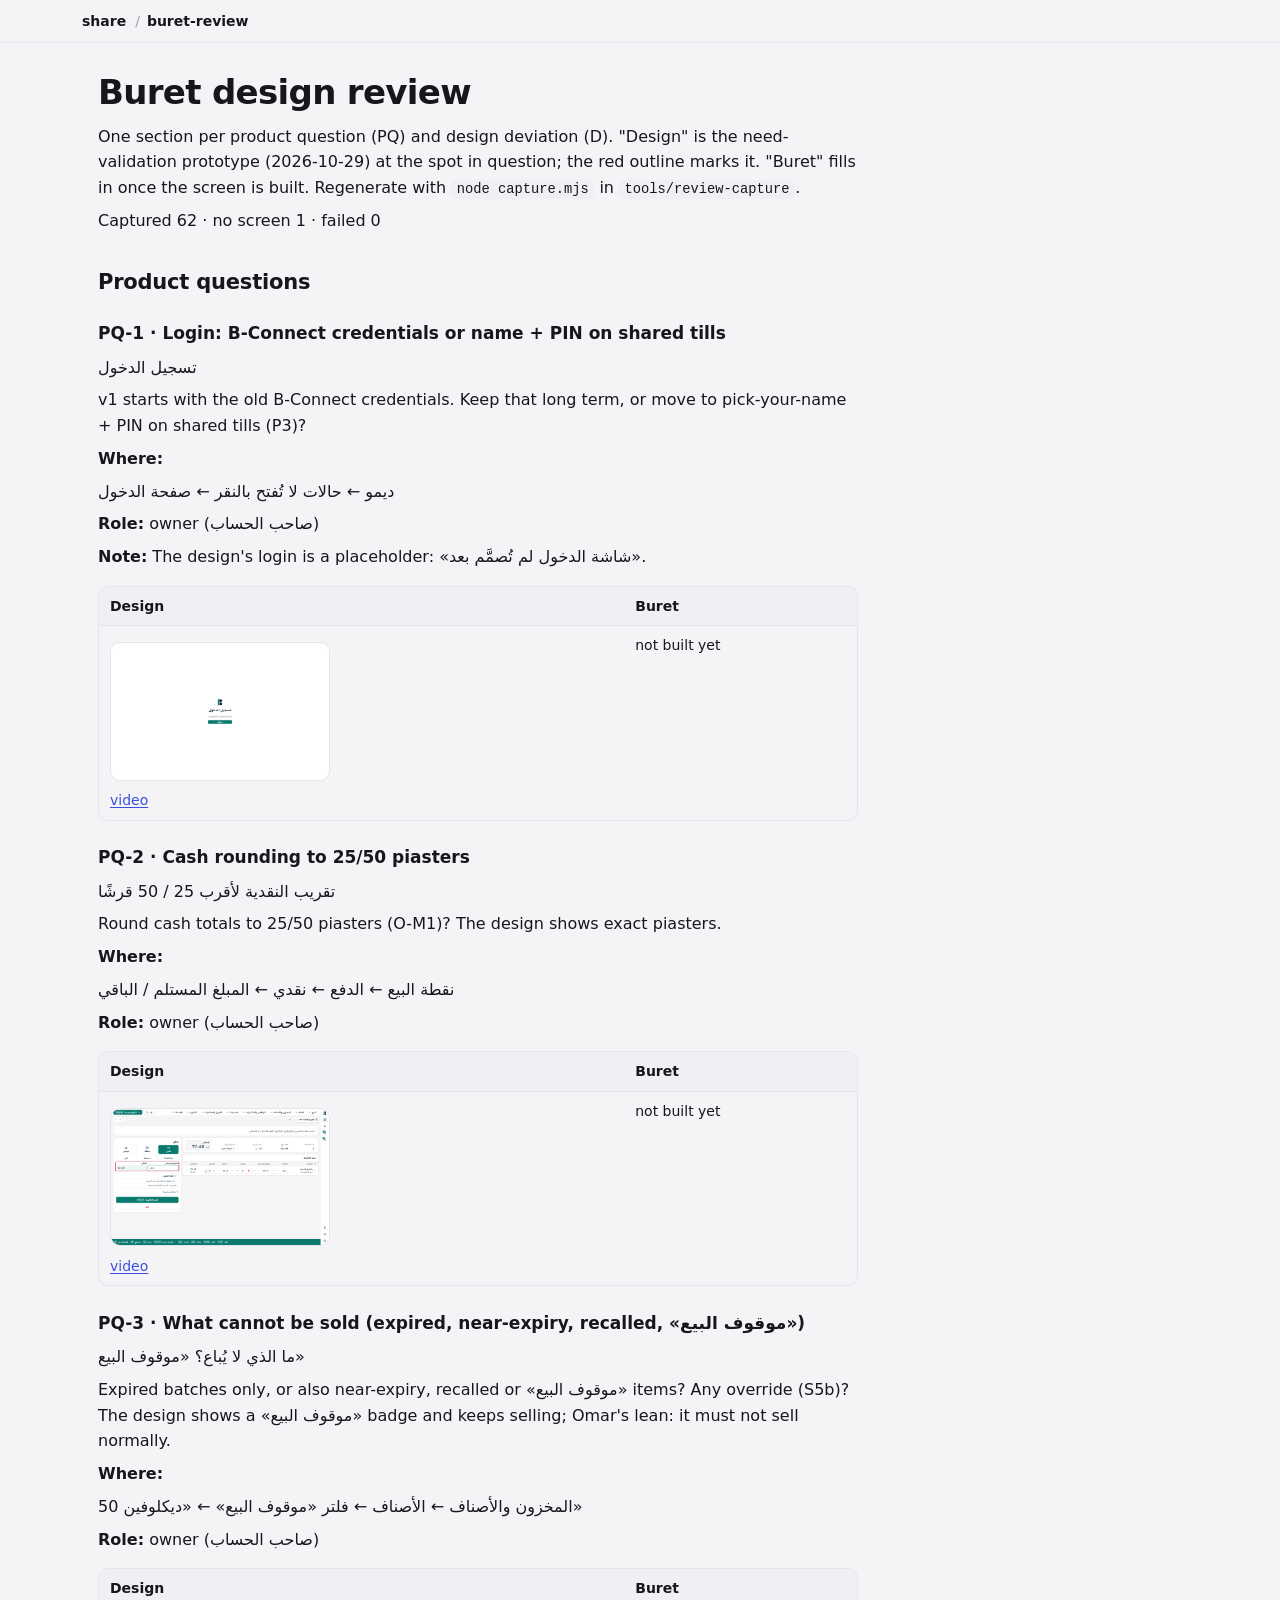
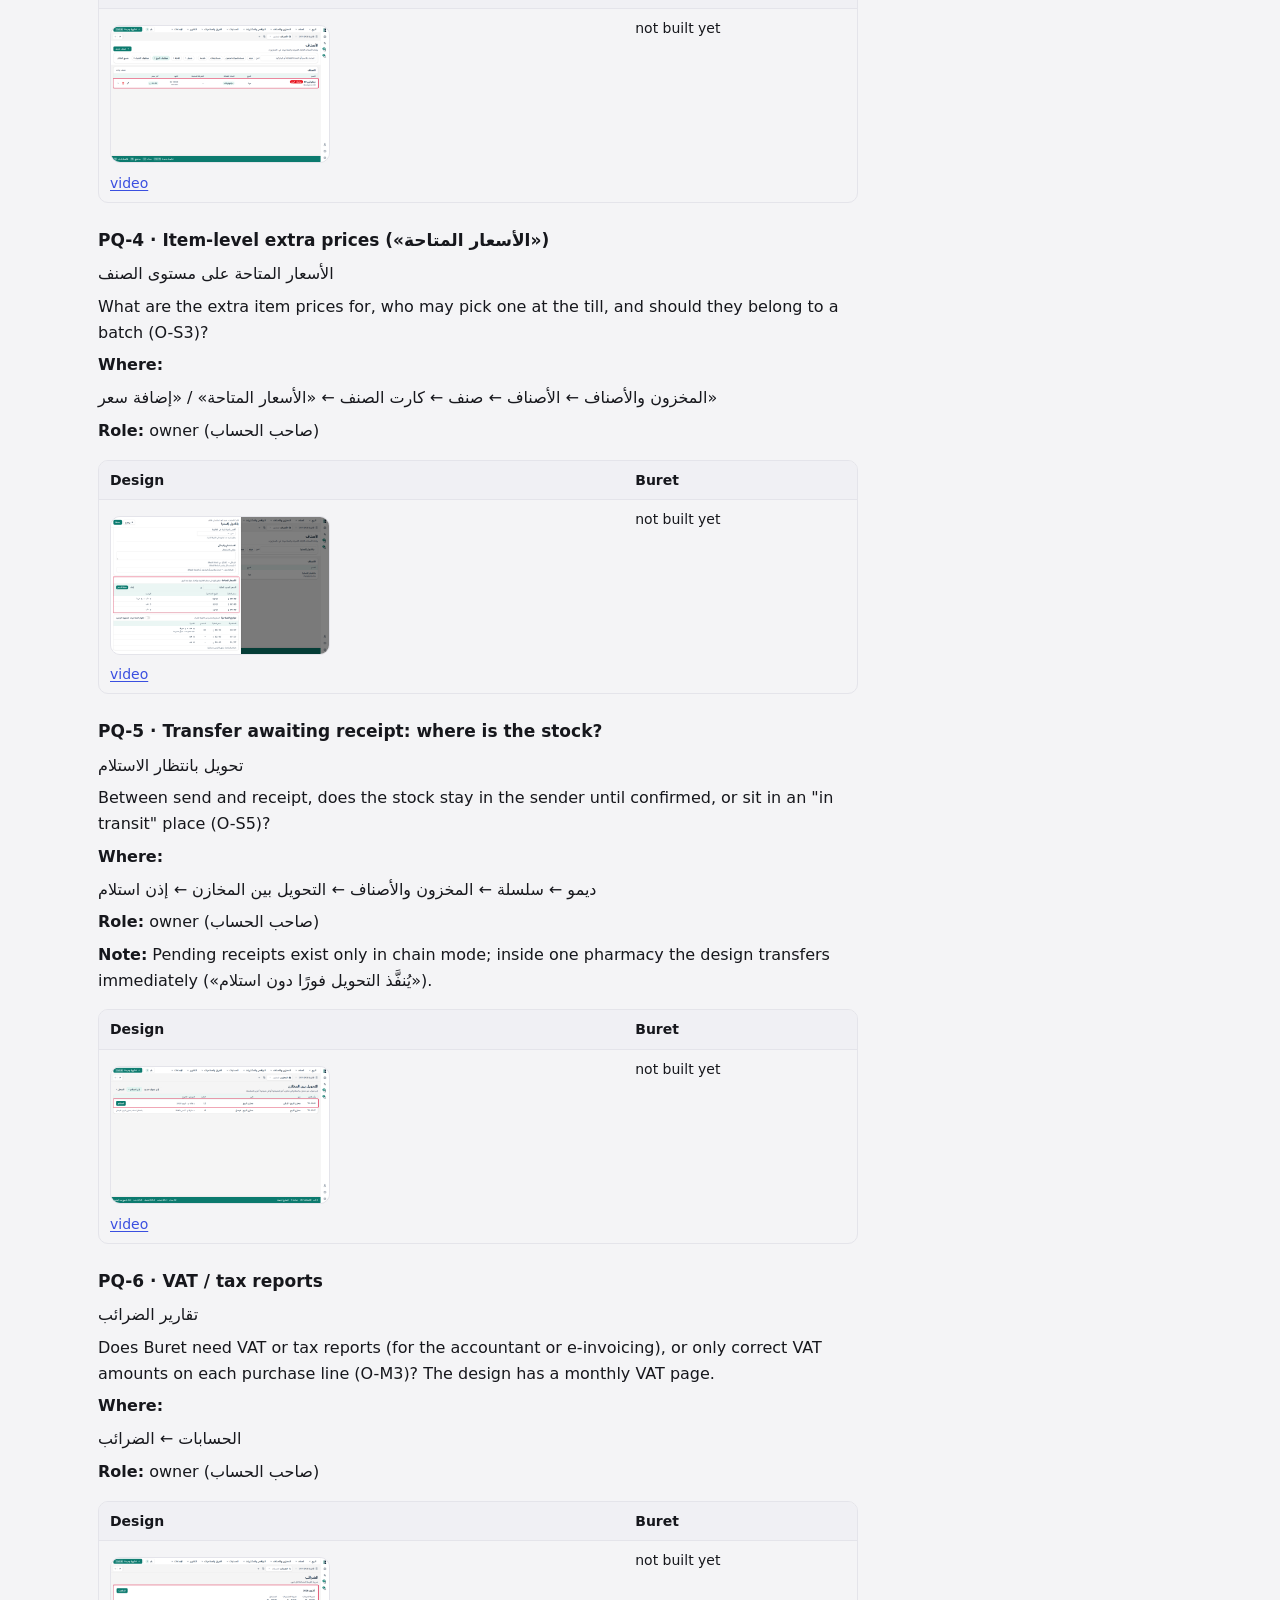
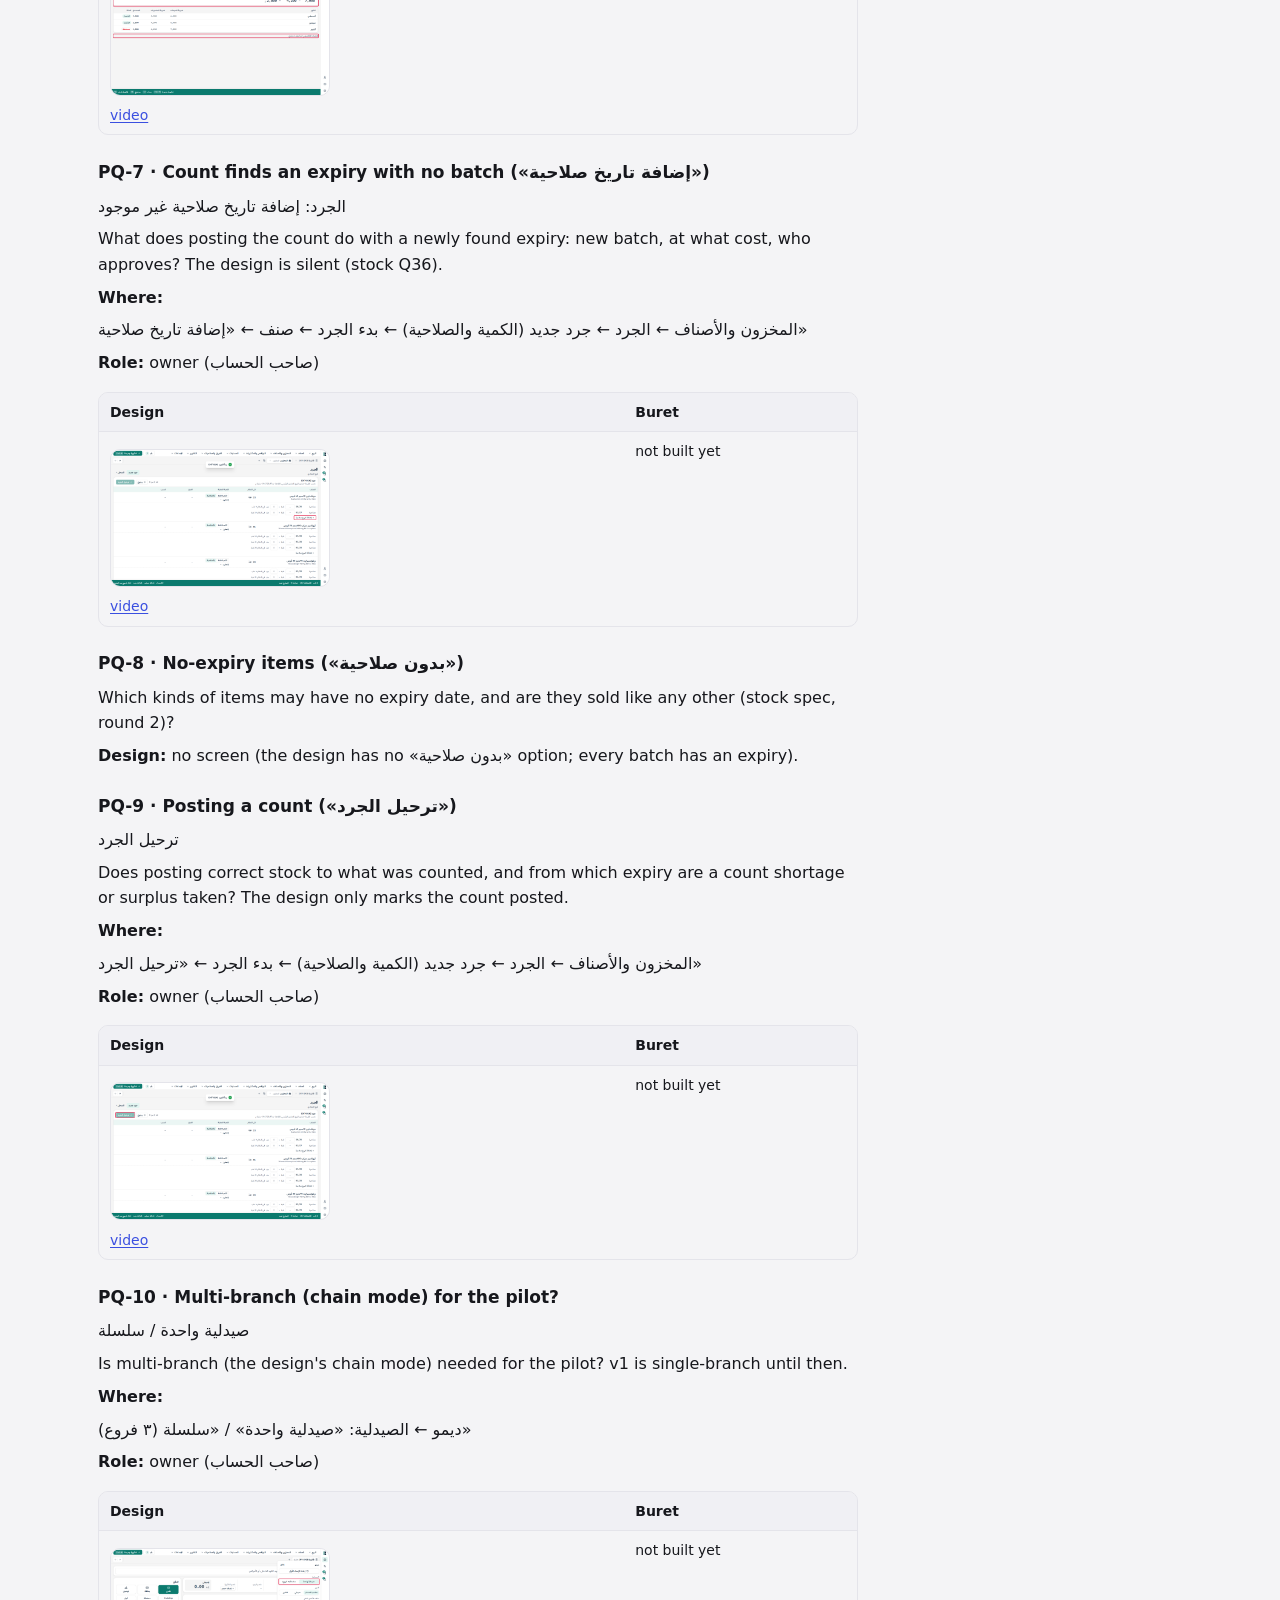
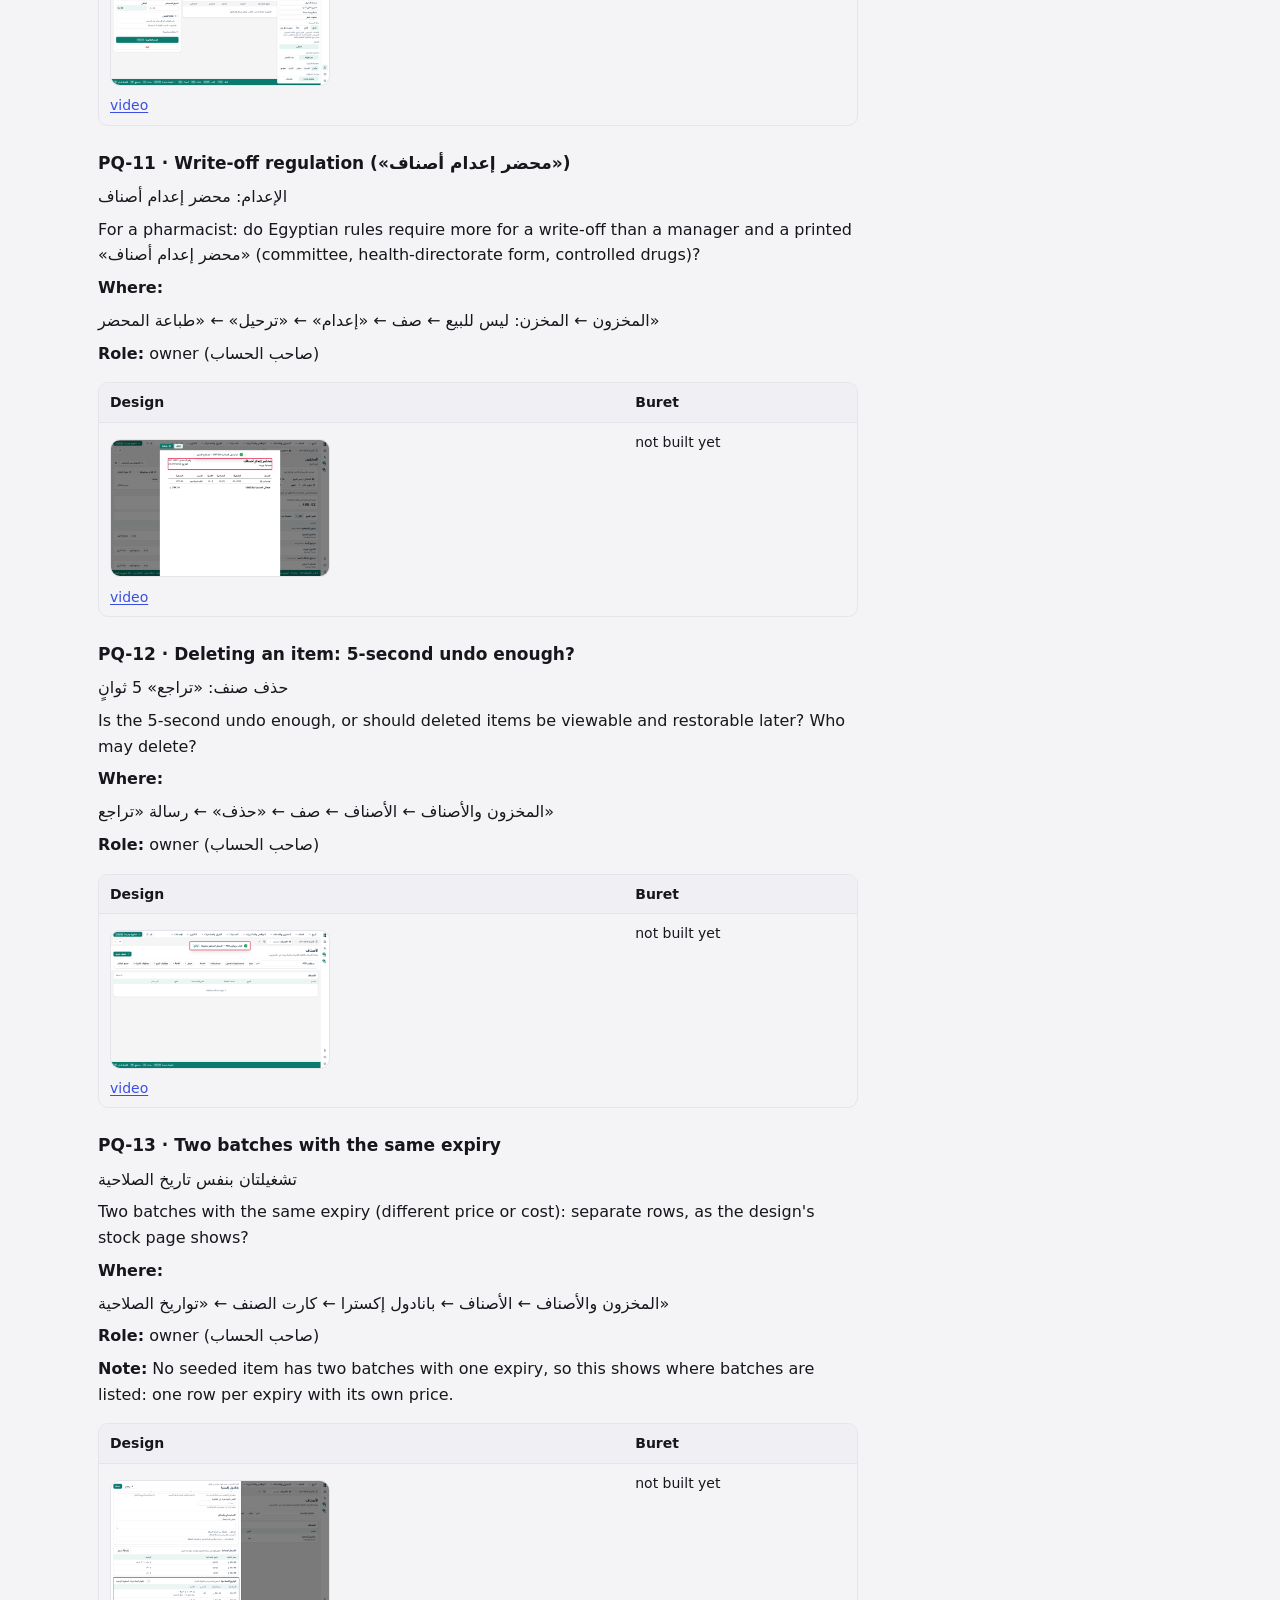
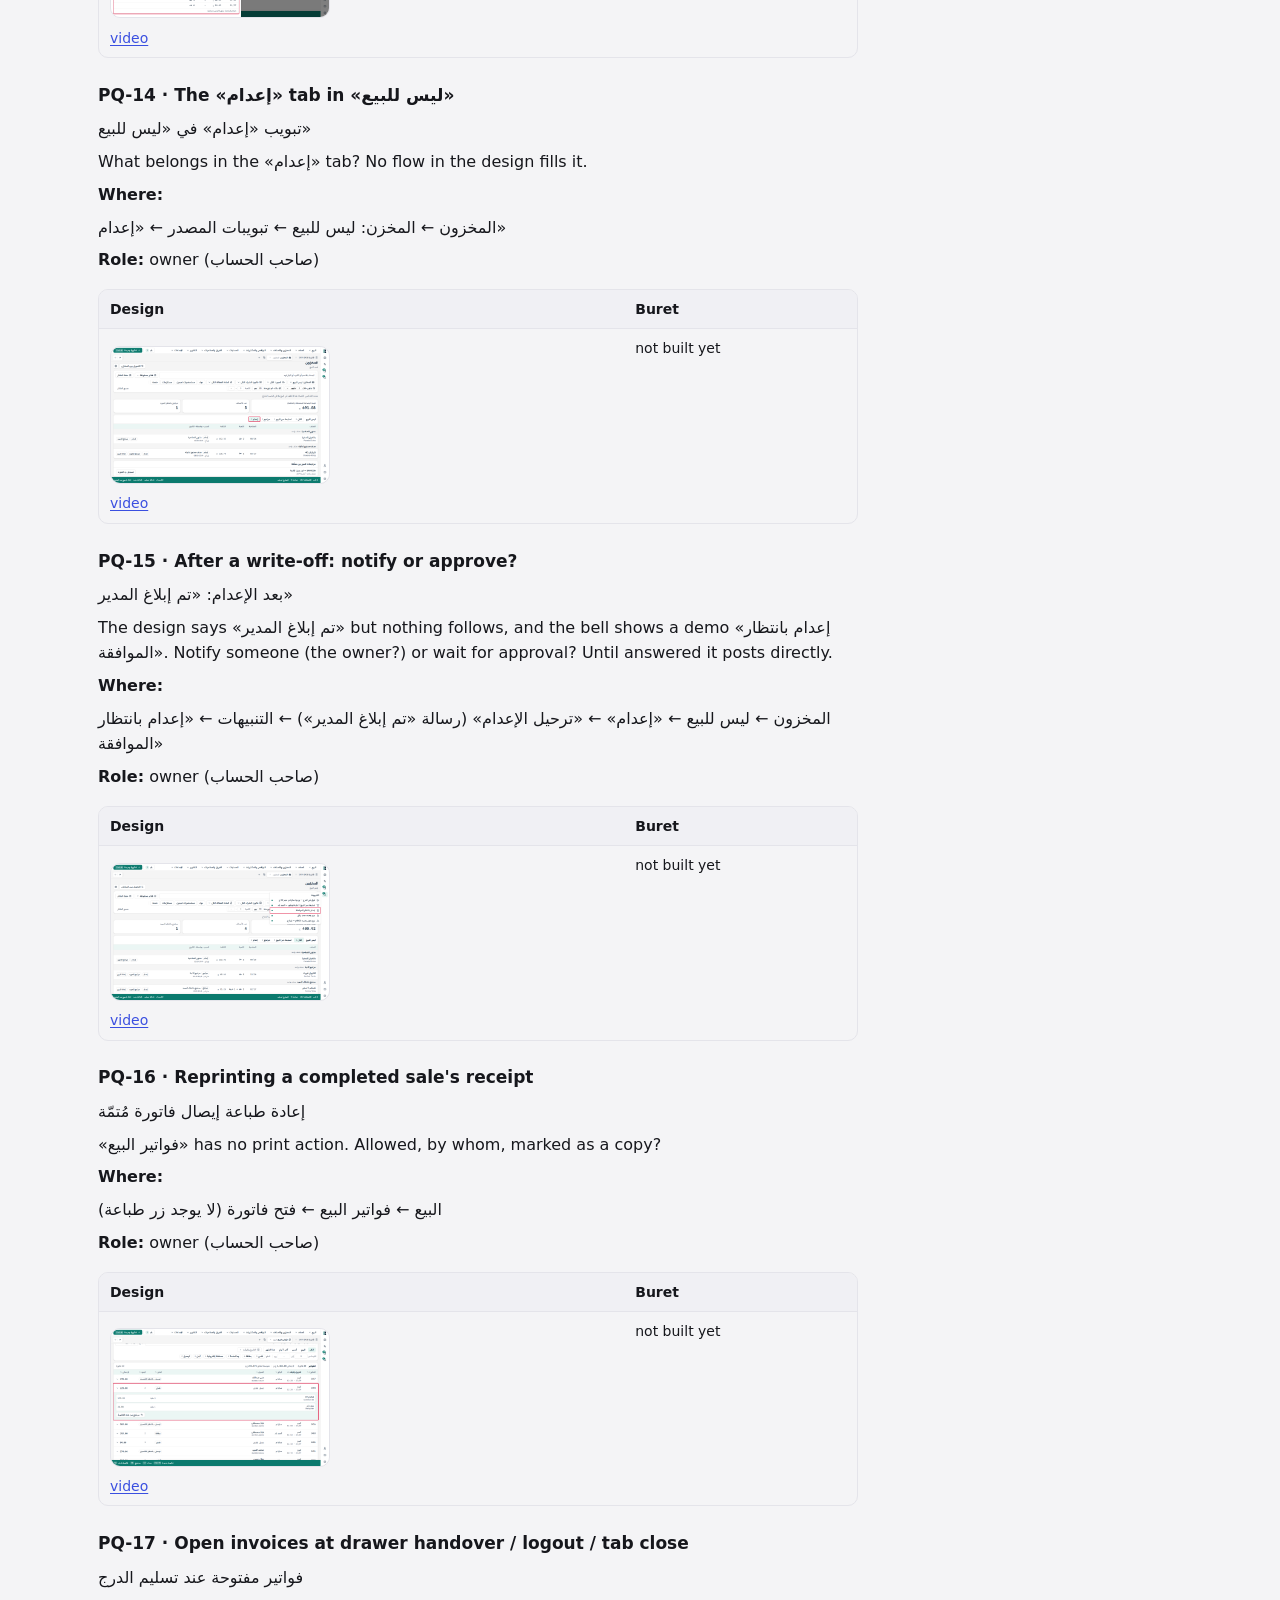
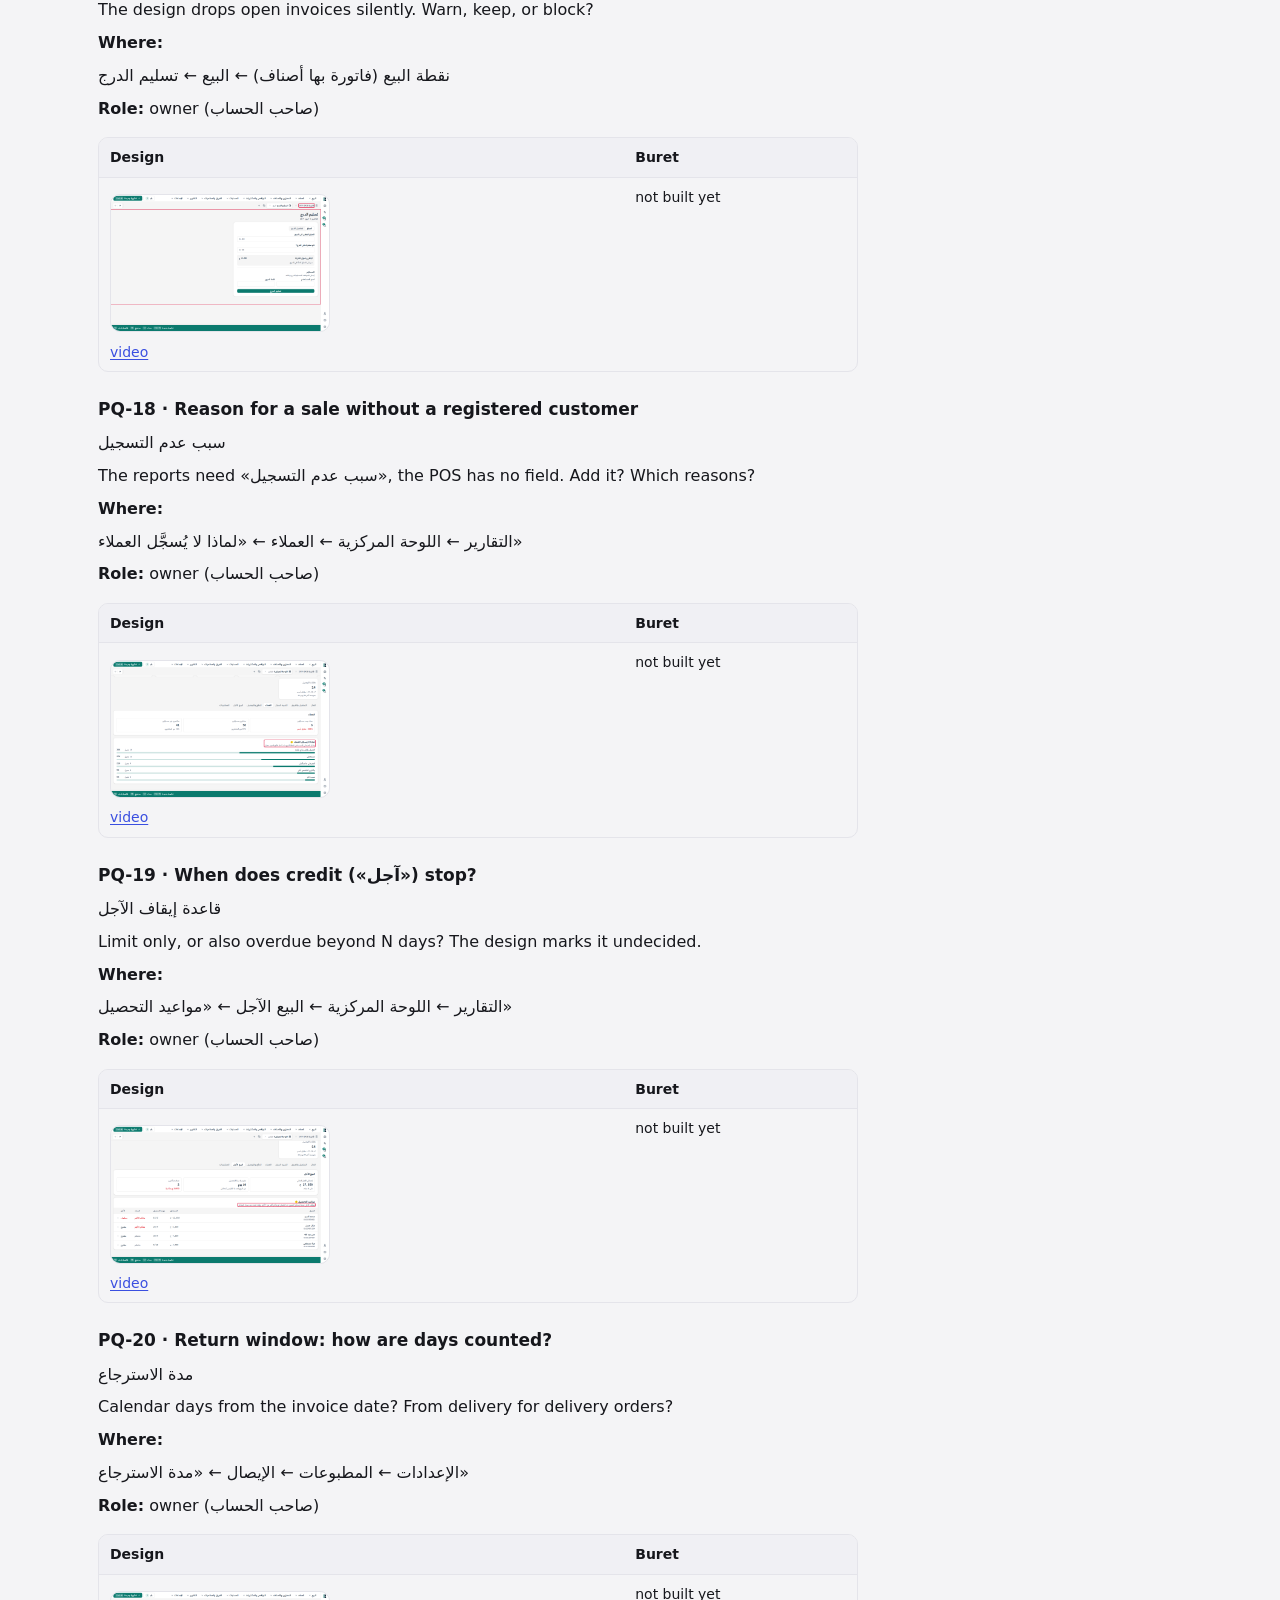
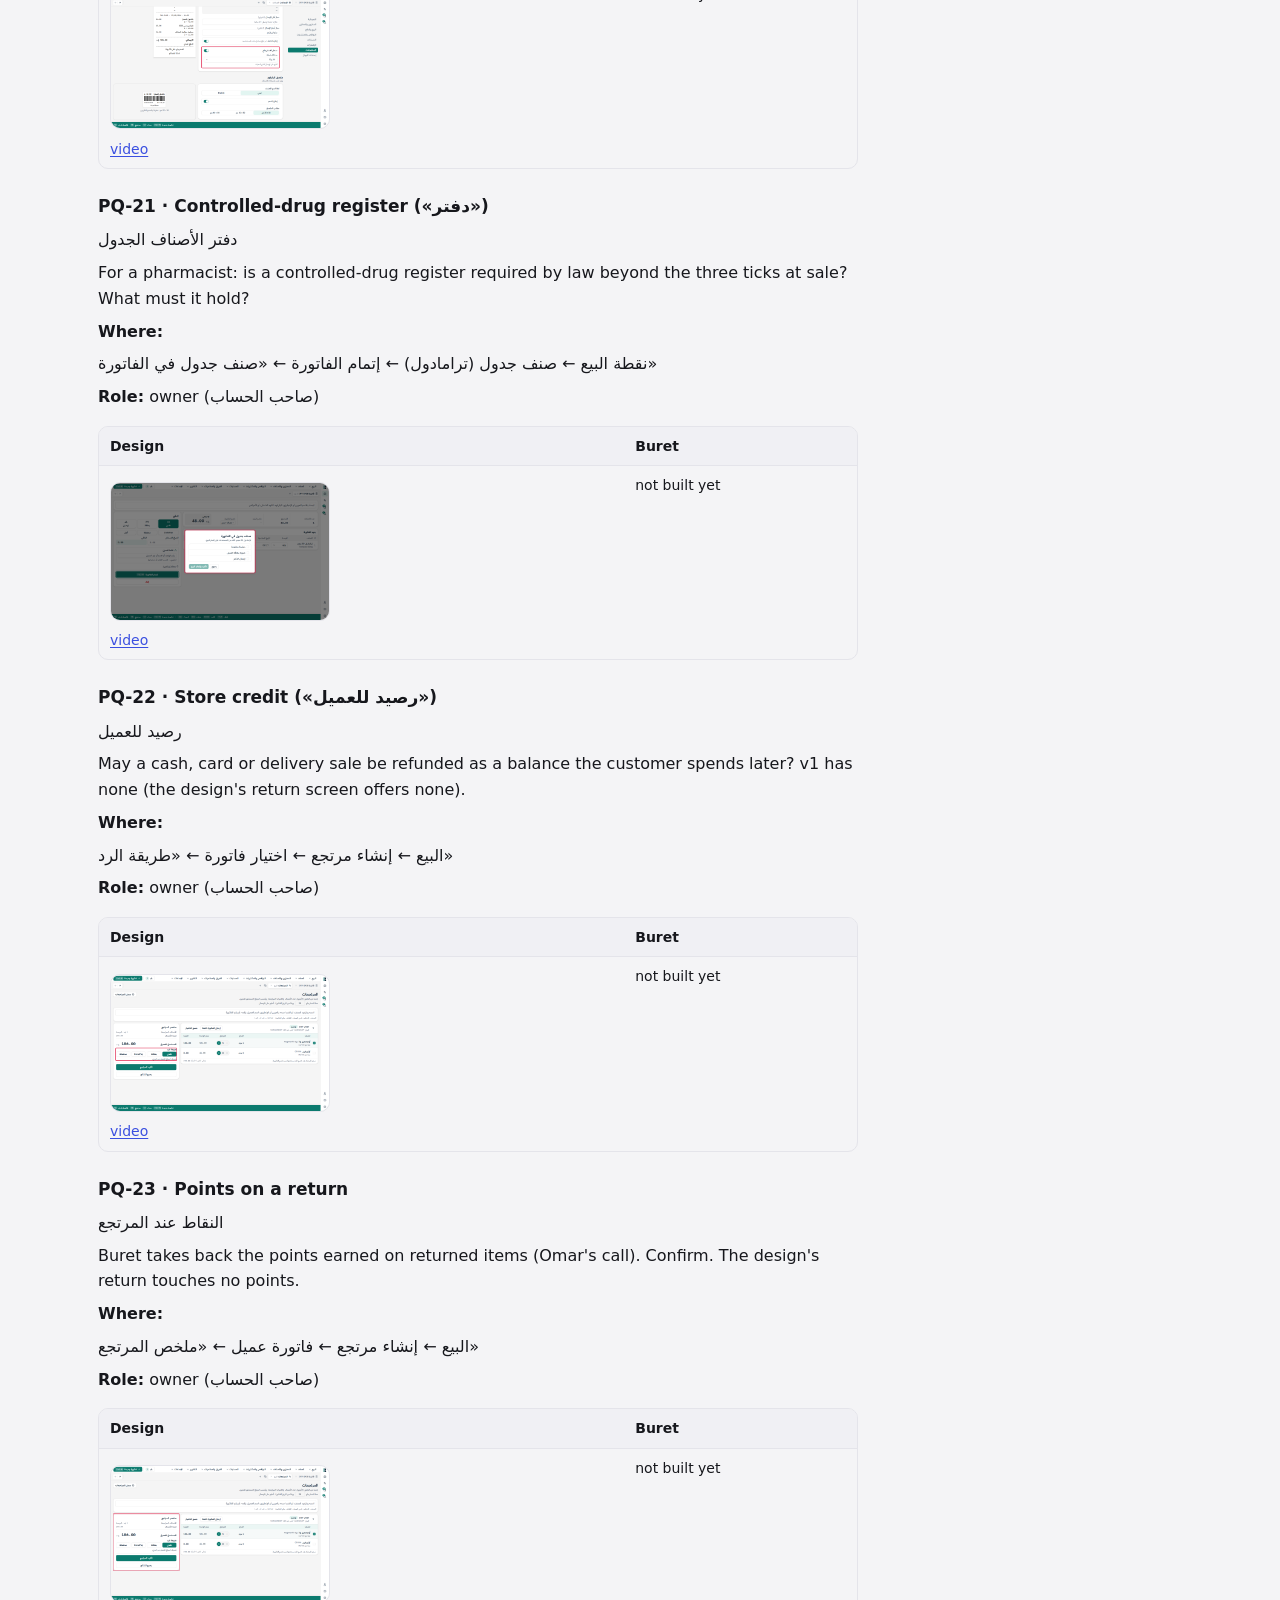
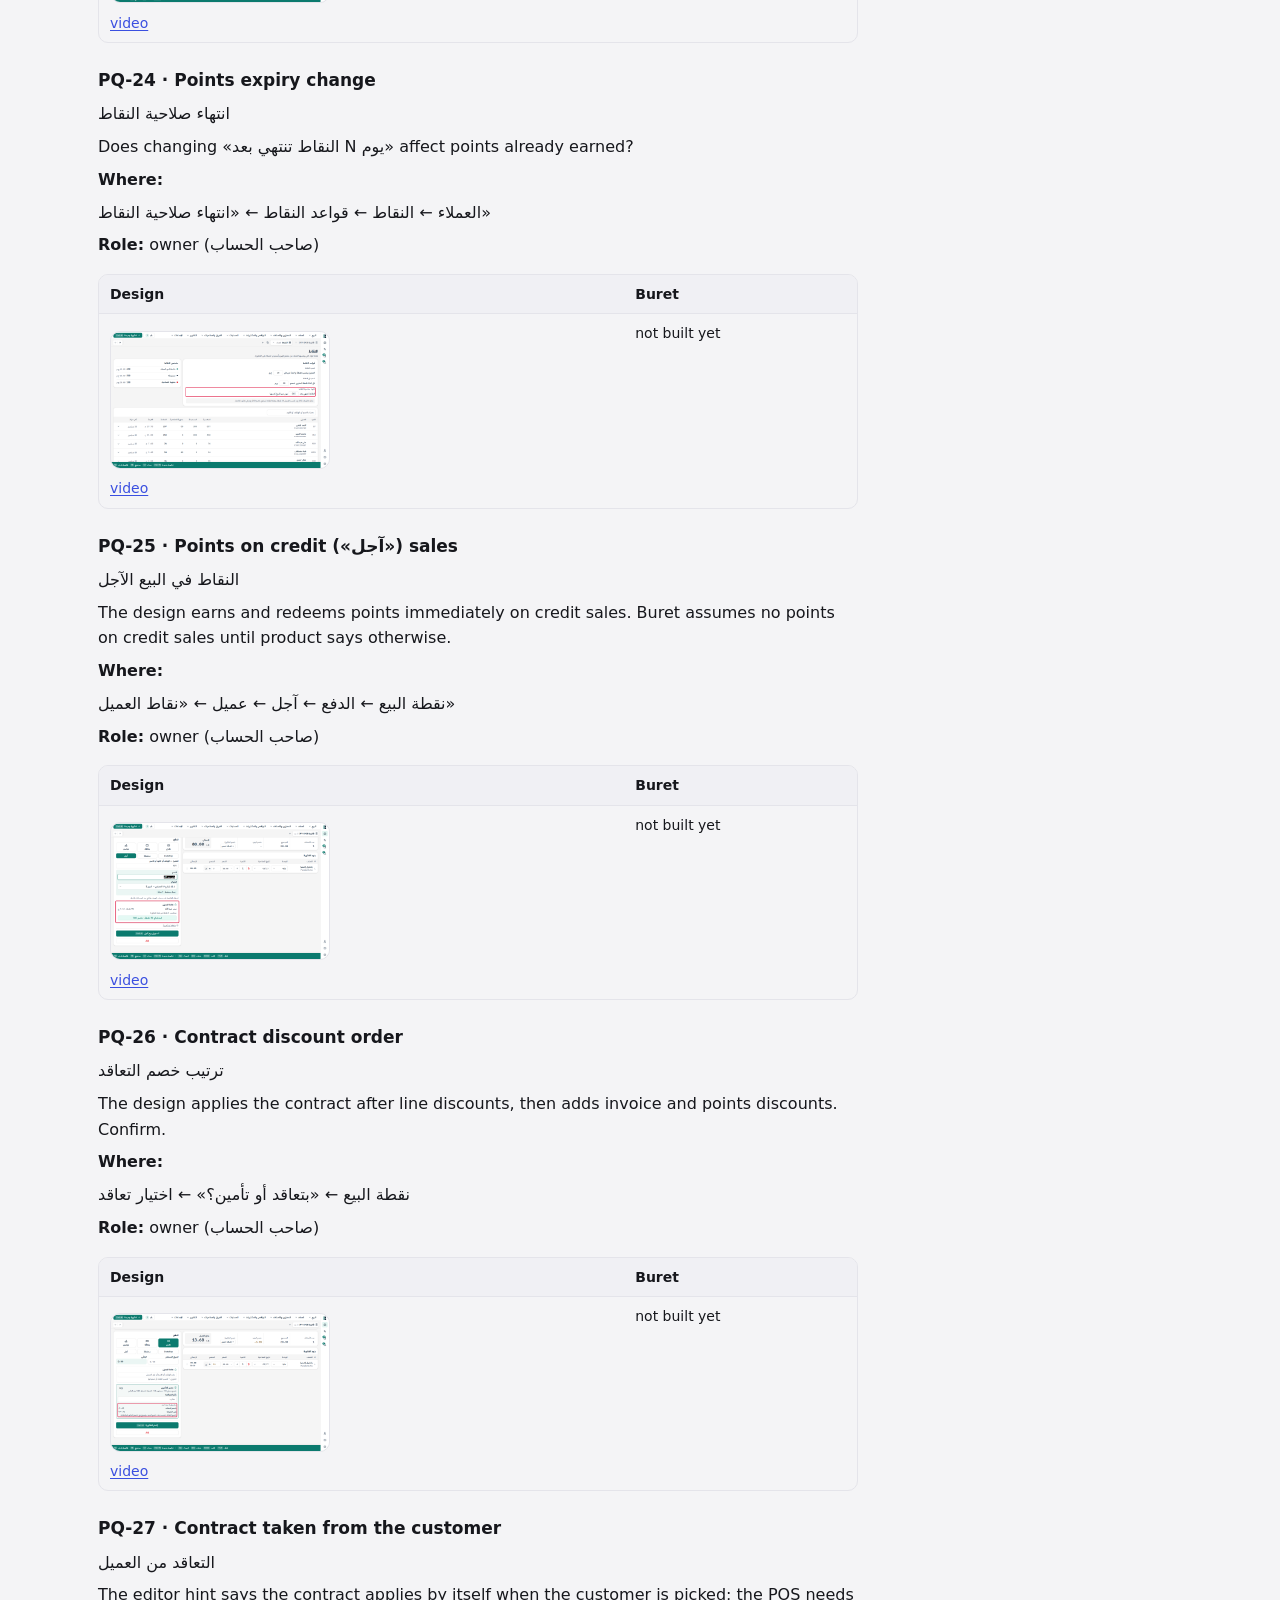
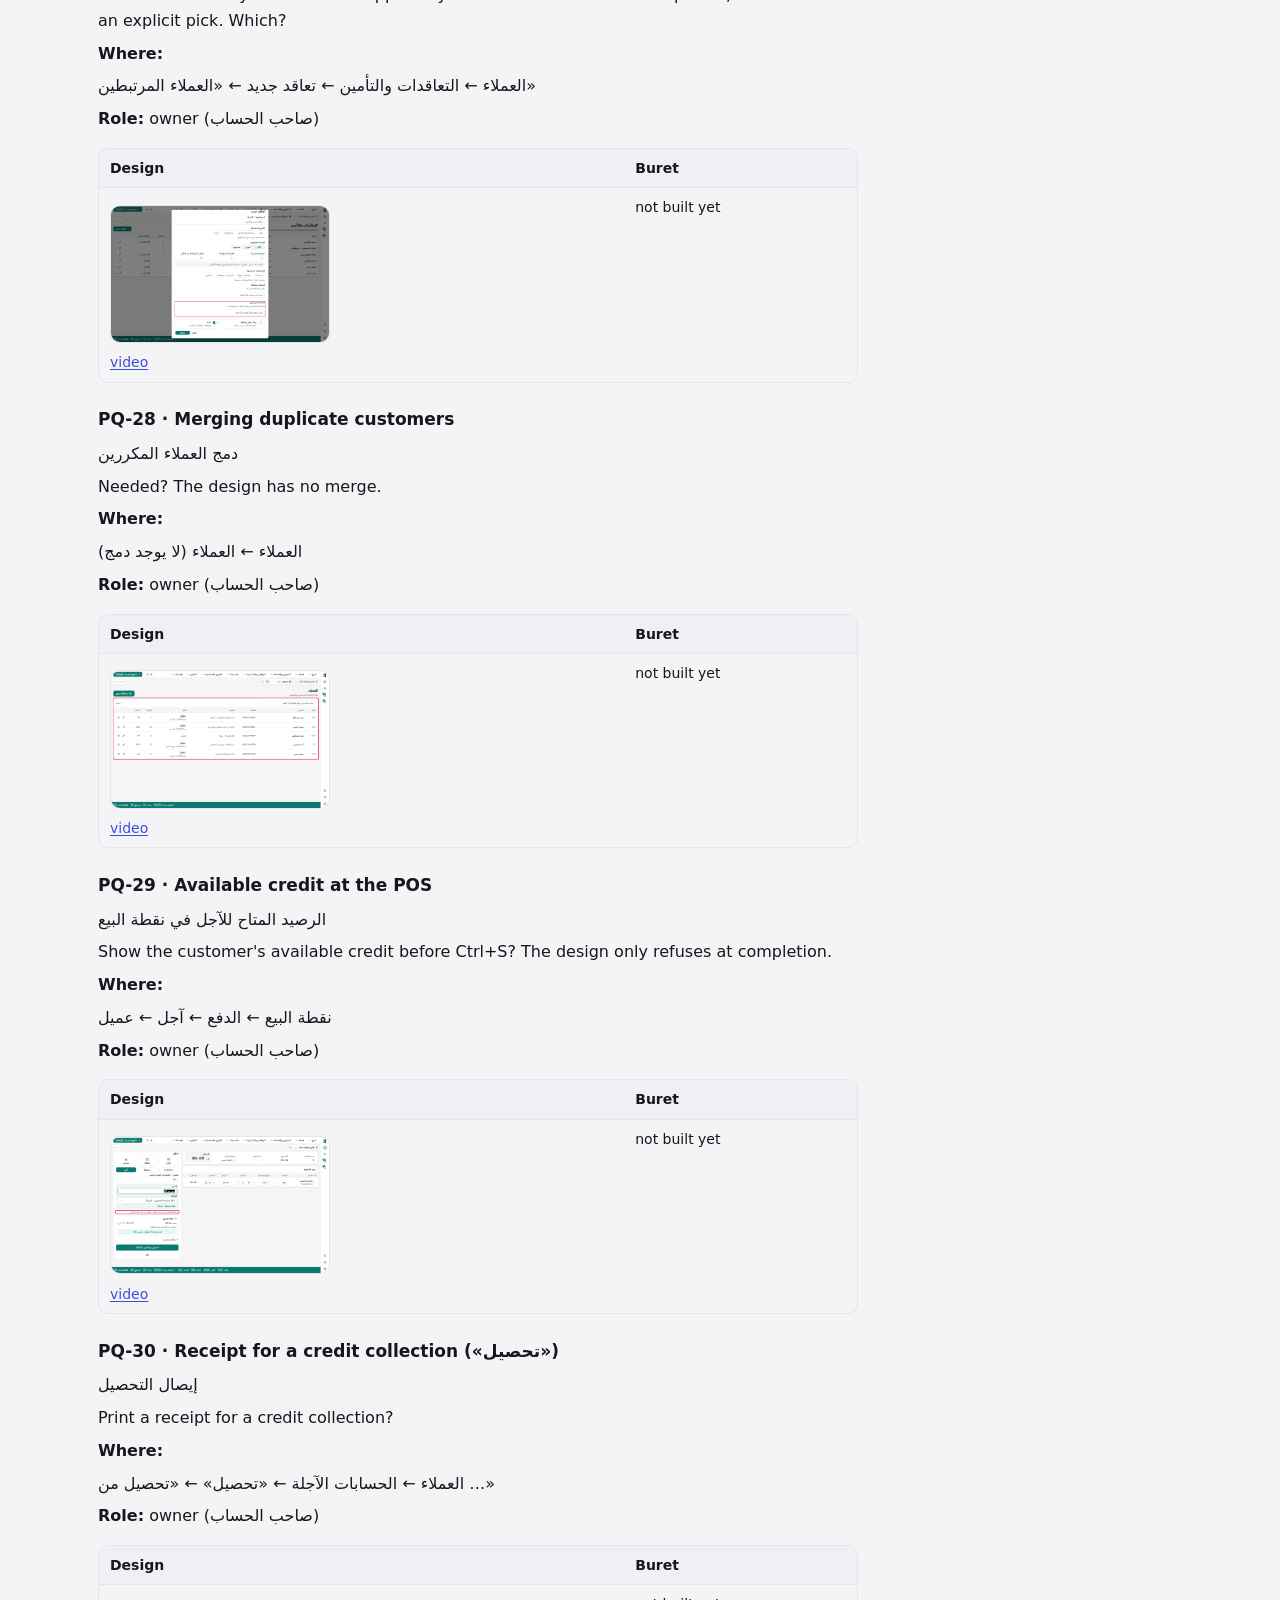
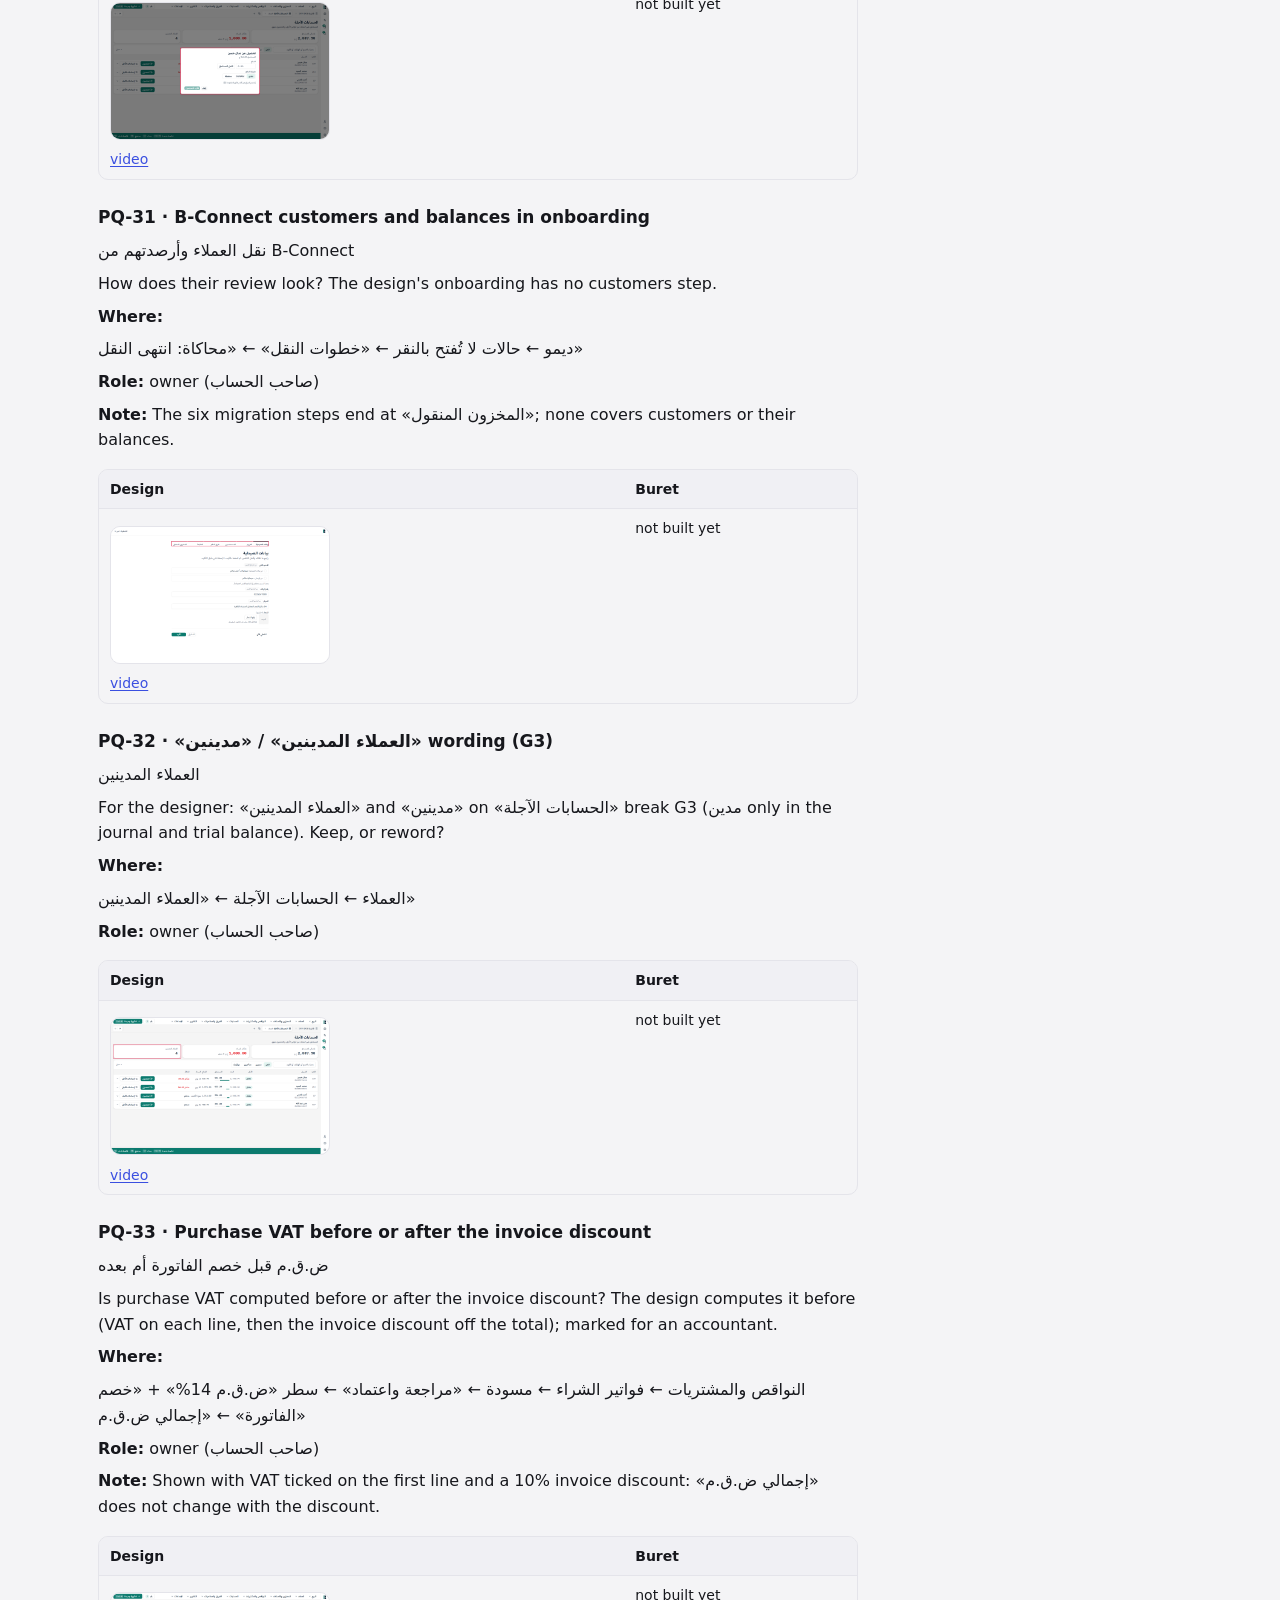
==== commit b2c0b188: "Publish 4 topic(s), 2026-11-09 07:38: buret-questions-sales-customers, buret-review, share-demo, vps" ====
--- a/buret-review/index.html
+++ b/buret-review/index.html
@@ -2,7 +2,7 @@
 <meta name="viewport" content="width=device-width,initial-scale=1,viewport-fit=cover">
 <meta name="color-scheme" content="light dark"><meta name="theme-color" content="#f5f5f7" media="(prefers-color-scheme: light)">
 <meta name="theme-color" content="#0e0f13" media="(prefers-color-scheme: dark)">
-<link rel="icon" href="../_share/icon.svg?v=1793050235"><link rel="stylesheet" href="../_share/app.css?v=1793050235">
+<link rel="icon" href="../_share/icon.svg?v=1793607868"><link rel="stylesheet" href="../_share/app.css?v=1793607868">
 <title>Buret design review</title><script>document.documentElement.classList.add("js")</script></head><body class="folder">
 <header class="bar"><nav class="crumbs"><a href="../" class="home">share</a><span class="sep">/</span><span aria-current="page">buret-review</span></nav></header>
 <main><article class="prose readme"><h1>Buret design review</h1>
@@ -461,4 +461,4 @@
 <p><strong>Role:</strong> owner (صاحب الحساب)</p>
 <p><strong>Note:</strong> First row: the bill line says «سعر الجمهور» 84.00; the label prints 76.00, the price of a batch already in stock.</p>
 <div class="tw"><table><thead><tr><th>Design</th><th>Buret</th></tr></thead><tbody><tr><td><a href="D17.png"><img loading="lazy" decoding="async" alt="D17 design" src="D17.png"></a> <a href="D17.webm">video</a></td><td>not built yet</td></tr></tbody></table></div></article><p class="folder-meta">62 images · 62 videos · 4 files · updated 2026-10-31</p><section><h2 class="sh">Gallery <small>124 items</small></h2><div class="gallery"><a class="card" href="D1.png" data-i="0"><div class="thumb"><img loading="lazy" decoding="async" src="D1.png" alt="D1 design"></div><div class="cap"><span class="t">D1 design</span><span class="badges"></span></div></a><a class="card" href="D1.webm" data-i="1"><div class="thumb"><video muted playsinline preload="metadata" src="D1.webm#t=0.1"></video><span class="play"><svg viewBox="0 0 24 24"><path d="M8 5.5v13l11-6.5z" fill="currentColor" stroke="none"/></svg></span></div><div class="cap"><span class="t">D1</span><span class="badges"><span class="badge ">Video</span><span class="badge ">2.4 MB</span></span></div></a><a class="card" href="D2.png" data-i="2"><div class="thumb"><img loading="lazy" decoding="async" src="D2.png" alt="D2 design"></div><div class="cap"><span class="t">D2 design</span><span class="badges"></span></div></a><a class="card" href="D2.webm" data-i="3"><div class="thumb"><video muted playsinline preload="metadata" src="D2.webm#t=0.1"></video><span class="play"><svg viewBox="0 0 24 24"><path d="M8 5.5v13l11-6.5z" fill="currentColor" stroke="none"/></svg></span></div><div class="cap"><span class="t">D2</span><span class="badges"><span class="badge ">Video</span><span class="badge ">1.8 MB</span></span></div></a><a class="card" href="D3.png" data-i="4"><div class="thumb"><img loading="lazy" decoding="async" src="D3.png" alt="D3 design"></div><div class="cap"><span class="t">D3 design</span><span class="badges"></span></div></a><a class="card" href="D3.webm" data-i="5"><div class="thumb"><video muted playsinline preload="metadata" src="D3.webm#t=0.1"></video><span class="play"><svg viewBox="0 0 24 24"><path d="M8 5.5v13l11-6.5z" fill="currentColor" stroke="none"/></svg></span></div><div class="cap"><span class="t">D3</span><span class="badges"><span class="badge ">Video</span><span class="badge ">1.5 MB</span></span></div></a><a class="card" href="D4.png" data-i="6"><div class="thumb"><img loading="lazy" decoding="async" src="D4.png" alt="D4 design"></div><div class="cap"><span class="t">D4 design</span><span class="badges"></span></div></a><a class="card" href="D4.webm" data-i="7"><div class="thumb"><video muted playsinline preload="metadata" src="D4.webm#t=0.1"></video><span class="play"><svg viewBox="0 0 24 24"><path d="M8 5.5v13l11-6.5z" fill="currentColor" stroke="none"/></svg></span></div><div class="cap"><span class="t">D4</span><span class="badges"><span class="badge ">Video</span><span class="badge ">1.8 MB</span></span></div></a><a class="card" href="D5.png" data-i="8"><div class="thumb"><img loading="lazy" decoding="async" src="D5.png" alt="D5 design"></div><div class="cap"><span class="t">D5 design</span><span class="badges"></span></div></a><a class="card" href="D5.webm" data-i="9"><div class="thumb"><video muted playsinline preload="metadata" src="D5.webm#t=0.1"></video><span class="play"><svg viewBox="0 0 24 24"><path d="M8 5.5v13l11-6.5z" fill="currentColor" stroke="none"/></svg></span></div><div class="cap"><span class="t">D5</span><span class="badges"><span class="badge ">Video</span><span class="badge ">1.8 MB</span></span></div></a><a class="card" href="D6.png" data-i="10"><div class="thumb"><img loading="lazy" decoding="async" src="D6.png" alt="D6 design"></div><div class="cap"><span class="t">D6 design</span><span class="badges"></span></div></a><a class="card" href="D6.webm" data-i="11"><div class="thumb"><video muted playsinline preload="metadata" src="D6.webm#t=0.1"></video><span class="play"><svg viewBox="0 0 24 24"><path d="M8 5.5v13l11-6.5z" fill="currentColor" stroke="none"/></svg></span></div><div class="cap"><span class="t">D6</span><span class="badges"><span class="badge ">Video</span><span class="badge ">1.6 MB</span></span></div></a><a class="card" href="D7.png" data-i="12"><div class="thumb"><img loading="lazy" decoding="async" src="D7.png" alt="D7 design"></div><div class="cap"><span class="t">D7 design</span><span class="badges"></span></div></a><a class="card" href="D7.webm" data-i="13"><div class="thumb"><video muted playsinline preload="metadata" src="D7.webm#t=0.1"></video><span class="play"><svg viewBox="0 0 24 24"><path d="M8 5.5v13l11-6.5z" fill="currentColor" stroke="none"/></svg></span></div><div class="cap"><span class="t">D7</span><span class="badges"><span class="badge ">Video</span><span class="badge ">1.8 MB</span></span></div></a><a class="card" href="D8.png" data-i="14"><div class="thumb"><img loading="lazy" decoding="async" src="D8.png" alt="D8 design"></div><div class="cap"><span class="t">D8 design</span><span class="badges"></span></div></a><a class="card" href="D8.webm" data-i="15"><div class="thumb"><video muted playsinline preload="metadata" src="D8.webm#t=0.1"></video><span class="play"><svg viewBox="0 0 24 24"><path d="M8 5.5v13l11-6.5z" fill="currentColor" stroke="none"/></svg></span></div><div class="cap"><span class="t">D8</span><span class="badges"><span class="badge ">Video</span><span class="badge ">1.1 MB</span></span></div></a><a class="card" href="D9.png" data-i="16"><div class="thumb"><img loading="lazy" decoding="async" src="D9.png" alt="D9 design"></div><div class="cap"><span class="t">D9 design</span><span class="badges"></span></div></a><a class="card" href="D9.webm" data-i="17"><div class="thumb"><video muted playsinline preload="metadata" src="D9.webm#t=0.1"></video><span class="play"><svg viewBox="0 0 24 24"><path d="M8 5.5v13l11-6.5z" fill="currentColor" stroke="none"/></svg></span></div><div class="cap"><span class="t">D9</span><span class="badges"><span class="badge ">Video</span><span class="badge ">1.1 MB</span></span></div></a><a class="card" href="D10.png" data-i="18"><div class="thumb"><img loading="lazy" decoding="async" src="D10.png" alt="D10 design"></div><div class="cap"><span class="t">D10 design</span><span class="badges"></span></div></a><a class="card" href="D10.webm" data-i="19"><div class="thumb"><video muted playsinline preload="metadata" src="D10.webm#t=0.1"></video><span class="play"><svg viewBox="0 0 24 24"><path d="M8 5.5v13l11-6.5z" fill="currentColor" stroke="none"/></svg></span></div><div class="cap"><span class="t">D10</span><span class="badges"><span class="badge ">Video</span><span class="badge ">1.5 MB</span></span></div></a><a class="card" href="D11.png" data-i="20"><div class="thumb"><img loading="lazy" decoding="async" src="D11.png" alt="D11 design"></div><div class="cap"><span class="t">D11 design</span><span class="badges"></span></div></a><a class="card" href="D11.webm" data-i="21"><div class="thumb"><video muted playsinline preload="metadata" src="D11.webm#t=0.1"></video><span class="play"><svg viewBox="0 0 24 24"><path d="M8 5.5v13l11-6.5z" fill="currentColor" stroke="none"/></svg></span></div><div class="cap"><span class="t">D11</span><span class="badges"><span class="badge ">Video</span><span class="badge ">1.2 MB</span></span></div></a><a class="card" href="D12.png" data-i="22"><div class="thumb"><img loading="lazy" decoding="async" src="D12.png" alt="D12 design"></div><div class="cap"><span class="t">D12 design</span><span class="badges"></span></div></a><a class="card" href="D12.webm" data-i="23"><div class="thumb"><video muted playsinline preload="metadata" src="D12.webm#t=0.1"></video><span class="play"><svg viewBox="0 0 24 24"><path d="M8 5.5v13l11-6.5z" fill="currentColor" stroke="none"/></svg></span></div><div class="cap"><span class="t">D12</span><span class="badges"><span class="badge ">Video</span><span class="badge ">1.9 MB</span></span></div></a><a class="card" href="D13.png" data-i="24"><div class="thumb"><img loading="lazy" decoding="async" src="D13.png" alt="D13 design"></div><div class="cap"><span class="t">D13 design</span><span class="badges"></span></div></a><a class="card" href="D13.webm" data-i="25"><div class="thumb"><video muted playsinline preload="metadata" src="D13.webm#t=0.1"></video><span class="play"><svg viewBox="0 0 24 24"><path d="M8 5.5v13l11-6.5z" fill="currentColor" stroke="none"/></svg></span></div><div class="cap"><span class="t">D13</span><span class="badges"><span class="badge ">Video</span><span class="badge ">1.9 MB</span></span></div></a><a class="card" href="D14.png" data-i="26"><div class="thumb"><img loading="lazy" decoding="async" src="D14.png" alt="D14 design"></div><div class="cap"><span class="t">D14 design</span><span class="badges"></span></div></a><a class="card" href="D14.webm" data-i="27"><div class="thumb"><video muted playsinline preload="metadata" src="D14.webm#t=0.1"></video><span class="play"><svg viewBox="0 0 24 24"><path d="M8 5.5v13l11-6.5z" fill="currentColor" stroke="none"/></svg></span></div><div class="cap"><span class="t">D14</span><span class="badges"><span class="badge ">Video</span><span class="badge ">1.3 MB</span></span></div></a><a class="card" href="D15.png" data-i="28"><div class="thumb"><img loading="lazy" decoding="async" src="D15.png" alt="D15 design"></div><div class="cap"><span class="t">D15 design</span><span class="badges"></span></div></a><a class="card" href="D15.webm" data-i="29"><div class="thumb"><video muted playsinline preload="metadata" src="D15.webm#t=0.1"></video><span class="play"><svg viewBox="0 0 24 24"><path d="M8 5.5v13l11-6.5z" fill="currentColor" stroke="none"/></svg></span></div><div class="cap"><span class="t">D15</span><span class="badges"><span class="badge ">Video</span><span class="badge ">3.0 MB</span></span></div></a><a class="card" href="D16.png" data-i="30"><div class="thumb"><img loading="lazy" decoding="async" src="D16.png" alt="D16 design"></div><div class="cap"><span class="t">D16 design</span><span class="badges"></span></div></a><a class="card" href="D16.webm" data-i="31"><div class="thumb"><video muted playsinline preload="metadata" src="D16.webm#t=0.1"></video><span class="play"><svg viewBox="0 0 24 24"><path d="M8 5.5v13l11-6.5z" fill="currentColor" stroke="none"/></svg></span></div><div class="cap"><span class="t">D16</span><span class="badges"><span class="badge ">Video</span><span class="badge ">2.4 MB</span></span></div></a><a class="card" href="D17.png" data-i="32"><div class="thumb"><img loading="lazy" decoding="async" src="D17.png" alt="D17 design"></div><div class="cap"><span class="t">D17 design</span><span class="badges"></span></div></a><a class="card" href="D17.webm" data-i="33"><div class="thumb"><video muted playsinline preload="metadata" src="D17.webm#t=0.1"></video><span class="play"><svg viewBox="0 0 24 24"><path d="M8 5.5v13l11-6.5z" fill="currentColor" stroke="none"/></svg></span></div><div class="cap"><span class="t">D17</span><span class="badges"><span class="badge ">Video</span><span class="badge ">2.6 MB</span></span></div></a><a class="card" href="PQ-1.png" data-i="34"><div class="thumb"><img loading="lazy" decoding="async" src="PQ-1.png" alt="PQ-1 design"></div><div class="cap"><span class="t">PQ-1 design</span><span class="badges"></span></div></a><a class="card" href="PQ-1.webm" data-i="35"><div class="thumb"><video muted playsinline preload="metadata" src="PQ-1.webm#t=0.1"></video><span class="play"><svg viewBox="0 0 24 24"><path d="M8 5.5v13l11-6.5z" fill="currentColor" stroke="none"/></svg></span></div><div class="cap"><span class="t">PQ 1</span><span class="badges"><span class="badge ">Video</span><span class="badge ">698.1 KB</span></span></div></a><a class="card" href="PQ-2.png" data-i="36"><div class="thumb"><img loading="lazy" decoding="async" src="PQ-2.png" alt="PQ-2 design"></div><div class="cap"><span class="t">PQ-2 design</span><span class="badges"></span></div></a><a class="card" href="PQ-2.webm" data-i="37"><div class="thumb"><video muted playsinline preload="metadata" src="PQ-2.webm#t=0.1"></video><span class="play"><svg viewBox="0 0 24 24"><path d="M8 5.5v13l11-6.5z" fill="currentColor" stroke="none"/></svg></span></div><div class="cap"><span class="t">PQ 2</span><span class="badges"><span class="badge ">Video</span><span class="badge ">1.7 MB</span></span></div></a><a class="card" href="PQ-3.png" data-i="38"><div class="thumb"><img loading="lazy" decoding="async" src="PQ-3.png" alt="PQ-3 design"></div><div class="cap"><span class="t">PQ-3 design</span><span class="badges"></span></div></a><a class="card" href="PQ-3.webm" data-i="39"><div class="thumb"><video muted playsinline preload="metadata" src="PQ-3.webm#t=0.1"></video><span class="play"><svg viewBox="0 0 24 24"><path d="M8 5.5v13l11-6.5z" fill="currentColor" stroke="none"/></svg></span></div><div class="cap"><span class="t">PQ 3</span><span class="badges"><span class="badge ">Video</span><span class="badge ">1.1 MB</span></span></div></a><a class="card" href="PQ-4.png" data-i="40"><div class="thumb"><img loading="lazy" decoding="async" src="PQ-4.png" alt="PQ-4 design"></div><div class="cap"><span class="t">PQ-4 design</span><span class="badges"></span></div></a><a class="card" href="PQ-4.webm" data-i="41"><div class="thumb"><video muted playsinline preload="metadata" src="PQ-4.webm#t=0.1"></video><span class="play"><svg viewBox="0 0 24 24"><path d="M8 5.5v13l11-6.5z" fill="currentColor" stroke="none"/></svg></span></div><div class="cap"><span class="t">PQ 4</span><span class="badges"><span class="badge ">Video</span><span class="badge ">2.1 MB</span></span></div></a><a class="card" href="PQ-5.png" data-i="42"><div class="thumb"><img loading="lazy" decoding="async" src="PQ-5.png" alt="PQ-5 design"></div><div class="cap"><span class="t">PQ-5 design</span><span class="badges"></span></div></a><a class="card" href="PQ-5.webm" data-i="43"><div class="thumb"><video muted playsinline preload="metadata" src="PQ-5.webm#t=0.1"></video><span class="play"><svg viewBox="0 0 24 24"><path d="M8 5.5v13l11-6.5z" fill="currentColor" stroke="none"/></svg></span></div><div class="cap"><span class="t">PQ 5</span><span class="badges"><span class="badge ">Video</span><span class="badge ">1.1 MB</span></span></div></a><a class="card" href="PQ-6.png" data-i="44"><div class="thumb"><img loading="lazy" decoding="async" src="PQ-6.png" alt="PQ-6 design"></div><div class="cap"><span class="t">PQ-6 design</span><span class="badges"></span></div></a><a class="card" href="PQ-6.webm" data-i="45"><div class="thumb"><video muted playsinline preload="metadata" src="PQ-6.webm#t=0.1"></video><span class="play"><svg viewBox="0 0 24 24"><path d="M8 5.5v13l11-6.5z" fill="currentColor" stroke="none"/></svg></span></div><div class="cap"><span class="t">PQ 6</span><span class="badges"><span class="badge ">Video</span><span class="badge ">860.1 KB</span></span></div></a><a class="card" href="PQ-7.png" data-i="46"><div class="thumb"><img loading="lazy" decoding="async" src="PQ-7.png" alt="PQ-7 design"></div><div class="cap"><span class="t">PQ-7 design</span><span class="badges"></span></div></a><a class="card" href="PQ-7.webm" data-i="47"><div class="thumb"><video muted playsinline preload="metadata" src="PQ-7.webm#t=0.1"></video><span class="play"><svg viewBox="0 0 24 24"><path d="M8 5.5v13l11-6.5z" fill="currentColor" stroke="none"/></svg></span></div><div class="cap"><span class="t">PQ 7</span><span class="badges"><span class="badge ">Video</span><span class="badge ">1.3 MB</span></span></div></a><a class="card" href="PQ-9.png" data-i="48"><div class="thumb"><img loading="lazy" decoding="async" src="PQ-9.png" alt="PQ-9 design"></div><div class="cap"><span class="t">PQ-9 design</span><span class="badges"></span></div></a><a class="card" href="PQ-9.webm" data-i="49"><div class="thumb"><video muted playsinline preload="metadata" src="PQ-9.webm#t=0.1"></video><span class="play"><svg viewBox="0 0 24 24"><path d="M8 5.5v13l11-6.5z" fill="currentColor" stroke="none"/></svg></span></div><div class="cap"><span class="t">PQ 9</span><span class="badges"><span class="badge ">Video</span><span class="badge ">1.3 MB</span></span></div></a><a class="card" href="PQ-10.png" data-i="50"><div class="thumb"><img loading="lazy" decoding="async" src="PQ-10.png" alt="PQ-10 design"></div><div class="cap"><span class="t">PQ-10 design</span><span class="badges"></span></div></a><a class="card" href="PQ-10.webm" data-i="51"><div class="thumb"><video muted playsinline preload="metadata" src="PQ-10.webm#t=0.1"></video><span class="play"><svg viewBox="0 0 24 24"><path d="M8 5.5v13l11-6.5z" fill="currentColor" stroke="none"/></svg></span></div><div class="cap"><span class="t">PQ 10</span><span class="badges"><span class="badge ">Video</span><span class="badge ">1017.9 KB</span></span></div></a><a class="card" href="PQ-11.png" data-i="52"><div class="thumb"><img loading="lazy" decoding="async" src="PQ-11.png" alt="PQ-11 design"></div><div class="cap"><span class="t">PQ-11 design</span><span class="badges"></span></div></a><a class="card" href="PQ-11.webm" data-i="53"><div class="thumb"><video muted playsinline preload="metadata" src="PQ-11.webm#t=0.1"></video><span class="play"><svg viewBox="0 0 24 24"><path d="M8 5.5v13l11-6.5z" fill="currentColor" stroke="none"/></svg></span></div><div class="cap"><span class="t">PQ 11</span><span class="badges"><span class="badge ">Video</span><span class="badge ">2.4 MB</span></span></div></a><a class="card" href="PQ-12.png" data-i="54"><div class="thumb"><img loading="lazy" decoding="async" src="PQ-12.png" alt="PQ-12 design"></div><div class="cap"><span class="t">PQ-12 design</span><span class="badges"></span></div></a><a class="card" href="PQ-12.webm" data-i="55"><div class="thumb"><video muted playsinline preload="metadata" src="PQ-12.webm#t=0.1"></video><span class="play"><svg viewBox="0 0 24 24"><path d="M8 5.5v13l11-6.5z" fill="currentColor" stroke="none"/></svg></span></div><div class="cap"><span class="t">PQ 12</span><span class="badges"><span class="badge ">Video</span><span class="badge ">1.8 MB</span></span></div></a><a class="card" href="PQ-13.png" data-i="56"><div class="thumb"><img loading="lazy" decoding="async" src="PQ-13.png" alt="PQ-13 design"></div><div class="cap"><span class="t">PQ-13 design</span><span class="badges"></span></div></a><a class="card" href="PQ-13.webm" data-i="57"><div class="thumb"><video muted playsinline preload="metadata" src="PQ-13.webm#t=0.1"></video><span class="play"><svg viewBox="0 0 24 24"><path d="M8 5.5v13l11-6.5z" fill="currentColor" stroke="none"/></svg></span></div><div class="cap"><span class="t">PQ 13</span><span class="badges"><span class="badge ">Video</span><span class="badge ">2.0 MB</span></span></div></a><a class="card" href="PQ-14.png" data-i="58"><div class="thumb"><img loading="lazy" decoding="async" src="PQ-14.png" alt="PQ-14 design"></div><div class="cap"><span class="t">PQ-14 design</span><span class="badges"></span></div></a><a class="card" href="PQ-14.webm" data-i="59"><div class="thumb"><video muted playsinline preload="metadata" src="PQ-14.webm#t=0.1"></video><span class="play"><svg viewBox="0 0 24 24"><path d="M8 5.5v13l11-6.5z" fill="currentColor" stroke="none"/></svg></span></div><div class="cap"><span class="t">PQ 14</span><span class="badges"><span class="badge ">Video</span><span class="badge ">2.4 MB</span></span></div></a><a class="card" href="PQ-15.png" data-i="60"><div class="thumb"><img loading="lazy" decoding="async" src="PQ-15.png" alt="PQ-15 design"></div><div class="cap"><span class="t">PQ-15 design</span><span class="badges"></span></div></a><a class="card" href="PQ-15.webm" data-i="61"><div class="thumb"><video muted playsinline preload="metadata" src="PQ-15.webm#t=0.1"></video><span class="play"><svg viewBox="0 0 24 24"><path d="M8 5.5v13l11-6.5z" fill="currentColor" stroke="none"/></svg></span></div><div class="cap"><span class="t">PQ 15</span><span class="badges"><span class="badge ">Video</span><span class="badge ">2.9 MB</span></span></div></a><a class="card" href="PQ-16.png" data-i="62"><div class="thumb"><img loading="lazy" decoding="async" src="PQ-16.png" alt="PQ-16 design"></div><div class="cap"><span class="t">PQ-16 design</span><span class="badges"></span></div></a><a class="card" href="PQ-16.webm" data-i="63"><div class="thumb"><video muted playsinline preload="metadata" src="PQ-16.webm#t=0.1"></video><span class="play"><svg viewBox="0 0 24 24"><path d="M8 5.5v13l11-6.5z" fill="currentColor" stroke="none"/></svg></span></div><div class="cap"><span class="t">PQ 16</span><span class="badges"><span class="badge ">Video</span><span class="badge ">1.4 MB</span></span></div></a><a class="card" href="PQ-17.png" data-i="64"><div class="thumb"><img loading="lazy" decoding="async" src="PQ-17.png" alt="PQ-17 design"></div><div class="cap"><span class="t">PQ-17 design</span><span class="badges"></span></div></a><a class="card" href="PQ-17.webm" data-i="65"><div class="thumb"><video muted playsinline preload="metadata" src="PQ-17.webm#t=0.1"></video><span class="play"><svg viewBox="0 0 24 24"><path d="M8 5.5v13l11-6.5z" fill="currentColor" stroke="none"/></svg></span></div><div class="cap"><span class="t">PQ 17</span><span class="badges"><span class="badge ">Video</span><span class="badge ">1.5 MB</span></span></div></a><a class="card" href="PQ-18.png" data-i="66"><div class="thumb"><img loading="lazy" decoding="async" src="PQ-18.png" alt="PQ-18 design"></div><div class="cap"><span class="t">PQ-18 design</span><span class="badges"></span></div></a><a class="card" href="PQ-18.webm" data-i="67"><div class="thumb"><video muted playsinline preload="metadata" src="PQ-18.webm#t=0.1"></video><span class="play"><svg viewBox="0 0 24 24"><path d="M8 5.5v13l11-6.5z" fill="currentColor" stroke="none"/></svg></span></div><div class="cap"><span class="t">PQ 18</span><span class="badges"><span class="badge ">Video</span><span class="badge ">1.1 MB</span></span></div></a><a class="card" href="PQ-19.png" data-i="68"><div class="thumb"><img loading="lazy" decoding="async" src="PQ-19.png" alt="PQ-19 design"></div><div class="cap"><span class="t">PQ-19 design</span><span class="badges"></span></div></a><a class="card" href="PQ-19.webm" data-i="69"><div class="thumb"><video muted playsinline preload="metadata" src="PQ-19.webm#t=0.1"></video><span class="play"><svg viewBox="0 0 24 24"><path d="M8 5.5v13l11-6.5z" fill="currentColor" stroke="none"/></svg></span></div><div class="cap"><span class="t">PQ 19</span><span class="badges"><span class="badge ">Video</span><span class="badge ">1.1 MB</span></span></div></a><a class="card" href="PQ-20.png" data-i="70"><div class="thumb"><img loading="lazy" decoding="async" src="PQ-20.png" alt="PQ-20 design"></div><div class="cap"><span class="t">PQ-20 design</span><span class="badges"></span></div></a><a class="card" href="PQ-20.webm" data-i="71"><div class="thumb"><video muted playsinline preload="metadata" src="PQ-20.webm#t=0.1"></video><span class="play"><svg viewBox="0 0 24 24"><path d="M8 5.5v13l11-6.5z" fill="currentColor" stroke="none"/></svg></span></div><div class="cap"><span class="t">PQ 20</span><span class="badges"><span class="badge ">Video</span><span class="badge ">1.6 MB</span></span></div></a><a class="card" href="PQ-21.png" data-i="72"><div class="thumb"><img loading="lazy" decoding="async" src="PQ-21.png" alt="PQ-21 design"></div><div class="cap"><span class="t">PQ-21 design</span><span class="badges"></span></div></a><a class="card" href="PQ-21.webm" data-i="73"><div class="thumb"><video muted playsinline preload="metadata" src="PQ-21.webm#t=0.1"></video><span class="play"><svg viewBox="0 0 24 24"><path d="M8 5.5v13l11-6.5z" fill="currentColor" stroke="none"/></svg></span></div><div class="cap"><span class="t">PQ 21</span><span class="badges"><span class="badge ">Video</span><span class="badge ">1.7 MB</span></span></div></a><a class="card" href="PQ-22.png" data-i="74"><div class="thumb"><img loading="lazy" decoding="async" src="PQ-22.png" alt="PQ-22 design"></div><div class="cap"><span class="t">PQ-22 design</span><span class="badges"></span></div></a><a class="card" href="PQ-22.webm" data-i="75"><div class="thumb"><video muted playsinline preload="metadata" src="PQ-22.webm#t=0.1"></video><span class="play"><svg viewBox="0 0 24 24"><path d="M8 5.5v13l11-6.5z" fill="currentColor" stroke="none"/></svg></span></div><div class="cap"><span class="t">PQ 22</span><span class="badges"><span class="badge ">Video</span><span class="badge ">1.4 MB</span></span></div></a><a class="card" href="PQ-23.png" data-i="76"><div class="thumb"><img loading="lazy" decoding="async" src="PQ-23.png" alt="PQ-23 design"></div><div class="cap"><span class="t">PQ-23 design</span><span class="badges"></span></div></a><a class="card" href="PQ-23.webm" data-i="77"><div class="thumb"><video muted playsinline preload="metadata" src="PQ-23.webm#t=0.1"></video><span class="play"><svg viewBox="0 0 24 24"><path d="M8 5.5v13l11-6.5z" fill="currentColor" stroke="none"/></svg></span></div><div class="cap"><span class="t">PQ 23</span><span class="badges"><span class="badge ">Video</span><span class="badge ">1.4 MB</span></span></div></a><a class="card" href="PQ-24.png" data-i="78"><div class="thumb"><img loading="lazy" decoding="async" src="PQ-24.png" alt="PQ-24 design"></div><div class="cap"><span class="t">PQ-24 design</span><span class="badges"></span></div></a><a class="card" href="PQ-24.webm" data-i="79"><div class="thumb"><video muted playsinline preload="metadata" src="PQ-24.webm#t=0.1"></video><span class="play"><svg viewBox="0 0 24 24"><path d="M8 5.5v13l11-6.5z" fill="currentColor" stroke="none"/></svg></span></div><div class="cap"><span class="t">PQ 24</span><span class="badges"><span class="badge ">Video</span><span class="badge ">921.7 KB</span></span></div></a><a class="card" href="PQ-25.png" data-i="80"><div class="thumb"><img loading="lazy" decoding="async" src="PQ-25.png" alt="PQ-25 design"></div><div class="cap"><span class="t">PQ-25 design</span><span class="badges"></span></div></a><a class="card" href="PQ-25.webm" data-i="81"><div class="thumb"><video muted playsinline preload="metadata" src="PQ-25.webm#t=0.1"></video><span class="play"><svg viewBox="0 0 24 24"><path d="M8 5.5v13l11-6.5z" fill="currentColor" stroke="none"/></svg></span></div><div class="cap"><span class="t">PQ 25</span><span class="badges"><span class="badge ">Video</span><span class="badge ">1.9 MB</span></span></div></a><a class="card" href="PQ-26.png" data-i="82"><div class="thumb"><img loading="lazy" decoding="async" src="PQ-26.png" alt="PQ-26 design"></div><div class="cap"><span class="t">PQ-26 design</span><span class="badges"></span></div></a><a class="card" href="PQ-26.webm" data-i="83"><div class="thumb"><video muted playsinline preload="metadata" src="PQ-26.webm#t=0.1"></video><span class="play"><svg viewBox="0 0 24 24"><path d="M8 5.5v13l11-6.5z" fill="currentColor" stroke="none"/></svg></span></div><div class="cap"><span class="t">PQ 26</span><span class="badges"><span class="badge ">Video</span><span class="badge ">2.2 MB</span></span></div></a><a class="card" href="PQ-27.png" data-i="84"><div class="thumb"><img loading="lazy" decoding="async" src="PQ-27.png" alt="PQ-27 design"></div><div class="cap"><span class="t">PQ-27 design</span><span class="badges"></span></div></a><a class="card" href="PQ-27.webm" data-i="85"><div class="thumb"><video muted playsinline preload="metadata" src="PQ-27.webm#t=0.1"></video><span class="play"><svg viewBox="0 0 24 24"><path d="M8 5.5v13l11-6.5z" fill="currentColor" stroke="none"/></svg></span></div><div class="cap"><span class="t">PQ 27</span><span class="badges"><span class="badge ">Video</span><span class="badge ">1.4 MB</span></span></div></a><a class="card" href="PQ-28.png" data-i="86"><div class="thumb"><img loading="lazy" decoding="async" src="PQ-28.png" alt="PQ-28 design"></div><div class="cap"><span class="t">PQ-28 design</span><span class="badges"></span></div></a><a class="card" href="PQ-28.webm" data-i="87"><div class="thumb"><video muted playsinline preload="metadata" src="PQ-28.webm#t=0.1"></video><span class="play"><svg viewBox="0 0 24 24"><path d="M8 5.5v13l11-6.5z" fill="currentColor" stroke="none"/></svg></span></div><div class="cap"><span class="t">PQ 28</span><span class="badges"><span class="badge ">Video</span><span class="badge ">1.0 MB</span></span></div></a><a class="card" href="PQ-29.png" data-i="88"><div class="thumb"><img loading="lazy" decoding="async" src="PQ-29.png" alt="PQ-29 design"></div><div class="cap"><span class="t">PQ-29 design</span><span class="badges"></span></div></a><a class="card" href="PQ-29.webm" data-i="89"><div class="thumb"><video muted playsinline preload="metadata" src="PQ-29.webm#t=0.1"></video><span class="play"><svg viewBox="0 0 24 24"><path d="M8 5.5v13l11-6.5z" fill="currentColor" stroke="none"/></svg></span></div><div class="cap"><span class="t">PQ 29</span><span class="badges"><span class="badge ">Video</span><span class="badge ">2.2 MB</span></span></div></a><a class="card" href="PQ-30.png" data-i="90"><div class="thumb"><img loading="lazy" decoding="async" src="PQ-30.png" alt="PQ-30 design"></div><div class="cap"><span class="t">PQ-30 design</span><span class="badges"></span></div></a><a class="card" href="PQ-30.webm" data-i="91"><div class="thumb"><video muted playsinline preload="metadata" src="PQ-30.webm#t=0.1"></video><span class="play"><svg viewBox="0 0 24 24"><path d="M8 5.5v13l11-6.5z" fill="currentColor" stroke="none"/></svg></span></div><div class="cap"><span class="t">PQ 30</span><span class="badges"><span class="badge ">Video</span><span class="badge ">1.2 MB</span></span></div></a><a class="card" href="PQ-31.png" data-i="92"><div class="thumb"><img loading="lazy" decoding="async" src="PQ-31.png" alt="PQ-31 design"></div><div class="cap"><span class="t">PQ-31 design</span><span class="badges"></span></div></a><a class="card" href="PQ-31.webm" data-i="93"><div class="thumb"><video muted playsinline preload="metadata" src="PQ-31.webm#t=0.1"></video><span class="play"><svg viewBox="0 0 24 24"><path d="M8 5.5v13l11-6.5z" fill="currentColor" stroke="none"/></svg></span></div><div class="cap"><span class="t">PQ 31</span><span class="badges"><span class="badge ">Video</span><span class="badge ">859.2 KB</span></span></div></a><a class="card" href="PQ-32.png" data-i="94"><div class="thumb"><img loading="lazy" decoding="async" src="PQ-32.png" alt="PQ-32 design"></div><div class="cap"><span class="t">PQ-32 design</span><span class="badges"></span></div></a><a class="card" href="PQ-32.webm" data-i="95"><div class="thumb"><video muted playsinline preload="metadata" src="PQ-32.webm#t=0.1"></video><span class="play"><svg viewBox="0 0 24 24"><path d="M8 5.5v13l11-6.5z" fill="currentColor" stroke="none"/></svg></span></div><div class="cap"><span class="t">PQ 32</span><span class="badges"><span class="badge ">Video</span><span class="badge ">1.3 MB</span></span></div></a><a class="card" href="PQ-33.png" data-i="96"><div class="thumb"><img loading="lazy" decoding="async" src="PQ-33.png" alt="PQ-33 design"></div><div class="cap"><span class="t">PQ-33 design</span><span class="badges"></span></div></a><a class="card" href="PQ-33.webm" data-i="97"><div class="thumb"><video muted playsinline preload="metadata" src="PQ-33.webm#t=0.1"></video><span class="play"><svg viewBox="0 0 24 24"><path d="M8 5.5v13l11-6.5z" fill="currentColor" stroke="none"/></svg></span></div><div class="cap"><span class="t">PQ 33</span><span class="badges"><span class="badge ">Video</span><span class="badge ">2.3 MB</span></span></div></a><a class="card" href="PQ-34.png" data-i="98"><div class="thumb"><img loading="lazy" decoding="async" src="PQ-34.png" alt="PQ-34 design"></div><div class="cap"><span class="t">PQ-34 design</span><span class="badges"></span></div></a><a class="card" href="PQ-34.webm" data-i="99"><div class="thumb"><video muted playsinline preload="metadata" src="PQ-34.webm#t=0.1"></video><span class="play"><svg viewBox="0 0 24 24"><path d="M8 5.5v13l11-6.5z" fill="currentColor" stroke="none"/></svg></span></div><div class="cap"><span class="t">PQ 34</span><span class="badges"><span class="badge ">Video</span><span class="badge ">2.5 MB</span></span></div></a><a class="card" href="PQ-35.png" data-i="100"><div class="thumb"><img loading="lazy" decoding="async" src="PQ-35.png" alt="PQ-35 design"></div><div class="cap"><span class="t">PQ-35 design</span><span class="badges"></span></div></a><a class="card" href="PQ-35.webm" data-i="101"><div class="thumb"><video muted playsinline preload="metadata" src="PQ-35.webm#t=0.1"></video><span class="play"><svg viewBox="0 0 24 24"><path d="M8 5.5v13l11-6.5z" fill="currentColor" stroke="none"/></svg></span></div><div class="cap"><span class="t">PQ 35</span><span class="badges"><span class="badge ">Video</span><span class="badge ">1.9 MB</span></span></div></a><a class="card" href="PQ-36.png" data-i="102"><div class="thumb"><img loading="lazy" decoding="async" src="PQ-36.png" alt="PQ-36 design"></div><div class="cap"><span class="t">PQ-36 design</span><span class="badges"></span></div></a><a class="card" href="PQ-36.webm" data-i="103"><div class="thumb"><video muted playsinline preload="metadata" src="PQ-36.webm#t=0.1"></video><span class="play"><svg viewBox="0 0 24 24"><path d="M8 5.5v13l11-6.5z" fill="currentColor" stroke="none"/></svg></span></div><div class="cap"><span class="t">PQ 36</span><span class="badges"><span class="badge ">Video</span><span class="badge ">1.6 MB</span></span></div></a><a class="card" href="PQ-37.png" data-i="104"><div class="thumb"><img loading="lazy" decoding="async" src="PQ-37.png" alt="PQ-37 design"></div><div class="cap"><span class="t">PQ-37 design</span><span class="badges"></span></div></a><a class="card" href="PQ-37.webm" data-i="105"><div class="thumb"><video muted playsinline preload="metadata" src="PQ-37.webm#t=0.1"></video><span class="play"><svg viewBox="0 0 24 24"><path d="M8 5.5v13l11-6.5z" fill="currentColor" stroke="none"/></svg></span></div><div class="cap"><span class="t">PQ 37</span><span class="badges"><span class="badge ">Video</span><span class="badge ">1.3 MB</span></span></div></a><a class="card" href="PQ-38.png" data-i="106"><div class="thumb"><img loading="lazy" decoding="async" src="PQ-38.png" alt="PQ-38 design"></div><div class="cap"><span class="t">PQ-38 design</span><span class="badges"></span></div></a><a class="card" href="PQ-38.webm" data-i="107"><div class="thumb"><video muted playsinline preload="metadata" src="PQ-38.webm#t=0.1"></video><span class="play"><svg viewBox="0 0 24 24"><path d="M8 5.5v13l11-6.5z" fill="currentColor" stroke="none"/></svg></span></div><div class="cap"><span class="t">PQ 38</span><span class="badges"><span class="badge ">Video</span><span class="badge ">1.7 MB</span></span></div></a><a class="card" href="PQ-39.png" data-i="108"><div class="thumb"><img loading="lazy" decoding="async" src="PQ-39.png" alt="PQ-39 design"></div><div class="cap"><span class="t">PQ-39 design</span><span class="badges"></span></div></a><a class="card" href="PQ-39.webm" data-i="109"><div class="thumb"><video muted playsinline preload="metadata" src="PQ-39.webm#t=0.1"></video><span class="play"><svg viewBox="0 0 24 24"><path d="M8 5.5v13l11-6.5z" fill="currentColor" stroke="none"/></svg></span></div><div class="cap"><span class="t">PQ 39</span><span class="badges"><span class="badge ">Video</span><span class="badge ">1.5 MB</span></span></div></a><a class="card" href="PQ-40.png" data-i="110"><div class="thumb"><img loading="lazy" decoding="async" src="PQ-40.png" alt="PQ-40 design"></div><div class="cap"><span class="t">PQ-40 design</span><span class="badges"></span></div></a><a class="card" href="PQ-40.webm" data-i="111"><div class="thumb"><video muted playsinline preload="metadata" src="PQ-40.webm#t=0.1"></video><span class="play"><svg viewBox="0 0 24 24"><path d="M8 5.5v13l11-6.5z" fill="currentColor" stroke="none"/></svg></span></div><div class="cap"><span class="t">PQ 40</span><span class="badges"><span class="badge ">Video</span><span class="badge ">1.6 MB</span></span></div></a><a class="card" href="PQ-41.png" data-i="112"><div class="thumb"><img loading="lazy" decoding="async" src="PQ-41.png" alt="PQ-41 design"></div><div class="cap"><span class="t">PQ-41 design</span><span class="badges"></span></div></a><a class="card" href="PQ-41.webm" data-i="113"><div class="thumb"><video muted playsinline preload="metadata" src="PQ-41.webm#t=0.1"></video><span class="play"><svg viewBox="0 0 24 24"><path d="M8 5.5v13l11-6.5z" fill="currentColor" stroke="none"/></svg></span></div><div class="cap"><span class="t">PQ 41</span><span class="badges"><span class="badge ">Video</span><span class="badge ">1.5 MB</span></span></div></a><a class="card" href="PQ-42.png" data-i="114"><div class="thumb"><img loading="lazy" decoding="async" src="PQ-42.png" alt="PQ-42 design"></div><div class="cap"><span class="t">PQ-42 design</span><span class="badges"></span></div></a><a class="card" href="PQ-42.webm" data-i="115"><div class="thumb"><video muted playsinline preload="metadata" src="PQ-42.webm#t=0.1"></video><span class="play"><svg viewBox="0 0 24 24"><path d="M8 5.5v13l11-6.5z" fill="currentColor" stroke="none"/></svg></span></div><div class="cap"><span class="t">PQ 42</span><span class="badges"><span class="badge ">Video</span><span class="badge ">1.0 MB</span></span></div></a><a class="card" href="PQ-43.png" data-i="116"><div class="thumb"><img loading="lazy" decoding="async" src="PQ-43.png" alt="PQ-43 design"></div><div class="cap"><span class="t">PQ-43 design</span><span class="badges"></span></div></a><a class="card" href="PQ-43.webm" data-i="117"><div class="thumb"><video muted playsinline preload="metadata" src="PQ-43.webm#t=0.1"></video><span class="play"><svg viewBox="0 0 24 24"><path d="M8 5.5v13l11-6.5z" fill="currentColor" stroke="none"/></svg></span></div><div class="cap"><span class="t">PQ 43</span><span class="badges"><span class="badge ">Video</span><span class="badge ">1.3 MB</span></span></div></a><a class="card" href="PQ-44.png" data-i="118"><div class="thumb"><img loading="lazy" decoding="async" src="PQ-44.png" alt="PQ-44 design"></div><div class="cap"><span class="t">PQ-44 design</span><span class="badges"></span></div></a><a class="card" href="PQ-44.webm" data-i="119"><div class="thumb"><video muted playsinline preload="metadata" src="PQ-44.webm#t=0.1"></video><span class="play"><svg viewBox="0 0 24 24"><path d="M8 5.5v13l11-6.5z" fill="currentColor" stroke="none"/></svg></span></div><div class="cap"><span class="t">PQ 44</span><span class="badges"><span class="badge ">Video</span><span class="badge ">2.2 MB</span></span></div></a><a class="card" href="PQ-45.png" data-i="120"><div class="thumb"><img loading="lazy" decoding="async" src="PQ-45.png" alt="PQ-45 design"></div><div class="cap"><span class="t">PQ-45 design</span><span class="badges"></span></div></a><a class="card" href="PQ-45.webm" data-i="121"><div class="thumb"><video muted playsinline preload="metadata" src="PQ-45.webm#t=0.1"></video><span class="play"><svg viewBox="0 0 24 24"><path d="M8 5.5v13l11-6.5z" fill="currentColor" stroke="none"/></svg></span></div><div class="cap"><span class="t">PQ 45</span><span class="badges"><span class="badge ">Video</span><span class="badge ">1.3 MB</span></span></div></a><a class="card" href="PQ-46.png" data-i="122"><div class="thumb"><img loading="lazy" decoding="async" src="PQ-46.png" alt="PQ-46 design"></div><div class="cap"><span class="t">PQ-46 design</span><span class="badges"></span></div></a><a class="card" href="PQ-46.webm" data-i="123"><div class="thumb"><video muted playsinline preload="metadata" src="PQ-46.webm#t=0.1"></video><span class="play"><svg viewBox="0 0 24 24"><path d="M8 5.5v13l11-6.5z" fill="currentColor" stroke="none"/></svg></span></div><div class="cap"><span class="t">PQ 46</span><span class="badges"><span class="badge ">Video</span><span class="badge ">1.8 MB</span></span></div></a></div></section><section><h2 class="sh">Files</h2><ul class="files"><li><a href="product-questions.ar.html"><span class="ic"><svg viewBox="0 0 24 24"><circle cx="12" cy="12" r="8.5"/><path d="M3.5 12h17M12 3.5c2.5 2.6 3.5 5.4 3.5 8.5s-1 5.9-3.5 8.5c-2.5-2.6-3.5-5.4-3.5-8.5s1-5.9 3.5-8.5"/></svg></span><span class="fn">product-questions.ar.html</span><span class="sz">73.2 KB</span></a></li><li><a href="product-questions.ar.md.html"><span class="ic"><svg viewBox="0 0 24 24"><path d="M14 3H7a2 2 0 0 0-2 2v14a2 2 0 0 0 2 2h10a2 2 0 0 0 2-2V8z"/><path d="M14 3v5h5"/><path d="M9 12h6M9 15h6M9 18h3"/></svg></span><span class="fn">product-questions.ar.md</span><span class="sz">40.7 KB</span></a></li><li><a href="product-questions.html"><span class="ic"><svg viewBox="0 0 24 24"><circle cx="12" cy="12" r="8.5"/><path d="M3.5 12h17M12 3.5c2.5 2.6 3.5 5.4 3.5 8.5s-1 5.9-3.5 8.5c-2.5-2.6-3.5-5.4-3.5-8.5s1-5.9 3.5-8.5"/></svg></span><span class="fn">product-questions.html</span><span class="sz">62.9 KB</span></a></li><li><a href="product-questions.md.html"><span class="ic"><svg viewBox="0 0 24 24"><path d="M14 3H7a2 2 0 0 0-2 2v14a2 2 0 0 0 2 2h10a2 2 0 0 0 2-2V8z"/><path d="M14 3v5h5"/><path d="M9 12h6M9 15h6M9 18h3"/></svg></span><span class="fn">product-questions.md</span><span class="sz">31.3 KB</span></a></li></ul></section><script type="application/json" id="gallery-data">{"items": [{"type": "image", "name": "D1.png", "src": "D1.png", "size": 156976, "title": "D1 design", "num": "", "badges": [], "desc": "", "section": "D1 · Write-off permission"}, {"type": "video", "name": "D1.webm", "src": "D1.webm", "size": 2520310, "title": "D1", "num": "", "badges": [], "desc": "", "section": ""}, {"type": "image", "name": "D2.png", "src": "D2.png", "size": 66099, "title": "D2 design", "num": "", "badges": [], "desc": "", "section": "D2 · Item delete permission not checked"}, {"type": "video", "name": "D2.webm", "src": "D2.webm", "size": 1874141, "title": "D2", "num": "", "badges": [], "desc": "", "section": ""}, {"type": "image", "name": "D3.png", "src": "D3.png", "size": 114059, "title": "D3 design", "num": "", "badges": [], "desc": "", "section": "D3 · Delivery order edits"}, {"type": "video", "name": "D3.webm", "src": "D3.webm", "size": 1565904, "title": "D3", "num": "", "badges": [], "desc": "", "section": ""}, {"type": "image", "name": "D4.png", "src": "D4.png", "size": 117280, "title": "D4 design", "num": "", "badges": [], "desc": "", "section": "D4 · Return of a credit («آجل») invoice"}, {"type": "video", "name": "D4.webm", "src": "D4.webm", "size": 1909861, "title": "D4", "num": "", "badges": [], "desc": "", "section": ""}, {"type": "image", "name": "D5.png", "src": "D5.png", "size": 103710, "title": "D5 design", "num": "", "badges": [], "desc": "", "section": "D5 · Discount caps bind the owner"}, {"type": "video", "name": "D5.webm", "src": "D5.webm", "size": 1885523, "title": "D5", "num": "", "badges": [], "desc": "", "section": ""}, {"type": "image", "name": "D6.png", "src": "D6.png", "size": 130901, "title": "D6 design", "num": "", "badges": [], "desc": "", "section": "D6 · Return window not checked, editable by anyone"}, {"type": "video", "name": "D6.webm", "src": "D6.webm", "size": 1641507, "title": "D6", "num": "", "badges": [], "desc": "", "section": ""}, {"type": "image", "name": "D7.png", "src": "D7.png", "size": 106800, "title": "D7 design", "num": "", "badges": [], "desc": "", "section": "D7 · Controlled items: ticks not saved"}, {"type": "video", "name": "D7.webm", "src": "D7.webm", "size": 1907462, "title": "D7", "num": "", "badges": [], "desc": "", "section": ""}, {"type": "image", "name": "D8.png", "src": "D8.png", "size": 79619, "title": "D8 design", "num": "", "badges": [], "desc": "", "section": "D8 · Cashier menu"}, {"type": "video", "name": "D8.webm", "src": "D8.webm", "size": 1145476, "title": "D8", "num": "", "badges": [], "desc": "", "section": ""}, {"type": "image", "name": "D9.png", "src": "D9.png", "size": 94263, "title": "D9 design", "num": "", "badges": [], "desc": "", "section": "D9 · Customer delete"}, {"type": "video", "name": "D9.webm", "src": "D9.webm", "size": 1120577, "title": "D9", "num": "", "badges": [], "desc": "", "section": ""}, {"type": "image", "name": "D10.png", "src": "D10.png", "size": 109801, "title": "D10 design", "num": "", "badges": [], "desc": "", "section": "D10 · Customers permissions"}, {"type": "video", "name": "D10.webm", "src": "D10.webm", "size": 1522059, "title": "D10", "num": "", "badges": [], "desc": "", "section": ""}, {"type": "image", "name": "D11.png", "src": "D11.png", "size": 104431, "title": "D11 design", "num": "", "badges": [], "desc": "", "section": "D11 · Credit collection misses the drawer"}, {"type": "video", "name": "D11.webm", "src": "D11.webm", "size": 1273117, "title": "D11", "num": "", "badges": [], "desc": "", "section": ""}, {"type": "image", "name": "D12.png", "src": "D12.png", "size": 100482, "title": "D12 design", "num": "", "badges": [], "desc": "", "section": "D12 · Discounts above the total"}, {"type": "video", "name": "D12.webm", "src": "D12.webm", "size": 2023939, "title": "D12", "num": "", "badges": [], "desc": "", "section": ""}, {"type": "image", "name": "D13.png", "src": "D13.png", "size": 103722, "title": "D13 design", "num": "", "badges": [], "desc": "", "section": "D13 · Points on credit sales"}, {"type": "video", "name": "D13.webm", "src": "D13.webm", "size": 1971362, "title": "D13", "num": "", "badges": [], "desc": "", "section": ""}, {"type": "image", "name": "D14.png", "src": "D14.png", "size": 123231, "title": "D14 design", "num": "", "badges": [], "desc": "", "section": "D14 · Points on a return"}, {"type": "video", "name": "D14.webm", "src": "D14.webm", "size": 1380075, "title": "D14", "num": "", "badges": [], "desc": "", "section": ""}, {"type": "image", "name": "D15.png", "src": "D15.png", "size": 143543, "title": "D15 design", "num": "", "badges": [], "desc": "", "section": "D15 · Supplier return close"}, {"type": "video", "name": "D15.webm", "src": "D15.webm", "size": 3106988, "title": "D15", "num": "", "badges": [], "desc": "", "section": ""}, {"type": "image", "name": "D16.png", "src": "D16.png", "size": 83101, "title": "D16 design", "num": "", "badges": [], "desc": "", "section": "D16 · Supplier on approve"}, {"type": "video", "name": "D16.webm", "src": "D16.webm", "size": 2560225, "title": "D16", "num": "", "badges": [], "desc": "", "section": ""}, {"type": "image", "name": "D17.png", "src": "D17.png", "size": 173932, "title": "D17 design", "num": "", "badges": [], "desc": "", "section": "D17 · Labels after approve"}, {"type": "video", "name": "D17.webm", "src": "D17.webm", "size": 2727127, "title": "D17", "num": "", "badges": [], "desc": "", "section": ""}, {"type": "image", "name": "PQ-1.png", "src": "PQ-1.png", "size": 12764, "title": "PQ-1 design", "num": "", "badges": [], "desc": "", "section": "PQ-1 · Login: B-Connect credentials or name + PIN on shared tills"}, {"type": "video", "name": "PQ-1.webm", "src": "PQ-1.webm", "size": 714825, "title": "PQ 1", "num": "", "badges": [], "desc": "", "section": ""}, {"type": "image", "name": "PQ-2.png", "src": "PQ-2.png", "size": 96921, "title": "PQ-2 design", "num": "", "badges": [], "desc": "", "section": "PQ-2 · Cash rounding to 25/50 piasters"}, {"type": "video", "name": "PQ-2.webm", "src": "PQ-2.webm", "size": 1784914, "title": "PQ 2", "num": "", "badges": [], "desc": "", "section": ""}, {"type": "image", "name": "PQ-3.png", "src": "PQ-3.png", "size": 77100, "title": "PQ-3 design", "num": "", "badges": [], "desc": "", "section": "PQ-3 · What cannot be sold (expired, near-expiry, recalled, «موقوف البيع»)"}, {"type": "video", "name": "PQ-3.webm", "src": "PQ-3.webm", "size": 1150835, "title": "PQ 3", "num": "", "badges": [], "desc": "", "section": ""}, {"type": "image", "name": "PQ-4.png", "src": "PQ-4.png", "size": 109930, "title": "PQ-4 design", "num": "", "badges": [], "desc": "", "section": "PQ-4 · Item-level extra prices («الأسعار المتاحة»)"}, {"type": "video", "name": "PQ-4.webm", "src": "PQ-4.webm", "size": 2230174, "title": "PQ 4", "num": "", "badges": [], "desc": "", "section": ""}, {"type": "image", "name": "PQ-5.png", "src": "PQ-5.png", "size": 72886, "title": "PQ-5 design", "num": "", "badges": [], "desc": "", "section": "PQ-5 · Transfer awaiting receipt: where is the stock?"}, {"type": "video", "name": "PQ-5.webm", "src": "PQ-5.webm", "size": 1141934, "title": "PQ 5", "num": "", "badges": [], "desc": "", "section": ""}, {"type": "image", "name": "PQ-6.png", "src": "PQ-6.png", "size": 67471, "title": "PQ-6 design", "num": "", "badges": [], "desc": "", "section": "PQ-6 · VAT / tax reports"}, {"type": "video", "name": "PQ-6.webm", "src": "PQ-6.webm", "size": 880738, "title": "PQ 6", "num": "", "badges": [], "desc": "", "section": ""}, {"type": "image", "name": "PQ-7.png", "src": "PQ-7.png", "size": 130720, "title": "PQ-7 design", "num": "", "badges": [], "desc": "", "section": "PQ-7 · Count finds an expiry with no batch («إضافة تاريخ صلاحية»)"}, {"type": "video", "name": "PQ-7.webm", "src": "PQ-7.webm", "size": 1346323, "title": "PQ 7", "num": "", "badges": [], "desc": "", "section": ""}, {"type": "image", "name": "PQ-9.png", "src": "PQ-9.png", "size": 130748, "title": "PQ-9 design", "num": "", "badges": [], "desc": "", "section": "PQ-9 · Posting a count («ترحيل الجرد»)"}, {"type": "video", "name": "PQ-9.webm", "src": "PQ-9.webm", "size": 1368776, "title": "PQ 9", "num": "", "badges": [], "desc": "", "section": ""}, {"type": "image", "name": "PQ-10.png", "src": "PQ-10.png", "size": 129436, "title": "PQ-10 design", "num": "", "badges": [], "desc": "", "section": "PQ-10 · Multi-branch (chain mode) for the pilot?"}, {"type": "video", "name": "PQ-10.webm", "src": "PQ-10.webm", "size": 1042372, "title": "PQ 10", "num": "", "badges": [], "desc": "", "section": ""}, {"type": "image", "name": "PQ-11.png", "src": "PQ-11.png", "size": 127963, "title": "PQ-11 design", "num": "", "badges": [], "desc": "", "section": "PQ-11 · Write-off regulation («محضر إعدام أصناف»)"}, {"type": "video", "name": "PQ-11.webm", "src": "PQ-11.webm", "size": 2523084, "title": "PQ 11", "num": "", "badges": [], "desc": "", "section": ""}, {"type": "image", "name": "PQ-12.png", "src": "PQ-12.png", "size": 74005, "title": "PQ-12 design", "num": "", "badges": [], "desc": "", "section": "PQ-12 · Deleting an item: 5-second undo enough?"}, {"type": "video", "name": "PQ-12.webm", "src": "PQ-12.webm", "size": 1888934, "title": "PQ 12", "num": "", "badges": [], "desc": "", "section": ""}, {"type": "image", "name": "PQ-13.png", "src": "PQ-13.png", "size": 114481, "title": "PQ-13 design", "num": "", "badges": [], "desc": "", "section": "PQ-13 · Two batches with the same expiry"}, {"type": "video", "name": "PQ-13.webm", "src": "PQ-13.webm", "size": 2099558, "title": "PQ 13", "num": "", "badges": [], "desc": "", "section": ""}, {"type": "image", "name": "PQ-14.png", "src": "PQ-14.png", "size": 136829, "title": "PQ-14 design", "num": "", "badges": [], "desc": "", "section": "PQ-14 · The «إعدام» tab in «ليس للبيع»"}, {"type": "video", "name": "PQ-14.webm", "src": "PQ-14.webm", "size": 2503021, "title": "PQ 14", "num": "", "badges": [], "desc": "", "section": ""}, {"type": "image", "name": "PQ-15.png", "src": "PQ-15.png", "size": 146993, "title": "PQ-15 design", "num": "", "badges": [], "desc": "", "section": "PQ-15 · After a write-off: notify or approve?"}, {"type": "video", "name": "PQ-15.webm", "src": "PQ-15.webm", "size": 3075462, "title": "PQ 15", "num": "", "badges": [], "desc": "", "section": ""}, {"type": "image", "name": "PQ-16.png", "src": "PQ-16.png", "size": 122360, "title": "PQ-16 design", "num": "", "badges": [], "desc": "", "section": "PQ-16 · Reprinting a completed sale's receipt"}, {"type": "video", "name": "PQ-16.webm", "src": "PQ-16.webm", "size": 1448151, "title": "PQ 16", "num": "", "badges": [], "desc": "", "section": ""}, {"type": "image", "name": "PQ-17.png", "src": "PQ-17.png", "size": 65193, "title": "PQ-17 design", "num": "", "badges": [], "desc": "", "section": "PQ-17 · Open invoices at drawer handover / logout / tab close"}, {"type": "video", "name": "PQ-17.webm", "src": "PQ-17.webm", "size": 1593156, "title": "PQ 17", "num": "", "badges": [], "desc": "", "section": ""}, {"type": "image", "name": "PQ-18.png", "src": "PQ-18.png", "size": 84740, "title": "PQ-18 design", "num": "", "badges": [], "desc": "", "section": "PQ-18 · Reason for a sale without a registered customer"}, {"type": "video", "name": "PQ-18.webm", "src": "PQ-18.webm", "size": 1172302, "title": "PQ 18", "num": "", "badges": [], "desc": "", "section": ""}, {"type": "image", "name": "PQ-19.png", "src": "PQ-19.png", "size": 99447, "title": "PQ-19 design", "num": "", "badges": [], "desc": "", "section": "PQ-19 · When does credit («آجل») stop?"}, {"type": "video", "name": "PQ-19.webm", "src": "PQ-19.webm", "size": 1205337, "title": "PQ 19", "num": "", "badges": [], "desc": "", "section": ""}, {"type": "image", "name": "PQ-20.png", "src": "PQ-20.png", "size": 103907, "title": "PQ-20 design", "num": "", "badges": [], "desc": "", "section": "PQ-20 · Return window: how are days counted?"}, {"type": "video", "name": "PQ-20.webm", "src": "PQ-20.webm", "size": 1647860, "title": "PQ 20", "num": "", "badges": [], "desc": "", "section": ""}, {"type": "image", "name": "PQ-21.png", "src": "PQ-21.png", "size": 106800, "title": "PQ-21 design", "num": "", "badges": [], "desc": "", "section": "PQ-21 · Controlled-drug register («دفتر»)"}, {"type": "video", "name": "PQ-21.webm", "src": "PQ-21.webm", "size": 1759160, "title": "PQ 21", "num": "", "badges": [], "desc": "", "section": ""}, {"type": "image", "name": "PQ-22.png", "src": "PQ-22.png", "size": 123411, "title": "PQ-22 design", "num": "", "badges": [], "desc": "", "section": "PQ-22 · Store credit («رصيد للعميل»)"}, {"type": "video", "name": "PQ-22.webm", "src": "PQ-22.webm", "size": 1422517, "title": "PQ 22", "num": "", "badges": [], "desc": "", "section": ""}, {"type": "image", "name": "PQ-23.png", "src": "PQ-23.png", "size": 123357, "title": "PQ-23 design", "num": "", "badges": [], "desc": "", "section": "PQ-23 · Points on a return"}, {"type": "video", "name": "PQ-23.webm", "src": "PQ-23.webm", "size": 1457660, "title": "PQ 23", "num": "", "badges": [], "desc": "", "section": ""}, {"type": "image", "name": "PQ-24.png", "src": "PQ-24.png", "size": 110744, "title": "PQ-24 design", "num": "", "badges": [], "desc": "", "section": "PQ-24 · Points expiry change"}, {"type": "video", "name": "PQ-24.webm", "src": "PQ-24.webm", "size": 943865, "title": "PQ 24", "num": "", "badges": [], "desc": "", "section": ""}, {"type": "image", "name": "PQ-25.png", "src": "PQ-25.png", "size": 103722, "title": "PQ-25 design", "num": "", "badges": [], "desc": "", "section": "PQ-25 · Points on credit («آجل») sales"}, {"type": "video", "name": "PQ-25.webm", "src": "PQ-25.webm", "size": 1977358, "title": "PQ 25", "num": "", "badges": [], "desc": "", "section": ""}, {"type": "image", "name": "PQ-26.png", "src": "PQ-26.png", "size": 106399, "title": "PQ-26 design", "num": "", "badges": [], "desc": "", "section": "PQ-26 · Contract discount order"}, {"type": "video", "name": "PQ-26.webm", "src": "PQ-26.webm", "size": 2268348, "title": "PQ 26", "num": "", "badges": [], "desc": "", "section": ""}, {"type": "image", "name": "PQ-27.png", "src": "PQ-27.png", "size": 127090, "title": "PQ-27 design", "num": "", "badges": [], "desc": "", "section": "PQ-27 · Contract taken from the customer"}, {"type": "video", "name": "PQ-27.webm", "src": "PQ-27.webm", "size": 1463362, "title": "PQ 27", "num": "", "badges": [], "desc": "", "section": ""}, {"type": "image", "name": "PQ-28.png", "src": "PQ-28.png", "size": 92529, "title": "PQ-28 design", "num": "", "badges": [], "desc": "", "section": "PQ-28 · Merging duplicate customers"}, {"type": "video", "name": "PQ-28.webm", "src": "PQ-28.webm", "size": 1049271, "title": "PQ 28", "num": "", "badges": [], "desc": "", "section": ""}, {"type": "image", "name": "PQ-29.png", "src": "PQ-29.png", "size": 103681, "title": "PQ-29 design", "num": "", "badges": [], "desc": "", "section": "PQ-29 · Available credit at the POS"}, {"type": "video", "name": "PQ-29.webm", "src": "PQ-29.webm", "size": 2341426, "title": "PQ 29", "num": "", "badges": [], "desc": "", "section": ""}, {"type": "image", "name": "PQ-30.png", "src": "PQ-30.png", "size": 104167, "title": "PQ-30 design", "num": "", "badges": [], "desc": "", "section": "PQ-30 · Receipt for a credit collection («تحصيل»)"}, {"type": "video", "name": "PQ-30.webm", "src": "PQ-30.webm", "size": 1224955, "title": "PQ 30", "num": "", "badges": [], "desc": "", "section": ""}, {"type": "image", "name": "PQ-31.png", "src": "PQ-31.png", "size": 48091, "title": "PQ-31 design", "num": "", "badges": [], "desc": "", "section": "PQ-31 · B-Connect customers and balances in onboarding"}, {"type": "video", "name": "PQ-31.webm", "src": "PQ-31.webm", "size": 879841, "title": "PQ 31", "num": "", "badges": [], "desc": "", "section": ""}, {"type": "image", "name": "PQ-32.png", "src": "PQ-32.png", "size": 108541, "title": "PQ-32 design", "num": "", "badges": [], "desc": "", "section": "PQ-32 · «العملاء المدينين» / «مدينين» wording (G3)"}, {"type": "video", "name": "PQ-32.webm", "src": "PQ-32.webm", "size": 1348851, "title": "PQ 32", "num": "", "badges": [], "desc": "", "section": ""}, {"type": "image", "name": "PQ-33.png", "src": "PQ-33.png", "size": 112561, "title": "PQ-33 design", "num": "", "badges": [], "desc": "", "section": "PQ-33 · Purchase VAT before or after the invoice discount"}, {"type": "video", "name": "PQ-33.webm", "src": "PQ-33.webm", "size": 2366798, "title": "PQ 33", "num": "", "badges": [], "desc": "", "section": ""}, {"type": "image", "name": "PQ-34.png", "src": "PQ-34.png", "size": 140792, "title": "PQ-34 design", "num": "", "badges": [], "desc": "", "section": "PQ-34 · Supplier return value: batch cost or accepted price"}, {"type": "video", "name": "PQ-34.webm", "src": "PQ-34.webm", "size": 2577587, "title": "PQ 34", "num": "", "badges": [], "desc": "", "section": ""}, {"type": "image", "name": "PQ-35.png", "src": "PQ-35.png", "size": 143528, "title": "PQ-35 design", "num": "", "badges": [], "desc": "", "section": "PQ-35 · Bill total ≠ sum of lines at approve"}, {"type": "video", "name": "PQ-35.webm", "src": "PQ-35.webm", "size": 1960467, "title": "PQ 35", "num": "", "badges": [], "desc": "", "section": ""}, {"type": "image", "name": "PQ-36.png", "src": "PQ-36.png", "size": 139754, "title": "PQ-36 design", "num": "", "badges": [], "desc": "", "section": "PQ-36 · Receiving expired or near-expiry stock"}, {"type": "video", "name": "PQ-36.webm", "src": "PQ-36.webm", "size": 1644498, "title": "PQ 36", "num": "", "badges": [], "desc": "", "section": ""}, {"type": "image", "name": "PQ-37.png", "src": "PQ-37.png", "size": 118394, "title": "PQ-37 design", "num": "", "badges": [], "desc": "", "section": "PQ-37 · Reversing an approved purchase invoice"}, {"type": "video", "name": "PQ-37.webm", "src": "PQ-37.webm", "size": 1375875, "title": "PQ 37", "num": "", "badges": [], "desc": "", "section": ""}, {"type": "image", "name": "PQ-38.png", "src": "PQ-38.png", "size": 142264, "title": "PQ-38 design", "num": "", "badges": [], "desc": "", "section": "PQ-38 · Discount % and bonus boxes linked"}, {"type": "video", "name": "PQ-38.webm", "src": "PQ-38.webm", "size": 1767486, "title": "PQ 38", "num": "", "badges": [], "desc": "", "section": ""}, {"type": "image", "name": "PQ-39.png", "src": "PQ-39.png", "size": 155383, "title": "PQ-39 design", "num": "", "badges": [], "desc": "", "section": "PQ-39 · A sent order that never arrives"}, {"type": "video", "name": "PQ-39.webm", "src": "PQ-39.webm", "size": 1605415, "title": "PQ 39", "num": "", "badges": [], "desc": "", "section": ""}, {"type": "image", "name": "PQ-40.png", "src": "PQ-40.png", "size": 118674, "title": "PQ-40 design", "num": "", "badges": [], "desc": "", "section": "PQ-40 · Duplicate supplier bills"}, {"type": "video", "name": "PQ-40.webm", "src": "PQ-40.webm", "size": 1694625, "title": "PQ 40", "num": "", "badges": [], "desc": "", "section": ""}, {"type": "image", "name": "PQ-41.png", "src": "PQ-41.png", "size": 128215, "title": "PQ-41 design", "num": "", "badges": [], "desc": "", "section": "PQ-41 · Purchase drafts: shared or owned"}, {"type": "video", "name": "PQ-41.webm", "src": "PQ-41.webm", "size": 1596155, "title": "PQ 41", "num": "", "badges": [], "desc": "", "section": ""}, {"type": "image", "name": "PQ-42.png", "src": "PQ-42.png", "size": 96060, "title": "PQ-42 design", "num": "", "badges": [], "desc": "", "section": "PQ-42 · Supplier minimum order («حد الطلبية»)"}, {"type": "video", "name": "PQ-42.webm", "src": "PQ-42.webm", "size": 1089275, "title": "PQ 42", "num": "", "badges": [], "desc": "", "section": ""}, {"type": "image", "name": "PQ-43.png", "src": "PQ-43.png", "size": 170576, "title": "PQ-43 design", "num": "", "badges": [], "desc": "", "section": "PQ-43 · «أعلى خصم»: where does it come from?"}, {"type": "video", "name": "PQ-43.webm", "src": "PQ-43.webm", "size": 1324665, "title": "PQ 43", "num": "", "badges": [], "desc": "", "section": ""}, {"type": "image", "name": "PQ-44.png", "src": "PQ-44.png", "size": 167203, "title": "PQ-44 design", "num": "", "badges": [], "desc": "", "section": "PQ-44 · The «طلبية مفتوحة — لم تُرسل بعد» card"}, {"type": "video", "name": "PQ-44.webm", "src": "PQ-44.webm", "size": 2337546, "title": "PQ 44", "num": "", "badges": [], "desc": "", "section": ""}, {"type": "image", "name": "PQ-45.png", "src": "PQ-45.png", "size": 120647, "title": "PQ-45 design", "num": "", "badges": [], "desc": "", "section": "PQ-45 · How long are bill images kept?"}, {"type": "video", "name": "PQ-45.webm", "src": "PQ-45.webm", "size": 1383357, "title": "PQ 45", "num": "", "badges": [], "desc": "", "section": ""}, {"type": "image", "name": "PQ-46.png", "src": "PQ-46.png", "size": 118139, "title": "PQ-46 design", "num": "", "badges": [], "desc": "", "section": "PQ-46 · Bill reading: provider, waiting and failure states"}, {"type": "video", "name": "PQ-46.webm", "src": "PQ-46.webm", "size": 1842875, "title": "PQ 46", "num": "", "badges": [], "desc": "", "section": ""}]}</script></main>
-<script src="../_share/viewer.js?v=1793050235" defer></script></body></html>+<script src="../_share/viewer.js?v=1793607868" defer></script></body></html>
--- a/_share/app.css
+++ b/_share/app.css
@@ -144,6 +144,8 @@
 .prose blockquote { border-left: 3px solid var(--accent); margin: .8em 0; padding: .2em 1em; color: var(--muted); }
 .prose hr { border: 0; border-top: 1px solid var(--line); margin: 2em 0; }
 .prose img { border-radius: 10px; border: 1px solid var(--line); cursor: zoom-in; display: block; margin: .6em 0; background: var(--surface-2); }
+.prose video { display: block; width: 100%; max-width: 100%; max-height: 70vh; height: auto; margin: .6em 0; border-radius: 10px; border: 1px solid var(--line); background: #000; }
+.prose td img, .prose td video { max-width: 220px; max-height: 160px; }
 .prose a { overflow-wrap: anywhere; }
 
 /* ───────────── viewer ───────────── */
